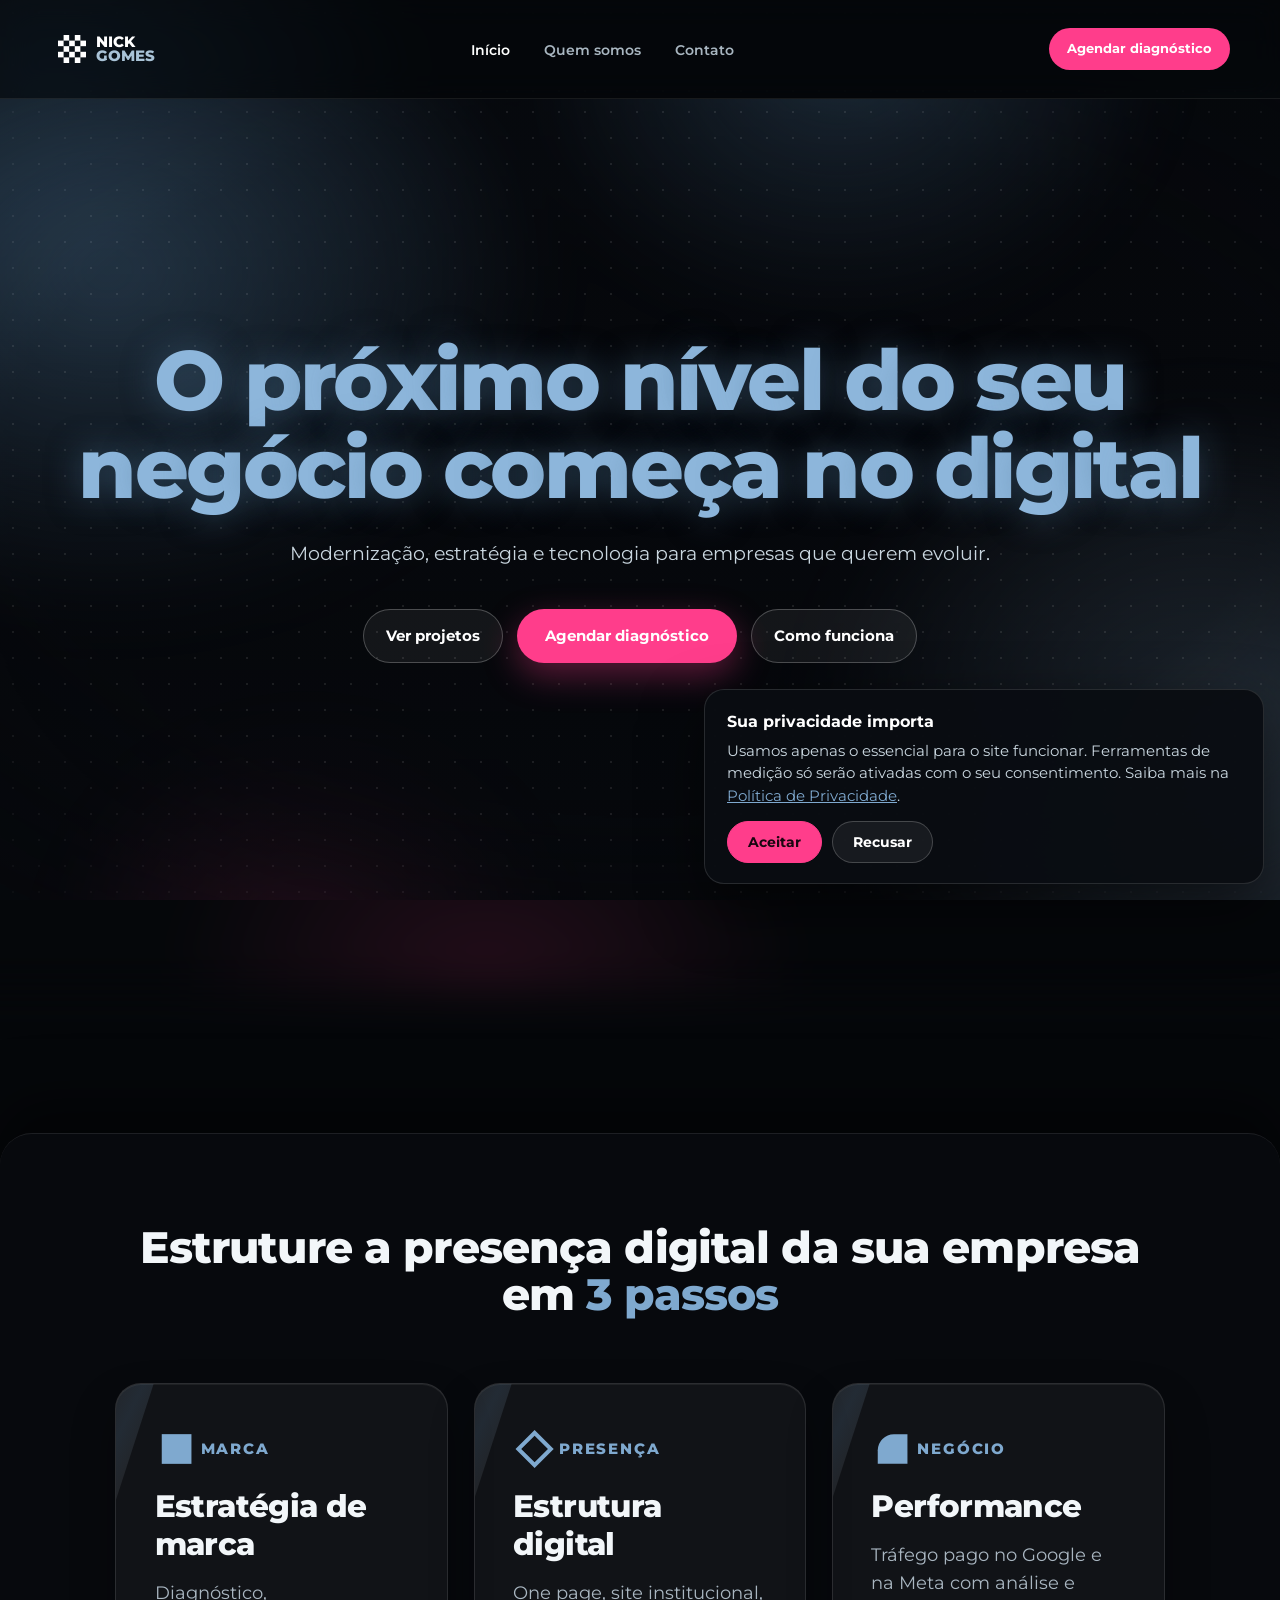
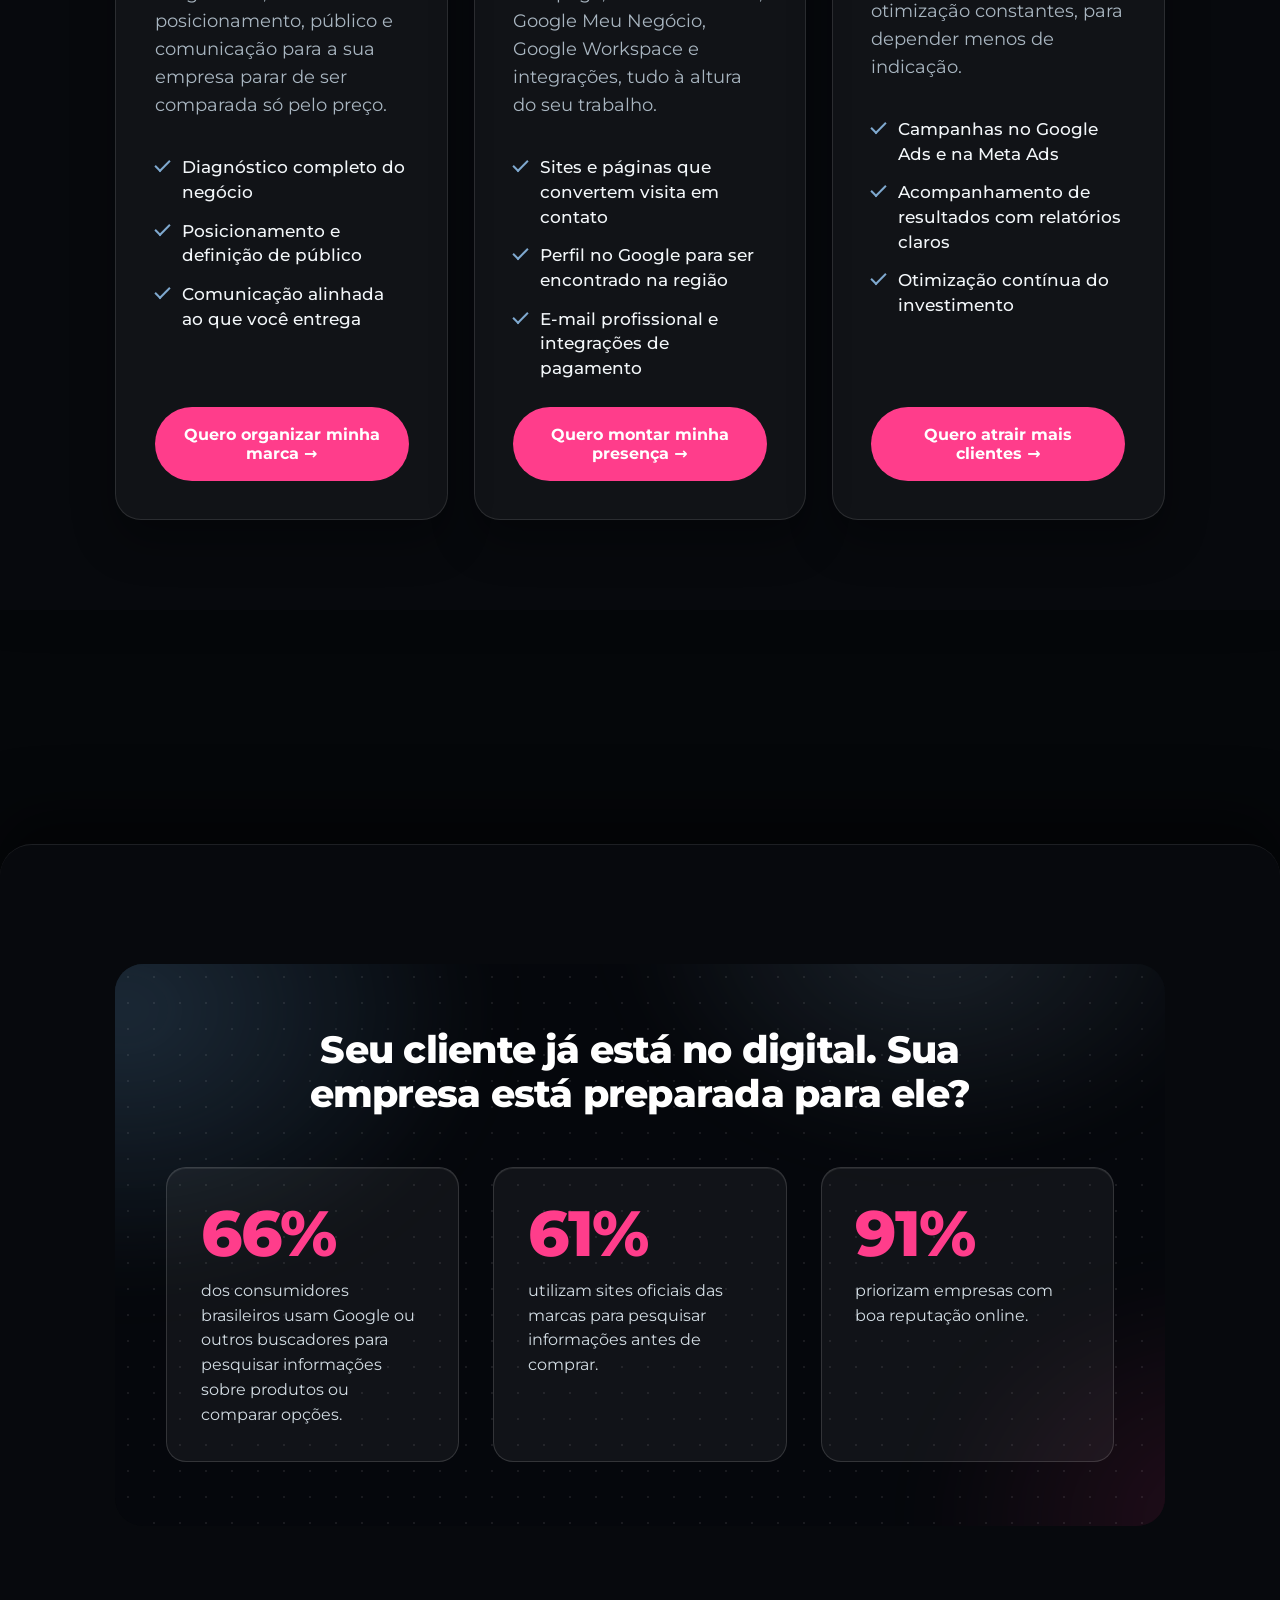
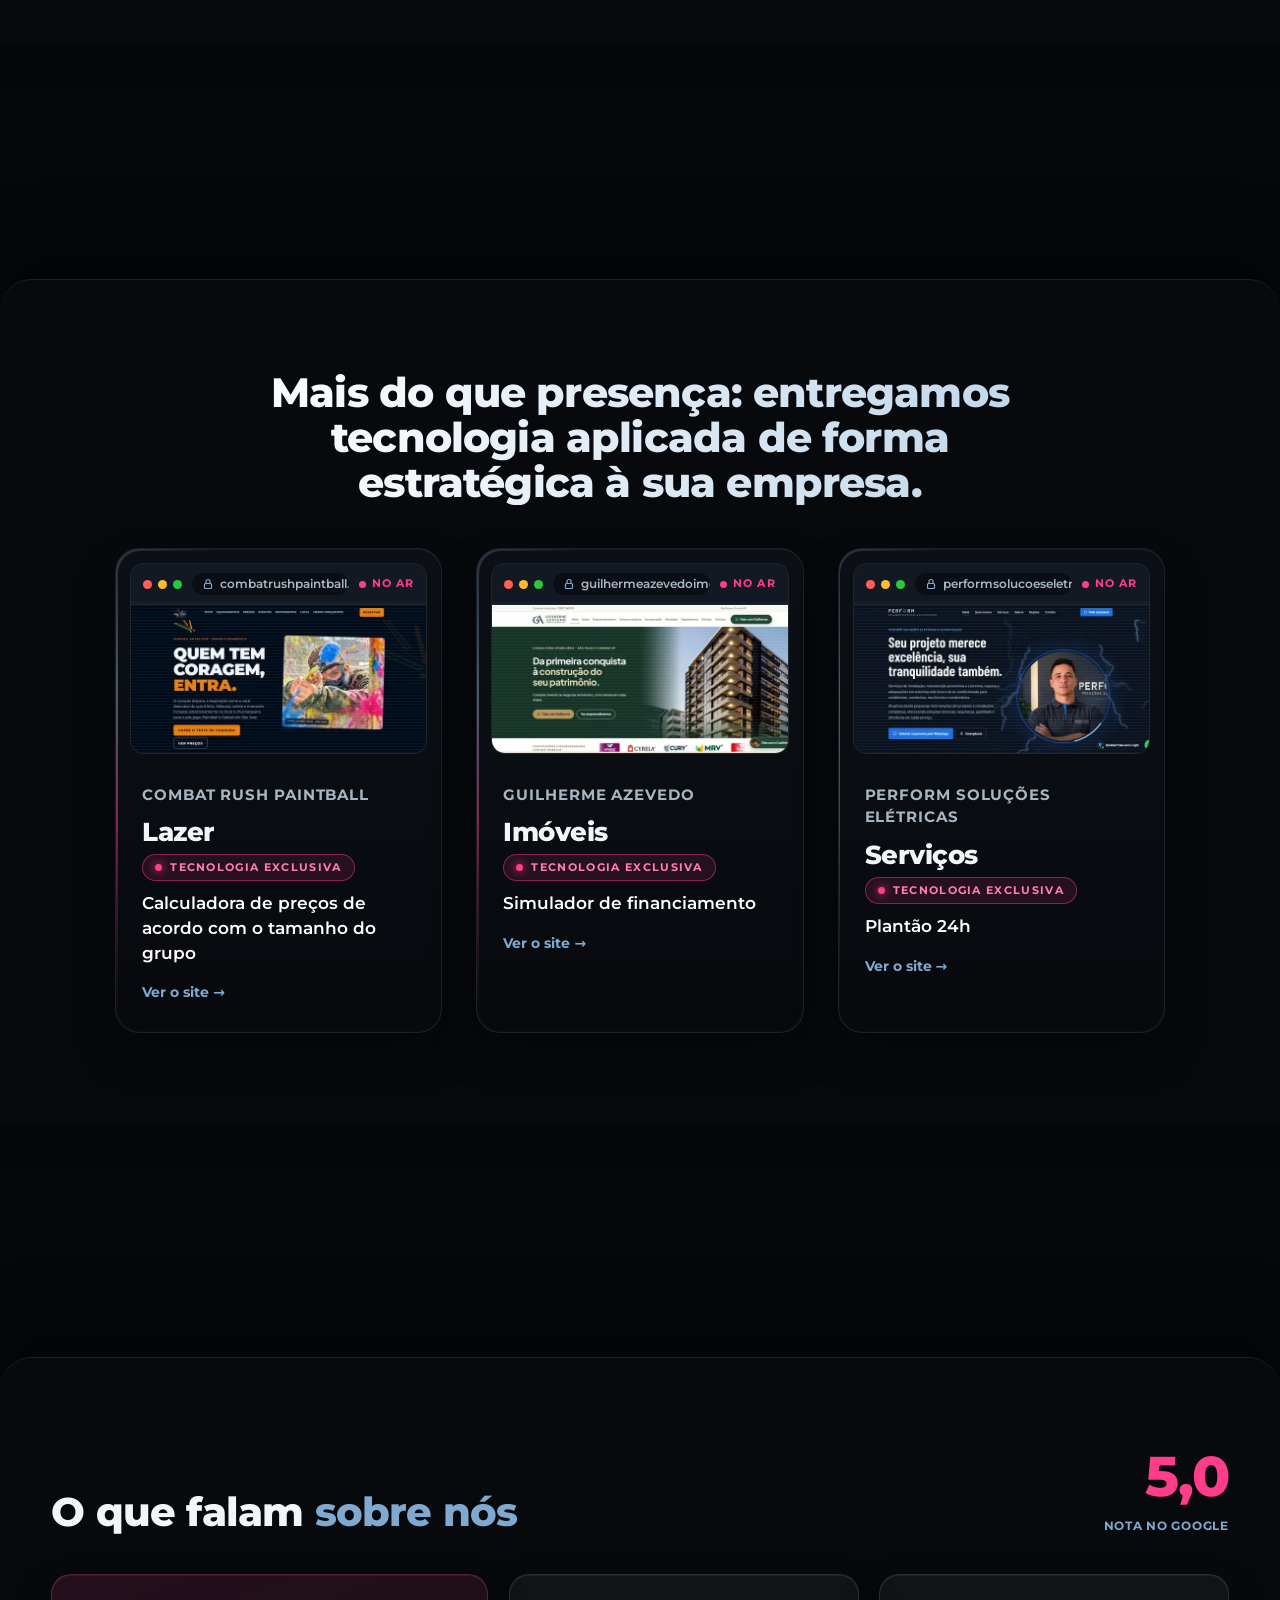
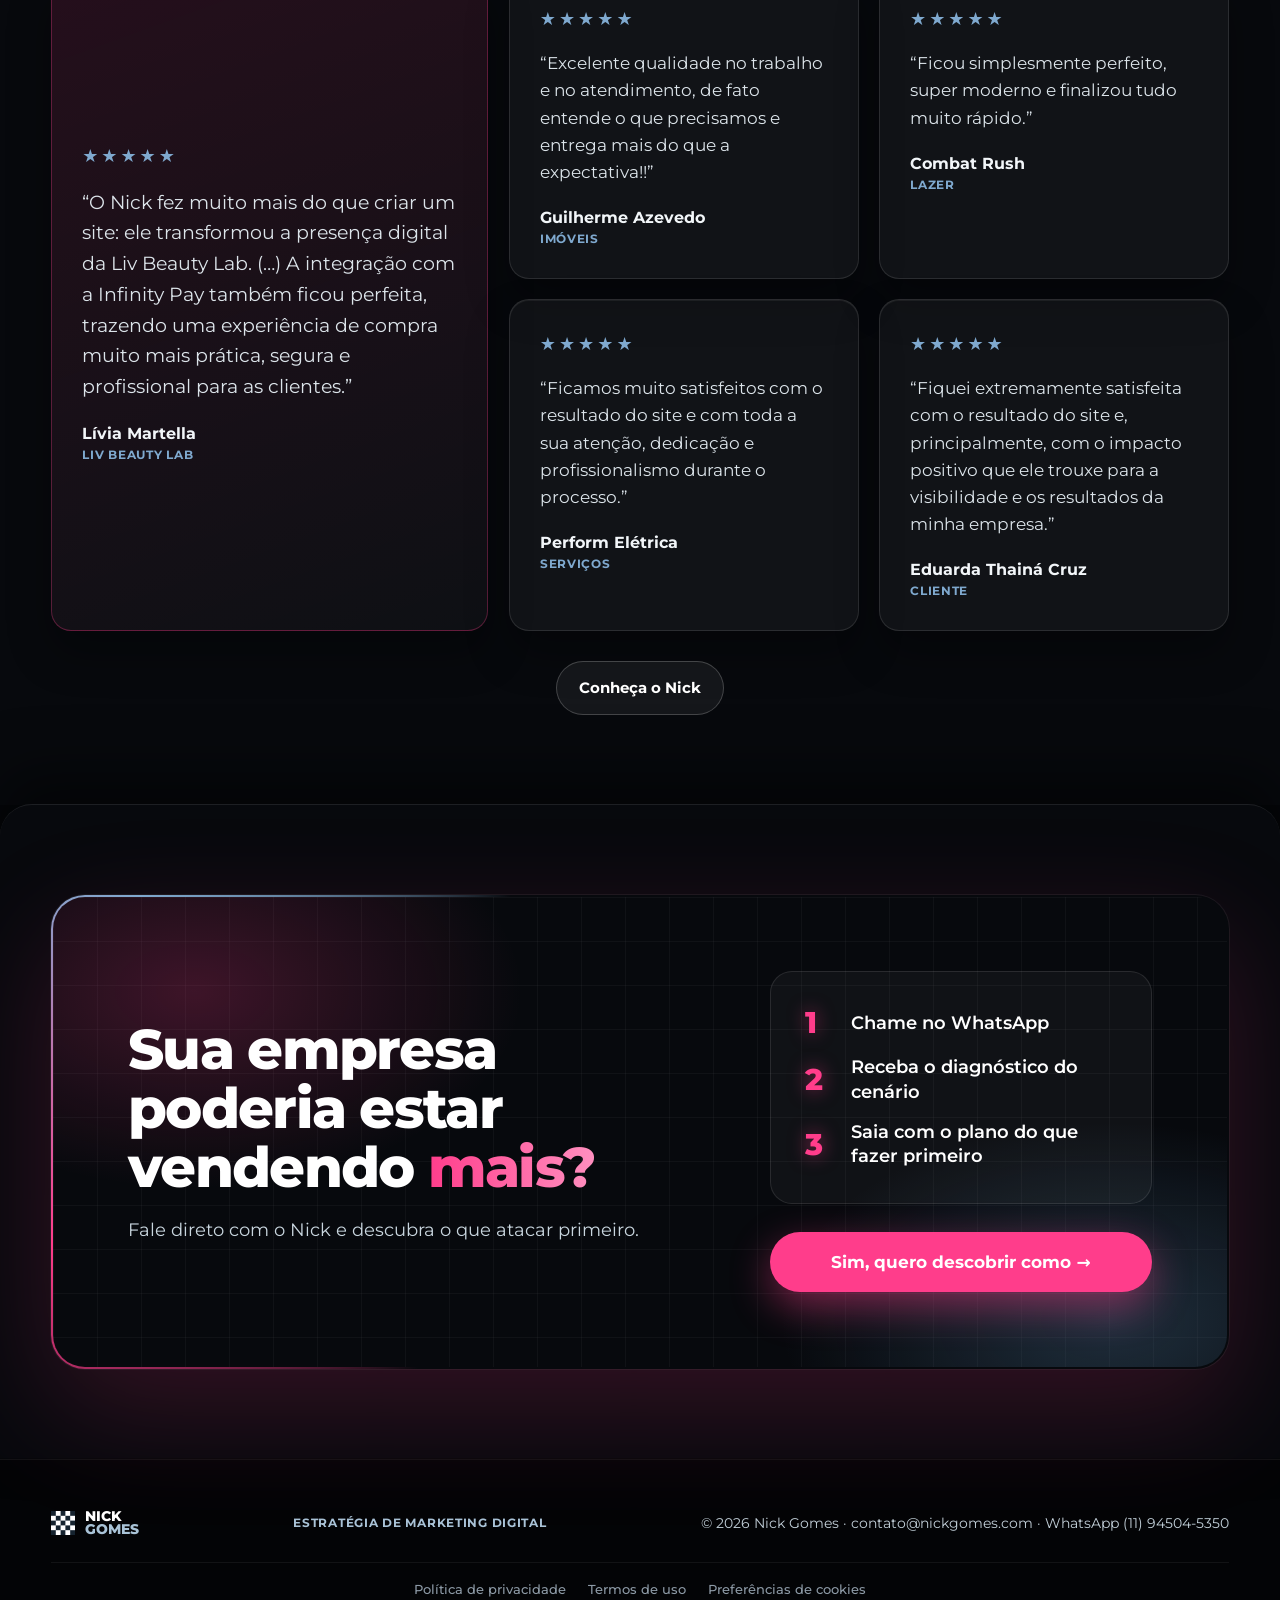
==== index.html @ 1715c3bd "Frase digitada só no Início; pergunta final sobe mais rápido - Quem somos e Contato: primeira dobra " ====
<!DOCTYPE html>
<html lang="pt-BR">
<head>
<meta charset="utf-8">
<meta name="viewport" content="width=device-width, initial-scale=1">
<title>Nick Gomes | Marketing digital, sites e tráfego pago</title>
<meta name="description" content="O próximo nível do seu negócio começa no digital: estratégia de marca, sites com tecnologia exclusiva e tráfego pago. Agende um diagnóstico.">
<meta name="robots" content="index, follow, max-image-preview:large">
<link rel="canonical" href="https://www.nickgomes.com/">
<meta name="theme-color" content="#05070A">
<link rel="icon" href="favicon.svg?v=2" type="image/svg+xml">
<link rel="icon" href="favicon-32.png?v=2" sizes="32x32" type="image/png">
<link rel="apple-touch-icon" href="apple-touch-icon.png?v=2">
<link rel="manifest" href="site.webmanifest">
<meta property="og:type" content="website">
<meta property="og:locale" content="pt_BR">
<meta property="og:site_name" content="Nick Gomes">
<meta property="og:title" content="Nick Gomes | Marketing digital, sites e tráfego pago">
<meta property="og:description" content="O próximo nível do seu negócio começa no digital: estratégia de marca, sites com tecnologia exclusiva e tráfego pago. Agende um diagnóstico.">
<meta property="og:url" content="https://www.nickgomes.com/">
<meta property="og:image" content="https://www.nickgomes.com/og-image.jpg">
<meta property="og:image:width" content="1200">
<meta property="og:image:height" content="630">
<meta property="og:image:alt" content="Nick Gomes: o próximo nível do seu negócio começa no digital">
<meta name="twitter:card" content="summary_large_image">
<meta name="twitter:title" content="Nick Gomes | Marketing digital, sites e tráfego pago">
<meta name="twitter:description" content="O próximo nível do seu negócio começa no digital: estratégia de marca, sites com tecnologia exclusiva e tráfego pago. Agende um diagnóstico.">
<meta name="twitter:image" content="https://www.nickgomes.com/og-image.jpg">
<link rel="preload" href="assets/fonts/montserrat.woff2" as="font" type="font/woff2" crossorigin>
<link rel="stylesheet" href="assets/css/site.css?v=32">
<script type="application/ld+json">{"@context": "https://schema.org", "@graph": [{"@type": "WebSite", "@id": "https://www.nickgomes.com/#site", "url": "https://www.nickgomes.com/", "name": "Nick Gomes", "inLanguage": "pt-BR", "publisher": {"@id": "https://www.nickgomes.com/#empresa"}}, {"@type": "ProfessionalService", "@id": "https://www.nickgomes.com/#empresa", "name": "Nick Gomes", "alternateName": "Nick Gomes Estratégia de Marketing Digital", "description": "Estratégia de marketing digital: marca, presença digital e performance (tráfego pago) em um método só.", "url": "https://www.nickgomes.com/", "logo": "https://www.nickgomes.com/apple-touch-icon.png?v=2", "image": "https://www.nickgomes.com/og-image.jpg", "telephone": "+5511945045350", "areaServed": {"@type": "Country", "name": "Brasil"}, "slogan": "O próximo nível do seu negócio começa no digital", "founder": {"@id": "https://www.nickgomes.com/quem-somos/#nick"}, "contactPoint": {"@type": "ContactPoint", "telephone": "+5511945045350", "contactType": "sales", "availableLanguage": "Portuguese"}, "knowsAbout": ["Marketing digital", "Posicionamento de marca", "Criação de sites", "Google Meu Negócio", "Google Workspace", "Tráfego pago", "Google Ads", "Meta Ads"], "hasOfferCatalog": {"@type": "OfferCatalog", "name": "Pilares", "itemListElement": [{"@type": "Offer", "itemOffered": {"@type": "Service", "name": "Marca", "description": "Diagnóstico, posicionamento, público e comunicação."}}, {"@type": "Offer", "itemOffered": {"@type": "Service", "name": "Presença", "description": "One page, site institucional, Google Meu Negócio, Google Workspace e integrações."}}, {"@type": "Offer", "itemOffered": {"@type": "Service", "name": "Performance", "description": "Tráfego pago, Google Ads, Meta Ads, análise e otimização."}}]}}, {"@type": "WebPage", "@id": "https://www.nickgomes.com/#pagina", "url": "https://www.nickgomes.com/", "name": "Nick Gomes | Marketing digital, sites e tráfego pago", "description": "O próximo nível do seu negócio começa no digital: estratégia de marca, sites com tecnologia exclusiva e tráfego pago. Agende um diagnóstico.", "inLanguage": "pt-BR", "isPartOf": {"@id": "https://www.nickgomes.com/#site"}, "about": {"@id": "https://www.nickgomes.com/#empresa"}, "dateModified": "2026-11-19"}]}</script>
</head>
<body>
<a class="skip" href="#conteudo">Pular para o conteúdo</a>
<header class="top">
<div class="bar">
<a class="brand" href="./" aria-label="Nick Gomes, página inicial"><span class="sym " aria-hidden="true"><i></i></span><span class="w">Nick<br>Gomes</span></a>
<nav aria-label="Principal"><ul class="menu" id="menu"><li><a href="./" aria-current=page>Início</a></li><li><a href="quem-somos/">Quem somos</a></li><li><a href="contato/">Contato</a></li><li class="mcta"><a href="https://wa.me/5511945045350?text=Ol%C3%A1%2C%20Nick%21%20Quero%20agendar%20um%20diagn%C3%B3stico." target="_blank" rel="noopener">Agendar diagnóstico</a></li></ul></nav>
<a class="btn" href="https://wa.me/5511945045350?text=Ol%C3%A1%2C%20Nick%21%20Quero%20agendar%20um%20diagn%C3%B3stico." target="_blank" rel="noopener">Agendar diagnóstico</a>
<button class="burger" type="button" aria-label="Abrir menu" aria-controls="menu" aria-expanded="false"><span></span></button>
</div>
</header>
<main id="conteudo"><div class="fold fold-hero"><section class="hero">
<h1 class="h" data-type>O próximo nível do seu negócio começa no digital</h1>
<p class="lead">Modernização, estratégia e tecnologia para empresas que querem evoluir.</p><div class="actions"><a class="ghost" href="#projetos">Ver projetos</a><a class="btn" href="https://wa.me/5511945045350?text=Ol%C3%A1%2C%20Nick%21%20Quero%20agendar%20um%20diagn%C3%B3stico." rel="noopener" target="_blank">Agendar diagnóstico</a><a class="ghost" href="#pilares">Como funciona</a></div>
</section></div><div class="fold"><div class="wrap"><div class="panel"><h2 class="h h2c" id="pilares">Estruture a presença digital da sua empresa em <span class="red">3 passos</span></h2><div class="g3 pilares"><article class="card pilar"><p class="pl"><span aria-hidden="true" class="ti"><span style="width:22px;height:22px;background:currentColor"></span></span>Marca</p><h3>Estratégia de marca</h3><p>Diagnóstico, posicionamento, público e comunicação para a sua empresa parar de ser comparada só pelo preço.</p><ul><li>Diagnóstico completo do negócio</li><li>Posicionamento e definição de público</li><li>Comunicação alinhada ao que você entrega</li></ul><a class="btn" href="https://wa.me/5511945045350?text=Ol%C3%A1%2C%20Nick%21%20Quero%20organizar%20minha%20marca." rel="noopener" target="_blank">Quero organizar minha marca →</a></article><article class="card pilar"><p class="pl"><span aria-hidden="true" class="ti"><span style="width:20px;height:20px;border:3px solid currentColor;transform:rotate(45deg)"></span></span>Presença</p><h3>Estrutura digital</h3><p>One page, site institucional, Google Meu Negócio, Google Workspace e integrações, tudo à altura do seu trabalho.</p><ul><li>Sites e páginas que convertem visita em contato</li><li>Perfil no Google para ser encontrado na região</li><li>E-mail profissional e integrações de pagamento</li></ul><a class="btn" href="https://wa.me/5511945045350?text=Ol%C3%A1%2C%20Nick%21%20Quero%20montar%20minha%20presen%C3%A7a." rel="noopener" target="_blank">Quero montar minha presença →</a></article><article class="card pilar"><p class="pl"><span aria-hidden="true" class="ti"><span style="width:22px;height:22px;background:currentColor;border-top-left-radius:12px"></span></span>Negócio</p><h3>Performance</h3><p>Tráfego pago no Google e na Meta com análise e otimização constantes, para depender menos de indicação.</p><ul><li>Campanhas no Google Ads e na Meta Ads</li><li>Acompanhamento de resultados com relatórios claros</li><li>Otimização contínua do investimento</li></ul><a class="btn" href="https://wa.me/5511945045350?text=Ol%C3%A1%2C%20Nick%21%20Quero%20atrair%20mais%20clientes." rel="noopener" target="_blank">Quero atrair mais clientes →</a></article></div></div></div></div><div class="fold"><div class="wrap"><div class="panel"><section aria-labelledby="dados-t" class="dados"><h2 class="h" id="dados-t">Seu cliente já está no digital. Sua empresa está preparada para ele?</h2><div class="g3"><div class="stat"><p class="n">66%</p><p>dos consumidores brasileiros usam Google ou outros buscadores para pesquisar informações sobre produtos ou comparar opções.</p></div><div class="stat"><p class="n">61%</p><p>utilizam sites oficiais das marcas para pesquisar informações antes de comprar.</p></div><div class="stat"><p class="n">91%</p><p>priorizam empresas com boa reputação online.</p></div></div></section></div></div></div><div class="fold" id="projetos"><div class="wrap"><div class="panel"><div class="noar"><h2 class="h">Mais do que presença: entregamos tecnologia aplicada de forma estratégica à sua empresa.</h2><div class="g3"><article class="site tech"><div class="frame"><div class="bbar" aria-hidden="true"><span class="dots"><i></i><i></i><i></i></span><span class="url"><svg viewBox="0 0 24 24" width="12" height="12" fill="none" stroke="currentColor" stroke-width="2.4"><rect x="5" y="11" width="14" height="10" rx="2"/><path d="M8 11V7a4 4 0 0 1 8 0v4"/></svg>combatrushpaintball.com.br</span><span class="live-dot">no ar</span></div><img alt="Página inicial do site da Combat Rush Paintball, em São José (SC), com o título “Quem tem coragem, entra.”" decoding="async" height="600" loading="lazy" sizes="(max-width:760px) 92vw, (max-width:1100px) 45vw, 400px" src="assets/img/projeto-lazer-combat-rush.webp" srcset="assets/img/projeto-lazer-combat-rush-600.webp 600w, assets/img/projeto-lazer-combat-rush.webp 1200w" width="1200"/><span class="scan" aria-hidden="true"></span></div><div class="in"><p class="m">Combat Rush Paintball</p><h3 class="h">Lazer</h3><p class="tx"><span class="chip"><i aria-hidden="true"></i>Tecnologia exclusiva</span><span class="ft">Calculadora de preços de acordo com o tamanho do grupo</span></p><a class="go" href="https://combatrushpaintball.com.br/" rel="noopener" target="_blank">Ver o site →</a></div></article><article class="site tech"><div class="frame"><div class="bbar" aria-hidden="true"><span class="dots"><i></i><i></i><i></i></span><span class="url"><svg viewBox="0 0 24 24" width="12" height="12" fill="none" stroke="currentColor" stroke-width="2.4"><rect x="5" y="11" width="14" height="10" rx="2"/><path d="M8 11V7a4 4 0 0 1 8 0v4"/></svg>guilhermeazevedoimoveis.com.br</span><span class="live-dot">no ar</span></div><img alt="Página inicial do site do consultor imobiliário Guilherme Azevedo, com o título “Da primeira conquista à construção do seu patrimônio.”" decoding="async" height="600" loading="lazy" sizes="(max-width:760px) 92vw, (max-width:1100px) 45vw, 400px" src="assets/img/projeto-imoveis-guilherme-azevedo.webp" srcset="assets/img/projeto-imoveis-guilherme-azevedo-600.webp 600w, assets/img/projeto-imoveis-guilherme-azevedo.webp 1200w" width="1200"/><span class="scan" aria-hidden="true"></span></div><div class="in"><p class="m">Guilherme Azevedo</p><h3 class="h">Imóveis</h3><p class="tx"><span class="chip"><i aria-hidden="true"></i>Tecnologia exclusiva</span><span class="ft">Simulador de financiamento</span></p><a class="go" href="https://guilhermeazevedoimoveis.com.br/" rel="noopener" target="_blank">Ver o site →</a></div></article><article class="site tech"><div class="frame"><div class="bbar" aria-hidden="true"><span class="dots"><i></i><i></i><i></i></span><span class="url"><svg viewBox="0 0 24 24" width="12" height="12" fill="none" stroke="currentColor" stroke-width="2.4"><rect x="5" y="11" width="14" height="10" rx="2"/><path d="M8 11V7a4 4 0 0 1 8 0v4"/></svg>performsolucoeseletricas.com.br</span><span class="live-dot">no ar</span></div><img alt="Página inicial do site da Perform Soluções Elétricas, com o título “Seu projeto merece excelência, sua tranquilidade também.”" decoding="async" height="600" loading="lazy" sizes="(max-width:760px) 92vw, (max-width:1100px) 45vw, 400px" src="assets/img/projeto-servicos-perform.webp" srcset="assets/img/projeto-servicos-perform-600.webp 600w, assets/img/projeto-servicos-perform.webp 1200w" width="1200"/><span class="scan" aria-hidden="true"></span></div><div class="in"><p class="m">Perform Soluções Elétricas</p><h3 class="h">Serviços</h3><p class="tx"><span class="chip"><i aria-hidden="true"></i>Tecnologia exclusiva</span><span class="ft">Plantão 24h</span></p><a class="go" href="https://performsolucoeseletricas.com.br/" rel="noopener" target="_blank">Ver o site →</a></div></article></div></div></div></div></div><div class="fold"><section aria-labelledby="rec-t" class="sec" id="depoimentos"><div class="sec-head"><h2 class="h" id="rec-t">O que falam <span class="red">sobre nós</span></h2>
<div class="score"><p class="h">5,0</p><p class="m">Nota no Google</p></div></div>
<div class="revs"><figure class="rv rv-feat" style="margin:0"><p aria-label="5 de 5 estrelas" class="stars">★★★★★</p><blockquote>“O Nick fez muito mais do que criar um site: ele transformou a presença digital da Liv Beauty Lab. (…) A integração com a Infinity Pay também ficou perfeita, trazendo uma experiência de compra muito mais prática, segura e profissional para as clientes.”</blockquote><figcaption><cite>Lívia Martella</cite><span class="m">Liv Beauty Lab</span></figcaption></figure><figure class="rv" style="margin:0"><p aria-label="5 de 5 estrelas" class="stars">★★★★★</p><blockquote>“Excelente qualidade no trabalho e no atendimento, de fato entende o que precisamos e entrega mais do que a expectativa!!”</blockquote><figcaption><cite>Guilherme Azevedo</cite><span class="m">Imóveis</span></figcaption></figure><figure class="rv" style="margin:0"><p aria-label="5 de 5 estrelas" class="stars">★★★★★</p><blockquote>“Ficou simplesmente perfeito, super moderno e finalizou tudo muito rápido.”</blockquote><figcaption><cite>Combat Rush</cite><span class="m">Lazer</span></figcaption></figure><figure class="rv" style="margin:0"><p aria-label="5 de 5 estrelas" class="stars">★★★★★</p><blockquote>“Ficamos muito satisfeitos com o resultado do site e com toda a sua atenção, dedicação e profissionalismo durante o processo.”</blockquote><figcaption><cite>Perform Elétrica</cite><span class="m">Serviços</span></figcaption></figure><figure class="rv" style="margin:0"><p aria-label="5 de 5 estrelas" class="stars">★★★★★</p><blockquote>“Fiquei extremamente satisfeita com o resultado do site e, principalmente, com o impacto positivo que ele trouxe para a visibilidade e os resultados da minha empresa.”</blockquote><figcaption><cite>Eduarda Thainá Cruz</cite><span class="m">Cliente</span></figcaption></figure></div>
<p class="pair" style="margin-top:30px;text-align:center"><a class="ghost" href="quem-somos/">Conheça o Nick</a></p></section></div><div class="fold"><section aria-labelledby="cta-t" class="cta">
<div><h2 class="h" id="cta-t">Sua empresa poderia estar vendendo <span class="red">mais?</span></h2><p class="sub">Fale direto com o Nick e descubra o que atacar primeiro.</p></div>
<div><ol><li><span>1</span>Chame no WhatsApp</li><li><span>2</span>Receba o diagnóstico do cenário</li><li><span>3</span>Saia com o plano do que fazer primeiro</li></ol>
<a class="btn" href="https://wa.me/5511945045350?text=Ol%C3%A1%2C%20Nick%21%20Quero%20descobrir%20como%20vender%20mais." id="gend" rel="noopener" target="_blank">Sim, quero descobrir como →</a></div>
</section></div></main><footer class="foot">
<a class="brand" href="./" aria-label="Nick Gomes, página inicial"><span class="sym " aria-hidden="true"><i></i></span><span class="w">Nick<br>Gomes</span></a>
<span class="m">Estratégia de marketing digital</span>
<span>© 2026 Nick Gomes · <a href="#" data-m="Y29udGF0b0BuaWNrZ29tZXMuY29t" rel="nofollow">contato<span class="at" aria-hidden="true"></span>nickgomes.com</a> · <a href="https://wa.me/5511945045350?text=Ol%C3%A1%2C%20Nick%21" target="_blank" rel="noopener">WhatsApp (11) 94504-5350</a></span>
<nav class="legal-links" aria-label="Informações legais"><a href="politica-de-privacidade/">Política de privacidade</a><a href="termos-de-uso/">Termos de uso</a><a href="#cookies" data-cookies>Preferências de cookies</a></nav>
</footer>
<script src="assets/js/site.js?v=32" defer></script>
</body>
</html>
---- assets/css/site.css ----
/* Nick Gomes — site.css */







:root{
  --g:#EEF1F3;--g2:#F7F9FA;--k:#0E1013;--t:#3A424A;--t2:#22272C;--cz:#646E77;--line:#D5DCE1;
  --az:#5A7186;--azg:linear-gradient(155deg,#7D93A6,#5A7186 45%,#3E5163);
  --bor:#7A1F33;--bol:#C2465F;--gr:#121519;
  --up:20px 20px 44px rgba(40,55,70,.22),-16px -16px 38px #fff;
  --card:12px 12px 26px rgba(40,55,70,.18),-12px -12px 26px #fff;
  --press:inset 6px 6px 13px rgba(40,55,70,.2),inset -6px -6px 13px #fff;
  --btn:10px 12px 26px rgba(122,31,51,.32),-8px -8px 20px #fff;
  --ck:repeating-conic-gradient(var(--k) 0 25%,var(--g2) 0 50%);
  --pad:clamp(18px,4vw,56px);
}
*,*::before,*::after{box-sizing:border-box}
html{scroll-behavior:smooth;scroll-padding-top:110px;-webkit-text-size-adjust:100%}
@media (prefers-reduced-motion:reduce){html{scroll-behavior:auto}*{animation:none!important;transition:none!important}}
body{margin:0;background:var(--g);color:var(--k);font:400 18px/1.6 Poppins,system-ui,-apple-system,"Segoe UI",sans-serif;overflow-x:hidden}
img{max-width:100%;height:auto;display:block}
a{color:inherit}
p{margin:0}
h1,h2,h3{margin:0}
.wrap{max-width:1440px;margin:0 auto;padding:0 var(--pad)}
.skip{position:absolute;left:-999px;top:8px;background:var(--k);color:#fff;padding:10px 14px;border-radius:10px;z-index:100}
.skip:focus{left:8px}
:focus-visible{outline:3px solid var(--bor);outline-offset:3px}

/* type */
.h{font-family:Archivo,"Arial Narrow",sans-serif;font-weight:800;font-stretch:62%;text-transform:uppercase;line-height:.95;letter-spacing:.005em}
.w{font-family:Archivo,sans-serif;font-weight:800;font-stretch:125%;letter-spacing:-.035em;line-height:.95;text-transform:uppercase}
.red{color:var(--bor)}
.m{font:400 12px/1.4 JB,ui-monospace,monospace;letter-spacing:.16em;color:var(--cz);text-transform:uppercase}
.lead{font-size:clamp(17px,1.6vw,22px);color:var(--t2)}

/* symbol */
.sym{display:block;position:relative;overflow:hidden;flex-shrink:0;background:var(--ck);background-size:calc(100%/3) calc(100%/3)}
.sym::before{content:"";position:absolute;left:50%;top:22%;width:50%;height:78%;background:var(--azg);border-top-left-radius:60% 38.5%}
.sym i{position:absolute;left:65%;top:53%;width:20%;height:20%;background:var(--bor)}
.sym.nosq i{display:none}

/* buttons */
.btn{display:inline-block;background:var(--bor);color:#fff;font:700 15px/1.2 Poppins,sans-serif;letter-spacing:.04em;text-transform:uppercase;padding:18px 28px;border-radius:12px;text-decoration:none;box-shadow:var(--btn);transition:transform .15s,filter .15s}
.btn:hover{transform:translateY(-2px);filter:brightness(1.08)}
.ghost{display:inline-block;background:var(--g);color:var(--k);font:700 13px/1.2 Poppins,sans-serif;letter-spacing:.06em;text-transform:uppercase;padding:17px 22px;border-radius:12px;text-decoration:none;box-shadow:var(--press)}
.btn.arrive{animation:pulse 1.4s ease-in-out infinite}
@keyframes pulse{0%,100%{box-shadow:var(--btn),0 0 0 0 rgba(122,31,51,.45)}60%{box-shadow:var(--btn),0 0 0 16px rgba(122,31,51,0)}}

/* header */
.top{position:sticky;top:0;z-index:50;margin:0;padding:14px clamp(10px,2.8vw,40px);background:var(--g)}
.bar{display:flex;align-items:center;justify-content:space-between;gap:16px;height:70px;padding:0 14px 0 22px;border-radius:20px;background:var(--g);box-shadow:var(--up)}
.brand{display:flex;align-items:center;gap:12px;text-decoration:none}
.brand .sym{width:34px;height:34px}
.brand .w{font-size:20px}
.menu{display:flex;gap:34px;list-style:none;margin:0;padding:0}
.menu a{font:600 14px Poppins,sans-serif;letter-spacing:.06em;text-transform:uppercase;color:var(--t);text-decoration:none;padding:6px 0;border-bottom:2px solid transparent}
.menu a:hover,.menu a[aria-current=page]{color:var(--k);border-bottom-color:var(--k)}
.bar .btn{font-size:13px;padding:13px 18px;box-shadow:none}
.burger{display:none;width:46px;height:46px;border:0;border-radius:12px;background:var(--g);box-shadow:var(--press);cursor:pointer;align-items:center;justify-content:center}
.burger span{display:block;width:20px;height:2px;background:var(--k);position:relative}
.burger span::before,.burger span::after{content:"";position:absolute;left:0;width:20px;height:2px;background:var(--k)}
.burger span::before{top:-6px}.burger span::after{top:6px}

/* hero */
.hero{position:relative;text-align:center;padding:clamp(70px,9vw,120px) var(--pad) clamp(60px,8vw,110px);overflow:hidden}
.hero::before{content:"";position:absolute;inset:0;background:var(--ck);background-size:96px 96px;opacity:.018;-webkit-mask-image:radial-gradient(ellipse at 50% 40%,transparent 30%,#000 75%);mask-image:radial-gradient(ellipse at 50% 40%,transparent 30%,#000 75%)}
.hero::after{content:"";position:absolute;left:50%;top:60%;width:900px;height:500px;max-width:120%;transform:translate(-50%,-50%);background:radial-gradient(ellipse,rgba(90,113,134,.22),transparent 65%);pointer-events:none}
.hero>*{position:relative;z-index:1}
.hero .sym{width:110px;height:110px;margin:0 auto 44px}
.hero h1{font-size:clamp(52px,10.4vw,150px)}
.hero.inner h1{font-size:clamp(46px,8vw,118px)}
.hero .lead{margin-top:26px}
.actions{display:flex;justify-content:center;align-items:center;flex-wrap:wrap;gap:14px;margin-top:40px}
.badge{display:inline-flex;align-items:center;gap:18px;margin-top:30px;padding:16px 24px;border-radius:18px;background:var(--g);box-shadow:var(--card);text-align:left}
.badge .h{font-size:56px;color:var(--bor)}
.stars{color:var(--bor);letter-spacing:3px}

/* big panel with timeline */
.panel{border-radius:34px;background:var(--g);box-shadow:var(--up);padding:clamp(34px,5vw,70px) clamp(20px,5vw,70px) clamp(40px,5.5vw,80px)}
.panel>.h2c{font-size:clamp(34px,3.8vw,54px);text-align:center;margin-bottom:clamp(40px,5vw,70px)}
.steps{position:relative;padding-left:clamp(36px,5vw,70px)}
.line{position:absolute;left:clamp(10px,1.3vw,18px);top:6px;bottom:0;width:2px;background:rgba(122,31,51,.14)}
.line b{position:absolute;left:0;top:0;width:2px;height:100%;background:linear-gradient(var(--bor),rgba(122,31,51,.15))}
.js .line b{height:0;background:var(--bor)}
.step+.step{margin-top:clamp(70px,8vw,110px)}
.num{font:800 54px/1 Archivo,sans-serif;font-stretch:62%;color:var(--bor);transition:transform .25s;transform-origin:left center}
.num.hit{transform:scale(1.08)}
.step h2{font-size:clamp(32px,3.3vw,46px);margin-top:10px}
.step>p{font-size:clamp(17px,1.4vw,20px);color:var(--t);max-width:760px;margin-top:14px}
.step>p b,.step p b{color:var(--k)}
.body{margin-top:30px}

/* tabs */
.tabs{display:flex}
.tab{flex:1;background:var(--g);border:0;border-bottom:2px solid var(--line);border-radius:14px 14px 0 0;color:var(--cz);font:600 15px Poppins,sans-serif;letter-spacing:.06em;text-transform:uppercase;padding:18px 10px;display:flex;flex-direction:column;align-items:center;gap:12px;cursor:pointer}
.tab .ti{height:24px;display:flex;align-items:center}
.tab[aria-selected=true]{color:var(--bor);border-bottom-color:var(--bor);background:#E8ECEF;box-shadow:var(--press)}
.tp{display:grid;grid-template-columns:1.1fr .9fr;gap:60px;align-items:center;margin-top:50px}
.tp[hidden]{display:none}
.tp h3{font:700 30px/1.25 Poppins,sans-serif}
.tp p{font-size:19px;color:var(--t);margin:16px 0 26px;max-width:620px}
.tp ul{list-style:none;margin:0 0 34px;padding:0}
.tp li{display:flex;gap:14px;align-items:center;margin-top:14px;font:500 18px Poppins,sans-serif;color:var(--t2)}
.tp li::before{content:"";width:16px;height:9px;border-left:2.4px solid var(--bor);border-bottom:2.4px solid var(--bor);transform:rotate(-45deg) translateY(-3px);flex-shrink:0}
.plate{position:relative;height:340px;border-radius:20px;overflow:hidden;background:var(--g);box-shadow:var(--press)}
.plate::before{content:"";position:absolute;inset:0;background:var(--ck);background-size:68px 68px;opacity:.06}
.plate::after{content:"";position:absolute;right:-30px;bottom:-30px;width:260px;height:300px;background:var(--azg);border-top-left-radius:140px;opacity:.9}
.plate .n{position:absolute;left:40px;top:40px;font:800 120px/.8 Archivo,sans-serif;font-stretch:62%;color:var(--bor);z-index:1}
.plate .l{position:absolute;left:44px;bottom:40px;font-size:34px;z-index:1}

/* grids & cards */
.g3{display:grid;grid-template-columns:repeat(3,1fr);gap:34px}
.g2{display:grid;grid-template-columns:1fr 1fr;gap:34px}
.card{background:var(--g);border-radius:18px;padding:30px;box-shadow:var(--card)}
.card .big{font:800 70px/.95 Archivo,sans-serif;font-stretch:62%}
.card h3{font-size:30px;margin-top:14px}
.card h3.p{font:700 19px/1.3 Poppins,sans-serif;text-transform:none;letter-spacing:0;margin-top:14px}
.card p{font-size:16px;color:var(--t);margin-top:10px}
.c1{color:#C9D0D6}.c2{color:var(--az)}.c3{color:var(--bor)}
.card.hl{outline:1.5px solid var(--bor)}
.site{background:var(--g);border-radius:20px;padding:14px;box-shadow:16px 16px 34px rgba(40,55,70,.22),-14px -14px 30px #fff;transition:transform .2s}
.site:hover{transform:translateY(-4px)}
.site img{border-radius:12px;width:100%;aspect-ratio:2/1;object-fit:cover;object-position:top}
.site.ref img{aspect-ratio:594/371}
.site .in{padding:18px 6px 6px}
.site h3{font-size:30px;margin-top:8px}
.site p{font-size:15px;color:var(--t);margin-top:8px;line-height:1.5}
.site .go{display:inline-block;font:700 14px Poppins,sans-serif;color:var(--bor);text-decoration:none;margin-top:16px}
.live{display:inline-flex;align-items:center;gap:8px;margin-top:16px;font:400 11px JB,monospace;letter-spacing:.16em;color:#4E6377}
.live::before{content:"";width:8px;height:8px;border-radius:50%;background:var(--az);box-shadow:0 0 0 4px rgba(90,113,134,.18)}
.rv{background:var(--g);border-radius:18px;padding:30px;box-shadow:var(--card)}
.rv blockquote{margin:16px 0 22px;font-size:17px;line-height:1.6;color:var(--t2)}
.rv cite{font:700 16px Poppins,sans-serif;font-style:normal;display:block}
.rv .m{margin-top:4px;display:block}

/* sections */
.sec{padding:clamp(70px,8vw,120px) var(--pad) clamp(40px,4vw,60px)}
.sec-head{display:flex;justify-content:space-between;align-items:flex-end;gap:20px;flex-wrap:wrap}
.sec-head h2{font-size:clamp(40px,4.5vw,64px)}
.score{text-align:right}
.score .h{font-size:80px;line-height:1;color:var(--bor);margin:0}.score .m{margin-top:14px}

/* feature (Lívia) */
.feat{background:var(--g);border-radius:24px;padding:clamp(28px,4vw,50px);box-shadow:var(--up)}
.feat .q{font-size:clamp(28px,3vw,40px);margin-top:20px;line-height:1.02}
.feat .cols{display:grid;grid-template-columns:repeat(3,1fr);gap:36px;margin-top:30px;font-size:17px;line-height:1.7;color:var(--t2)}
.feat footer{border-top:1px solid var(--line);margin-top:30px;padding-top:22px;font:700 17px Poppins,sans-serif}

/* about */
.bio{display:grid;grid-template-columns:420px 1fr;gap:60px;align-items:center}
.photo{border-radius:30px;background:var(--g);box-shadow:var(--up);padding:18px;height:540px}
.photo .in{position:relative;height:100%;border-radius:20px;overflow:hidden;background:var(--g);box-shadow:var(--press)}
.photo .ck{position:absolute;left:0;top:0;bottom:0;width:40px;background:var(--ck);background-size:40px 40px}
.photo .ph{position:absolute;left:70px;right:30px;top:30px;bottom:110px;width:calc(100% - 100px);height:calc(100% - 140px);border-radius:16px;object-fit:cover;object-position:50% 20%;background:#C9D2DA}
.photo .who{position:absolute;left:70px;bottom:34px}
.bio p{font-size:20px;line-height:1.7;color:var(--t2)}
.bio p+p{margin-top:18px}

/* contact */
.cc{display:block;border-radius:30px;padding:clamp(28px,3.5vw,44px);text-decoration:none;transition:transform .15s}
.cc:hover{transform:translateY(-3px)}
.cc.wa{background:var(--bor);color:#fff;box-shadow:14px 16px 34px rgba(122,31,51,.32),-10px -10px 26px #fff}
.cc.em{background:var(--g);color:var(--k);box-shadow:var(--up)}
.cc .ic{width:64px;height:64px;border-radius:18px;display:flex;align-items:center;justify-content:center}
.cc.wa .ic{background:rgba(255,255,255,.12)}
.cc.em .ic{background:var(--g);box-shadow:var(--press)}
.cc .k{font:400 12px JB,monospace;letter-spacing:.16em;margin-top:30px}
.cc.wa .k{color:#E3B9C3}.cc.em .k{color:var(--cz)}
.cc .v{font-size:clamp(34px,3.6vw,52px);margin-top:8px;overflow-wrap:anywhere}
.cc.em{container-type:inline-size}.cc.em .v{text-transform:none;white-space:nowrap;overflow-wrap:normal;font-size:min(52px,10.9cqi)}
.cc .f{display:flex;justify-content:space-between;margin-top:26px;padding-top:22px;font:700 17px Poppins,sans-serif;text-transform:uppercase}
.cc.wa .f{border-top:1px solid rgba(255,255,255,.22)}.cc.em .f{border-top:1px solid var(--line)}

/* CTA dark */
.cta{margin:60px var(--pad) 0;border-radius:34px;background:var(--gr);color:#F2F5F7;padding:64px;display:grid;grid-template-columns:1.55fr 1fr;gap:50px;align-items:center;position:relative;overflow:hidden}
.cta::before{content:"";position:absolute;right:-60px;top:-60px;width:360px;height:360px;background:repeating-conic-gradient(rgba(242,245,247,.10) 0 25%,transparent 0 50%);background-size:60px 60px}
.cta>*{position:relative}
.cta h2{font-size:clamp(38px,4.2vw,60px);white-space:nowrap}
.cta h2 .red{color:var(--bol)}
.cta .sub{font-size:20px;margin-top:20px;color:#AEB6BD}
.cta ol{list-style:none;margin:0;padding:34px;background:var(--g);color:var(--k);border-radius:24px;box-shadow:20px 20px 44px rgba(0,0,0,.35)}
.cta li{display:flex;gap:16px;align-items:center;font:600 18px/1.35 Poppins,sans-serif}
.cta li+li{margin-top:16px}
.cta li span{font:800 44px/1 Archivo,sans-serif;font-stretch:62%;color:var(--bor);width:30px;flex-shrink:0}
.cta .btn{display:block;text-align:center;margin-top:28px}

/* footer */
.foot{display:flex;justify-content:space-between;align-items:center;gap:20px;flex-wrap:wrap;padding:50px var(--pad);color:var(--cz);font-size:14px}
.foot .brand .sym{width:24px;height:24px}
.foot .brand .w{font-size:14px;color:var(--k)}

.foot a{text-decoration:none}
.foot a:hover{color:var(--k)}

/* guide square */
#guide{position:fixed;left:0;top:0;width:22px;height:22px;background:var(--bor);z-index:45;pointer-events:none;box-shadow:6px 8px 18px rgba(122,31,51,.35);will-change:transform;display:none}
#guide.on{display:block}

/* ---------- responsive ---------- */
@media (max-width:1100px){
  .menu{gap:20px}
  .menu a{font-size:13px}
  .g3{grid-template-columns:1fr 1fr}
  .tp{grid-template-columns:1fr;gap:34px}
  .plate{height:260px}
  .cta{grid-template-columns:1fr;padding:48px}
  .cta h2{white-space:normal}
  .bio{grid-template-columns:340px 1fr;gap:40px}
  .feat .cols{grid-template-columns:1fr 1fr}
}
.menu .mcta{display:none}
.menu .mcta a{background:var(--bor);color:#fff;border-radius:12px;text-align:center;margin-top:8px;border:0}
@media (max-width:900px){
  html{scroll-padding-top:96px}
  .top{padding:10px clamp(10px,2.8vw,40px)}
  .bar{height:62px;padding:0 8px 0 16px;border-radius:18px}
  .burger{display:flex}
  .bar>.btn{display:none}
  /* menu suspenso: mesma largura da barra, abre com fade, fundo escurecido atrás */
  .menu{display:flex;visibility:hidden;opacity:0;transform:translateY(-6px);transition:opacity .18s,transform .18s,visibility 0s .18s;position:absolute;left:clamp(10px,2.8vw,40px);right:clamp(10px,2.8vw,40px);top:calc(100% + 2px);flex-direction:column;gap:0;padding:8px 10px 12px;border-radius:18px;background:var(--g);box-shadow:0 18px 40px rgba(14,16,19,.22);max-height:calc(100vh - 100px);overflow:auto}
  .menu.open{visibility:visible;opacity:1;transform:none;transition:opacity .18s,transform .18s}
  .menu a{display:flex;align-items:center;justify-content:space-between;padding:17px 12px;font-size:15px;border-bottom:1px solid var(--line)}
  .menu a:hover{border-bottom-color:var(--line)}
  .menu a[aria-current=page]{color:var(--bor);border-bottom-color:var(--line)}
  .menu a[aria-current=page]::after{content:"";width:9px;height:9px;background:var(--bor)}
  .menu li:nth-last-child(2) a{border-bottom:0}
  .menu .mcta{display:block}
  .menu .mcta a{justify-content:center;padding:17px 12px;margin-top:6px}
  .top::after{content:"";position:fixed;inset:0;background:rgba(14,16,19,.4);opacity:0;visibility:hidden;transition:opacity .18s,visibility 0s .18s;z-index:-1}
  .menu-open .top::after{opacity:1;visibility:visible;transition:opacity .18s}
  /* hambúrguer vira X */
  .burger span,.burger span::before,.burger span::after{transition:transform .2s,top .2s,background .2s}
  .burger[aria-expanded=true] span{background:transparent}
  .burger[aria-expanded=true] span::before{top:0;transform:rotate(45deg)}
  .burger[aria-expanded=true] span::after{top:0;transform:rotate(-45deg)}
}
@media (max-width:760px){
  :root{--up:10px 10px 24px rgba(40,55,70,.18),-8px -8px 20px #fff;--card:8px 8px 18px rgba(40,55,70,.16),-8px -8px 18px #fff}
  body{font-size:16px}
  .hero .sym{width:84px;height:84px;margin-bottom:30px}
  .actions .btn,.actions .ghost{width:100%;text-align:center}
  .g3,.g2{grid-template-columns:1fr;gap:24px}
  .tabs{overflow-x:auto}
  .tab{font-size:12px;padding:14px 6px;gap:8px}
  .tp h3{font-size:24px}
  .tp p{font-size:17px}
  .tp li{font-size:16px}
  .plate{height:200px}
  .plate .n{font-size:84px;left:24px;top:24px}
  .plate .l{left:26px;bottom:24px;font-size:26px}
  .num{font-size:44px}
  .bio{grid-template-columns:1fr}
  .photo{height:480px}
  .bio p{font-size:17px}
  .feat .cols{grid-template-columns:1fr;gap:16px}
  .cta{margin:40px 12px 0;padding:34px 22px;border-radius:26px}
  .cta ol{padding:24px}
  .cta li{font-size:16px}
  .cta li span{font-size:36px}
  .score{text-align:left}
  .score .h{font-size:60px}
  .foot{flex-direction:column;align-items:flex-start}
  .badge .h{font-size:44px}

  /* cabeçalho mais baixo = mais espaço para o conteúdo */
  .brand .sym{width:30px;height:30px}
  .brand .w{font-size:18px}

  /* hero: botão principal primeiro */
  .hero{padding:56px var(--pad) 56px}
  .actions{margin-top:32px;gap:12px}
  .actions .btn{order:-1}

  /* painel dos passos: sem "caixa dentro de caixa" no celular, o conteúdo ganha largura */
  .wrap{padding:0 16px}
  .panel{background:none;box-shadow:none;border-radius:0;padding:20px 0 10px}
  .panel>.h2c{font-size:32px;margin-bottom:40px}
  .steps{padding-left:30px}
  .line{left:8px}
  .step+.step{margin-top:64px}
  .step h2{font-size:32px}
  .body{margin-top:24px}
  .card,.rv{padding:22px}

  /* cards numerados (Entender / Direcionar / Mover): número ao lado do texto */
  .card:has(>.big){display:grid;grid-template-columns:auto 1fr;column-gap:18px;align-items:start}
  .card:has(>.big) .big{grid-row:span 2;font-size:50px;min-width:44px}
  .card:has(>.big) h3{margin-top:2px;font-size:26px}
  .card:has(>.big) h3.p{font-size:17px}
  .card:has(>.big) p:not(.big){margin-top:6px;font-size:15px}

  /* abas dos pilares */
  .tp{margin-top:28px}
  .plate{display:none}
  .tp .btn{display:block;text-align:center}
  .tp ul{margin-bottom:26px}

  /* projetos e links tocáveis */
  .site{padding:10px}
  .site .in{padding:14px 8px 4px}
  .site h3{font-size:26px}
  .site .go{padding:10px 0;margin-top:6px}

  /* foto do Quem somos */
  .photo{height:440px;padding:12px;border-radius:24px}
  .photo .ck{width:26px;background-size:26px 26px}
  .photo .ph{left:44px;top:18px;width:calc(100% - 62px);height:calc(100% - 110px)}
  .photo .who{left:44px;bottom:22px}

  /* depoimento em destaque */
  .feat{padding:24px 20px}
  .feat .q{font-size:26px}
  .feat .cols{font-size:16px}
  .feat footer .m{display:block;margin:6px 0 0!important}

  /* seções e pares de botões */
  .sec{padding:64px var(--pad) 30px}
  .sec-head h2{font-size:38px}
  .pair{display:flex;flex-direction:column;gap:14px}
  .pair .ghost{text-align:center}

  /* chamada final */
  .cta h2{font-size:36px}
  .cta h2 br{display:none}
  .cta::before{width:200px;height:200px;right:-40px;top:-40px;background-size:40px 40px;opacity:.7}
  .cta .sub{font-size:17px}
  .cta .btn{margin-top:52px;padding:18px 16px}

  /* rodapé com links fáceis de tocar */
  .foot{padding:40px var(--pad) 46px;gap:14px}
  .foot>span:last-child{line-height:2.2}
  .foot>span:last-child a{padding:8px 0}
}
.step p a.red,.step p a.red b{color:var(--bor)}

/* =========================================================
   IDENTIDADE "NICK GOMES SITES" (igual a sites.nickgomes.com)
   Montserrat · azul #4B7293 · navy #15232F · branco/névoa
   Logo: xadrez 5×5 grafite + NICK / GOMES (Gomes em azul)
   Mesma estrutura, textos e animações.
   ========================================================= */
@font-face{font-family:Montserrat;src:url(../fonts/montserrat.woff2) format("woff2");font-weight:100 900;font-display:swap}
:root{
  --blue:#4B7293;--blue-dark:#385C7B;--blue-mid:#7593AC;--blue-soft:#A9C3D7;
  --navy:#15232F;--navy2:#1D2F3E;--ink:#17212A;--charcoal:#3B3B3B;--on-navy:#C1CFD8;
  --g:#EEF3F6;--g2:#FFFFFF;--k:#17212A;--t:#5B6770;--t2:#17212A;--cz:#5B6770;--line:#DBE4EA;
  --bor:#4B7293;--bol:#A9C3D7;--gr:#15232F;--az:#4B7293;--brand:#4B7293;
  --azg:linear-gradient(155deg,#A9C3D7,#7593AC 45%,#4B7293);
  --ck:conic-gradient(var(--charcoal) 25%,#fff 0 50%,var(--charcoal) 0 75%,#fff 0);
  --up:0 1px 2px rgba(23,33,42,.04),0 14px 34px rgba(21,35,47,.06);
  --card:0 1px 2px rgba(23,33,42,.04),0 8px 24px rgba(21,35,47,.05);
  --press:none;--btn:none;
  --mont:Montserrat,system-ui,-apple-system,"Segoe UI",sans-serif;
}
html{background:#fff}
body{background:#fff;color:var(--ink);font-family:var(--mont)}
body,body *{font-family:var(--mont)!important}
.hero::before{display:none}
.hero::after{left:76%;top:0;width:48%;height:100%;max-width:none;transform:none;background-image:radial-gradient(var(--line) 1.4px,transparent 1.6px);background-size:22px 22px;background-color:transparent}

/* títulos: Montserrat 800, caixa normal */
.h,.num,.plate .n,.card .big,.cta li span{font-family:var(--mont);font-stretch:normal;font-weight:800;text-transform:none;letter-spacing:-.02em;line-height:1.1}
.hero h1{font-size:clamp(36px,5.6vw,64px);line-height:1.07}
.hero.inner h1{font-size:clamp(32px,4.8vw,56px)}
.panel>.h2c{font-size:clamp(26px,2.9vw,38px)}
.step h2{font-size:clamp(22px,2.3vw,30px)}
.sec-head h2{font-size:clamp(28px,3.4vw,40px)}
.cta h2{font-size:clamp(28px,3.2vw,42px);white-space:normal}
.num{font-size:34px}
.plate .n{font-size:84px}
.card .big{font-size:46px}
.cta li span{font-size:30px}
.score .h{font-size:56px}.badge .h{font-size:40px}
.cc .v{font-size:clamp(24px,2.6vw,34px)}
.cc.em .v{font-size:min(34px,7.4cqi)}
.m{font:700 12px/1.4 var(--mont);letter-spacing:.06em;color:var(--blue);text-transform:uppercase}
.red{color:var(--blue)}
.lead{color:var(--t)}

/* logo: xadrez 5×5 grafite + NICK / GOMES */
.sym{background:var(--ck);background-size:40% 40%;background-position:0 0}
.sym::before{display:none}
.sym i{opacity:0}
.brand{gap:10px}
.brand .sym{width:28px;height:28px}
.w{font-family:var(--mont);font-weight:800;font-stretch:normal;letter-spacing:0;line-height:.95;text-transform:uppercase;color:var(--blue)}
.w::first-line{color:var(--ink)}
.brand .w{font-size:.95rem}
.hero .sym{width:100px;height:100px}

/* cabeçalho branco com linha */
.top{background:rgba(255,255,255,.92);-webkit-backdrop-filter:blur(8px);backdrop-filter:blur(8px);border-bottom:1px solid var(--line)}
.bar{background:transparent;border:0;box-shadow:none;border-radius:0}
.menu a{font:600 14px var(--mont);letter-spacing:0;text-transform:none;color:var(--t);border-bottom:0}
.menu a:hover{color:var(--ink)}
.menu a[aria-current=page]{color:var(--blue);border-bottom:0}

/* botões em pílula */
.btn,.menu .mcta a{background:var(--blue);color:#fff;font:700 15px/1.2 var(--mont);letter-spacing:0;text-transform:none;border-radius:999px;border:0;box-shadow:none;-webkit-backdrop-filter:none;backdrop-filter:none}
.btn:hover,.menu .mcta a:hover{background:var(--blue-dark)}
.ghost{background:#fff;color:var(--ink);font:700 15px/1.2 var(--mont);letter-spacing:0;text-transform:none;border:1px solid var(--line);border-radius:999px;box-shadow:none;-webkit-backdrop-filter:none;backdrop-filter:none}
.ghost:hover{border-color:var(--blue-soft)}
.burger{background:#fff;border:1px solid var(--line);box-shadow:none;border-radius:12px}
@keyframes pulse{0%,100%{box-shadow:0 0 0 0 rgba(75,114,147,.45)}60%{box-shadow:0 0 0 14px rgba(75,114,147,0)}}

/* superfícies: cartões brancos com borda fina; painel em névoa */
.card,.site,.rv,.feat,.photo,.cc.em,.badge,.tp{background:#fff;border:1px solid var(--line);box-shadow:var(--card);-webkit-backdrop-filter:none;backdrop-filter:none;border-radius:20px}
.panel{background:var(--g);border:0;box-shadow:none;-webkit-backdrop-filter:none;backdrop-filter:none}
.photo .in,.plate,.cc.em .ic{background:var(--g);box-shadow:none;border:1px solid var(--line)}
.card.hl{outline:2px solid var(--blue);border-color:transparent}
.c1{color:var(--blue-soft)}.c2{color:var(--blue-mid)}.c3{color:var(--blue)}
.live{color:var(--blue-dark)}
.live::before{background:var(--blue);box-shadow:0 0 0 4px rgba(75,114,147,.18)}

/* abas dos pilares */
.tabs{gap:clamp(8px,1.2vw,14px)}
.tab{background:#fff;border:1px solid var(--line);border-radius:16px;box-shadow:none;color:var(--t);font:700 14px var(--mont);letter-spacing:.02em;text-transform:none;padding:18px 10px;-webkit-backdrop-filter:none;backdrop-filter:none}
.tab:hover{transform:none;border-color:var(--blue-soft)}
.tab[aria-selected=true]{background:#fff;color:var(--blue);border:2px solid var(--blue);box-shadow:var(--card)}
.tp{margin-top:clamp(18px,2.2vw,26px);padding:clamp(24px,3.2vw,40px)}
.tp li{color:var(--ink)}

/* linha do tempo e quadrado-guia em azul */
.line{background:var(--line)}
.line b,.js .line b{background:var(--blue)}
#guide{background:var(--blue);border:0;box-shadow:none}

/* contato */
.cc.wa{background:var(--blue-dark);color:#fff;border:0;box-shadow:0 14px 34px rgba(75,114,147,.28);-webkit-backdrop-filter:none;backdrop-filter:none}
.cc.wa .k{color:#fff}

/* chamada final e rodapé em navy */
.cta{background:var(--navy);border:0;box-shadow:none;-webkit-backdrop-filter:none;backdrop-filter:none}
.cta h2 .red{color:var(--blue-soft)}
.cta ol{background:#fff;color:var(--ink);border:0;box-shadow:none}
.cta li span{color:var(--blue)}
.foot{background:var(--navy);color:var(--on-navy);margin-top:40px}
.foot .brand .w{color:var(--blue-soft)}
.foot .brand .w::first-line{color:#fff}
.foot .brand .sym{width:24px;height:24px;background:conic-gradient(#fff 25%,var(--navy) 0 50%,#fff 0 75%,var(--navy) 0);background-size:40% 40%}
.foot .m{color:var(--blue-soft)}
.foot a:hover{color:#fff}

@media (max-width:900px){
  .menu{background:#fff;border:1px solid var(--line);box-shadow:0 20px 40px rgba(21,35,47,.12);-webkit-backdrop-filter:none;backdrop-filter:none}
  .menu a{border-bottom:1px solid var(--line)}
}
@media (max-width:760px){
  .panel{background:var(--g);border-radius:24px}
  .tab{font-size:12px;padding:16px 4px;border-radius:14px}
  .tp{padding:24px 20px}
  .hero .sym{width:80px;height:80px}
  .num{font-size:30px}
}

/* WhatsApp em verde (como no sites.nickgomes.com) */
:root{--wa:#FF3D8B;--wa-dark:#E62F78}
a.btn[href*="wa.me"],.menu .mcta a[href*="wa.me"],a.cc.wa{background:var(--wa);color:#fff}
a.btn[href*="wa.me"]:hover,.menu .mcta a[href*="wa.me"]:hover{background:var(--wa-dark)}
a.cc.wa{box-shadow:0 14px 34px rgba(255,61,139,.28)}
a.cc.wa .k{color:#fff}
@keyframes pulse{0%,100%{box-shadow:0 0 0 0 rgba(255,61,139,.45)}60%{box-shadow:0 0 0 14px rgba(255,61,139,0)}}
/* nota 5,0 do Google no mesmo verde */
.score .h,.badge .h{color:var(--wa)}
.hero h1{text-wrap:balance}

/* Início: 3 pilares lado a lado + projetos no ar */
.panel>.h2c{scroll-margin-top:110px}
.pilares{align-items:stretch}
.pilar{display:flex;flex-direction:column;padding:clamp(24px,2.4vw,32px)}
.pilar .pl{display:flex;align-items:center;gap:12px;font:800 13px/1 var(--mont);letter-spacing:.12em;text-transform:uppercase;color:var(--blue)}
.pilar .ti{width:24px;height:24px;display:flex;align-items:center;justify-content:center}
.pilar h3{font:800 22px/1.25 var(--mont);margin-top:18px;color:var(--ink)}
.pilar>p:not(.pl){font-size:15.5px;color:var(--t);margin:12px 0 18px;line-height:1.6}
.pilar ul{list-style:none;margin:0 0 26px;padding:0}
.pilar li{display:flex;gap:12px;align-items:flex-start;margin-top:10px;font:500 15px/1.45 var(--mont);color:var(--ink)}
.pilar li::before{content:"";width:13px;height:7px;margin-top:5px;border-left:2.2px solid var(--blue);border-bottom:2.2px solid var(--blue);transform:rotate(-45deg);flex-shrink:0}
.pilar .btn{margin-top:auto;text-align:center;font-size:14px;padding:15px 18px}
.noar{margin-top:clamp(56px,7vw,96px)}
.noar .m{margin-bottom:12px}
.noar>.h{font-size:clamp(24px,2.6vw,34px);max-width:820px;text-wrap:balance}
.noar .sub{margin:14px 0 clamp(26px,3vw,38px)}
.noar .sub a{text-decoration:none}
.site p b{color:var(--ink)}
@media (max-width:1100px){.pilares{grid-template-columns:1fr}.pilar .btn{align-self:flex-start}}
@media (max-width:760px){.pilar .btn{align-self:stretch}}

/* sem numeração 01/02/03 nas páginas */
.steps{padding-left:0}

/* "Tecnologia exclusiva" em verde (tom do botão, um pouco mais escuro para ler bem) */
.site p b{color:#FF3D8B}

/* Primeira dobra do Início: fundo preto translúcido com luzes azuis em movimento */
.hero:not(.inner){background:#06080C;color:#fff;min-height:min(84vh,780px);display:flex;flex-direction:column;justify-content:center;align-items:center;isolation:isolate;padding-top:clamp(80px,10vw,140px);padding-bottom:clamp(80px,10vw,140px)}
.hero:not(.inner)::before{display:block;content:"";position:absolute;inset:-15%;z-index:0;opacity:1;-webkit-mask-image:none;mask-image:none;
  background:
    radial-gradient(38% 48% at 18% 28%,rgba(75,114,147,.75),transparent 70%),
    radial-gradient(34% 46% at 84% 72%,rgba(117,147,172,.55),transparent 70%),
    radial-gradient(28% 36% at 62% 8%,rgba(75,114,147,.45),transparent 70%),
    radial-gradient(22% 30% at 30% 92%,rgba(255,61,139,.18),transparent 70%);
  filter:blur(30px);animation:hero-drift 16s ease-in-out infinite alternate}
.hero:not(.inner)::after{content:"";position:absolute;inset:0;left:0;top:0;width:100%;height:100%;max-width:none;transform:none;z-index:0;
  background:
    radial-gradient(rgba(255,255,255,.09) 1.2px,transparent 1.5px) 0 0/26px 26px,
    linear-gradient(180deg,rgba(6,8,12,.35),rgba(6,8,12,.62) 70%,rgba(6,8,12,.85));
  -webkit-mask-image:radial-gradient(ellipse 90% 80% at 50% 45%,#000 55%,transparent 100%);mask-image:radial-gradient(ellipse 90% 80% at 50% 45%,#000 55%,transparent 100%)}
.hero:not(.inner)>*{z-index:1}
.hero:not(.inner) h1{font-size:clamp(40px,6.6vw,86px);line-height:1.04;letter-spacing:-.03em;max-width:15em;margin-inline:auto;
  background:linear-gradient(100deg,#B9D2E6 0%,#7FA9CF 40%,#5C8BB6 70%,#A9C3D7 100%);background-size:200% 100%;-webkit-background-clip:text;background-clip:text;color:transparent;
  filter:drop-shadow(0 0 28px rgba(75,114,147,.45));animation:hero-in .9s cubic-bezier(.2,.7,.2,1) both,hero-shine 7s ease-in-out 1s infinite alternate}
.hero:not(.inner) .lead{color:#C9D6DF;font-size:clamp(17px,1.5vw,21px);animation:hero-in .9s .15s cubic-bezier(.2,.7,.2,1) both}
.hero:not(.inner) .actions{animation:hero-in .9s .3s cubic-bezier(.2,.7,.2,1) both}
.hero:not(.inner) .ghost{background:rgba(255,255,255,.06);color:#fff;border:1px solid rgba(255,255,255,.24);-webkit-backdrop-filter:blur(10px);backdrop-filter:blur(10px)}
.hero:not(.inner) .ghost:hover{background:rgba(255,255,255,.12);border-color:rgba(255,255,255,.4)}
.hero:not(.inner) .btn{box-shadow:0 12px 34px rgba(255,61,139,.35)}
.hero:not(.inner)+.wrap{margin-top:clamp(40px,5vw,70px)}
@keyframes hero-drift{0%{transform:translate3d(0,0,0) scale(1)}50%{transform:translate3d(4%,-3%,0) scale(1.06)}100%{transform:translate3d(-3%,3%,0) scale(1.02)}}
@keyframes hero-shine{0%{background-position:0% 50%}100%{background-position:100% 50%}}
@keyframes hero-in{from{opacity:0;transform:translateY(18px)}to{opacity:1;transform:none}}
@media (max-width:760px){.hero:not(.inner){min-height:0;padding:72px var(--pad) 72px}}
@media (prefers-reduced-motion:reduce){.hero:not(.inner)::before,.hero:not(.inner) h1,.hero:not(.inner) .lead,.hero:not(.inner) .actions{animation:none}}

/* Início: bloco de dados (fundo preto translúcido, frase e números em verde) */
.dados{position:relative;overflow:hidden;isolation:isolate;margin-top:clamp(56px,7vw,96px);padding:clamp(40px,5vw,72px) clamp(22px,4vw,60px);border-radius:28px;background:#06080C;color:#fff;text-align:center}
.dados::before{content:"";position:absolute;inset:-20%;z-index:-1;background:radial-gradient(35% 50% at 15% 20%,rgba(75,114,147,.6),transparent 70%),radial-gradient(30% 45% at 90% 85%,rgba(255,61,139,.22),transparent 70%),radial-gradient(30% 40% at 70% 10%,rgba(117,147,172,.35),transparent 70%);filter:blur(30px);animation:hero-drift 18s ease-in-out infinite alternate}
.dados::after{content:"";position:absolute;inset:0;z-index:-1;background:radial-gradient(rgba(255,255,255,.08) 1.2px,transparent 1.5px) 0 0/26px 26px,rgba(6,8,12,.45)}
.dados>.h{color:var(--wa);font-size:clamp(26px,3vw,40px);line-height:1.15;max-width:22em;margin:0 auto;text-wrap:balance}
.dados .g3{margin-top:clamp(30px,4vw,50px);text-align:left}
.stat{background:rgba(255,255,255,.05);border:1px solid rgba(255,255,255,.14);border-radius:20px;padding:clamp(24px,2.6vw,34px);-webkit-backdrop-filter:blur(12px);backdrop-filter:blur(12px);box-shadow:inset 0 1px 0 rgba(255,255,255,.08)}
.stat .n{font:800 clamp(48px,5vw,68px)/1 var(--mont);letter-spacing:-.03em;color:var(--wa)}
.stat p:not(.n){margin-top:14px;font-size:16px;line-height:1.55;color:#D3DDE4}
@media (max-width:1100px){.dados .g3{grid-template-columns:1fr}}
@media (prefers-reduced-motion:reduce){.dados::before{animation:none}}
/* projetos: título centralizado em verde; frase do bloco de dados em branco */
.noar>.h{color:var(--ink);text-align:center;margin:0 auto clamp(28px,3.4vw,44px)}
.dados>.h{color:#fff}
#projetos,#depoimentos{scroll-margin-top:100px}

/* alinhamento: títulos e textos de abertura das seções centralizados (como no Início) */
.step>h2.h{text-align:center;margin-left:auto;margin-right:auto;text-wrap:balance}
.step>p{text-align:center;margin-left:auto;margin-right:auto;text-wrap:balance}
.step>.body{margin-top:clamp(26px,3vw,40px)}
/* celular: o painel ganha respiro interno, nada encosta na borda */
@media (max-width:760px){
  .wrap{padding:0 14px}
  .panel{padding:30px 18px 34px;border-radius:24px}
  .panel>.h2c{font-size:26px;margin-bottom:28px}
  .step h2{font-size:26px}
  .step+.step{margin-top:56px}
  .hero.inner{padding:48px 18px 44px}
}

/* =========================================================
   SITE TECNOLÓGICO — fundo preto translúcido em todo o site,
   dobras que sobem por cima da anterior, frase digitada.
   ========================================================= */
:root{
  --ink:#F2F6F9;--k:#F2F6F9;--t:#A9B6C1;--t2:#DCE4EA;--cz:#A9B6C1;--line:rgba(255,255,255,.12);
  --g:rgba(255,255,255,.04);--blue:#7FA9CF;--blue-dark:#4B7293;--bor:#7FA9CF;
  --glassd:rgba(255,255,255,.045);--rimd:1px solid rgba(255,255,255,.11);
  --card:inset 0 1px 0 rgba(255,255,255,.06),0 22px 44px rgba(0,0,0,.32);
  --up:inset 0 1px 0 rgba(255,255,255,.07),0 30px 60px rgba(0,0,0,.38);
}
html{background:#05070A;color-scheme:dark}
body{background:transparent;color:var(--ink)}
body::before{content:"";position:fixed;inset:-10%;z-index:-2;pointer-events:none;
  background:
    radial-gradient(34% 40% at 12% 18%,rgba(75,114,147,.42),transparent 70%),
    radial-gradient(30% 38% at 90% 40%,rgba(117,147,172,.26),transparent 70%),
    radial-gradient(30% 36% at 40% 100%,rgba(255,61,139,.12),transparent 70%),
    #05070A;filter:blur(20px)}
body::after{content:"";position:fixed;inset:0;z-index:-1;pointer-events:none;background:radial-gradient(rgba(255,255,255,.06) 1.1px,transparent 1.4px) 0 0/26px 26px}

/* cabeçalho escuro */
.top{background:rgba(5,7,10,.72);border-bottom:1px solid rgba(255,255,255,.08);-webkit-backdrop-filter:blur(16px) saturate(140%);backdrop-filter:blur(16px) saturate(140%)}
.brand .sym{background:conic-gradient(#fff 25%,transparent 0 50%,#fff 0 75%,transparent 0);background-size:40% 40%}
.brand .w{color:#A9C3D7}.brand .w::first-line{color:#fff}
.menu a{color:var(--t)}.menu a:hover,.menu a[aria-current=page]{color:#fff}
.burger{background:rgba(255,255,255,.06);border:1px solid rgba(255,255,255,.14)}

/* superfícies em vidro escuro */
.card,.site,.rv,.feat,.photo,.cc.em,.badge,.tp,.tab,.pilar{background:var(--glassd);border:var(--rimd);box-shadow:var(--card);-webkit-backdrop-filter:blur(14px);backdrop-filter:blur(14px)}
.photo .in,.plate,.cc.em .ic{background:rgba(255,255,255,.05);border:1px solid rgba(255,255,255,.08)}
.panel{background:transparent;box-shadow:none}
.card.hl{outline:1.5px solid var(--blue);border-color:transparent}
.ghost{background:rgba(255,255,255,.06);color:#fff;border:1px solid rgba(255,255,255,.2)}
.ghost:hover{background:rgba(255,255,255,.12);border-color:rgba(255,255,255,.35)}
.site p b{color:#FF3D8B}
.live{color:#A9C3D7}
.lead{color:var(--t)}
.cc.em .v,.cc .v{color:#fff}
.cta{background:linear-gradient(140deg,rgba(75,114,147,.22),rgba(255,255,255,.03));border:var(--rimd);box-shadow:var(--up);-webkit-backdrop-filter:blur(16px);backdrop-filter:blur(16px)}
.cta ol{background:rgba(255,255,255,.06);color:#fff;border:var(--rimd)}
.cta li span{color:#7FA9CF}
.foot{background:#030406;border-top:1px solid rgba(255,255,255,.06);margin-top:0}
.hero.inner{background:transparent}
.hero.inner h1 .red,.h .red{color:var(--blue)}
@media (max-width:900px){.menu{background:rgba(8,10,14,.96);border:1px solid rgba(255,255,255,.1)}}

/* dobras: cada bloco sobe por cima do anterior */
.fold{position:relative;background:rgba(7,9,13,.86);-webkit-backdrop-filter:blur(22px) saturate(130%);backdrop-filter:blur(22px) saturate(130%);border-top:1px solid rgba(255,255,255,.09);border-radius:32px 32px 0 0;box-shadow:0 -28px 60px rgba(0,0,0,.5);padding:clamp(56px,7vw,100px) 0;margin-top:-1px;transform-origin:50% 0}
.fold-hero{background:transparent;border:0;border-radius:0;box-shadow:none;padding:0;-webkit-backdrop-filter:none;backdrop-filter:none}
.fold>.sec,.fold>section.cta{margin-top:0;margin-bottom:0}
.fold>.fold-in{transition:none}
.js .fold{position:sticky}
.fold .panel{padding-top:0;padding-bottom:0}
@media (max-width:760px){.fold{border-radius:24px 24px 0 0;padding:44px 0}.fold .panel{padding:0 4px}}

/* frase digitada */
.tw .ch{opacity:0}
.tw .ch.on{opacity:1}
.tw .caret{display:inline-block;width:.07em;height:.9em;margin-right:-.07em;vertical-align:-.08em;background:#7FA9CF;border-radius:2px;animation:caret 1s steps(1) infinite}
.tw.done .caret{animation:caret 1s steps(1) 3,fadeout .4s 3s forwards}
@keyframes caret{50%{opacity:0}}
@keyframes fadeout{to{opacity:0}}
.hero:not(.inner) h1.tw{animation:hero-shine 7s ease-in-out 1s infinite alternate}

/* conteúdo aparecendo ao rolar */
.reveal{opacity:0;transform:translateY(26px);transition:opacity .7s cubic-bezier(.2,.7,.2,1),transform .7s cubic-bezier(.2,.7,.2,1)}
.reveal.shown{opacity:1;transform:none}
@media (prefers-reduced-motion:reduce){.js .fold{position:relative}.reveal{opacity:1;transform:none;transition:none}.tw .ch{opacity:1}}
.hero:not(.inner) h1.tw{background:none;-webkit-background-clip:border-box;background-clip:border-box;color:#8DB6DB;filter:none;text-shadow:0 0 34px rgba(75,114,147,.55);animation:none}
.fold .dados,.fold .noar{margin-top:0}
.fold>.sec{padding-top:0;padding-bottom:0}
.fold>.cta{margin-top:0}

/* ---------- desempenho das dobras: só transform/opacity (sem blur pesado) ---------- */
.fold{-webkit-backdrop-filter:none;backdrop-filter:none;background:#07090D;will-change:transform;transform:translate3d(0,calc(var(--p,0) * -3%),0) scale(calc(1 - var(--p,0) * .045))}
.fold::after{content:"";position:absolute;inset:0;border-radius:inherit;background:#020305;opacity:calc(var(--p,0) * .6);pointer-events:none;z-index:5}
.fold-hero{background:transparent}
.card,.site,.rv,.feat,.photo,.cc.em,.badge,.tp,.tab,.pilar,.stat,.cta,.ghost{-webkit-backdrop-filter:none;backdrop-filter:none}

/* ---------- serviços maiores, com luz passando ---------- */
.pilares{gap:clamp(18px,2vw,30px)}
.pilar{position:relative;overflow:hidden;padding:clamp(30px,3vw,46px);border-radius:26px;min-height:100%}
.pilar .pl{font-size:15px;gap:14px}
.pilar .ti{width:32px;height:32px;transform:scale(1.35);transform-origin:left center}
.pilar h3{font-size:clamp(26px,2.4vw,34px);margin-top:22px;letter-spacing:-.02em}
.pilar>p:not(.pl){font-size:17.5px;line-height:1.6;margin:16px 0 22px}
.pilar li{font-size:17px;margin-top:14px}
.pilar li::before{width:15px;height:8px}
.pilar .btn{font-size:16px;padding:18px 22px}
.pilar::after{content:"";position:absolute;top:-30%;bottom:-30%;left:-70%;width:45%;background:linear-gradient(100deg,transparent,rgba(255,255,255,.07) 40%,rgba(127,169,207,.16) 50%,rgba(255,255,255,.07) 60%,transparent);transform:skewX(-18deg);animation:sweep 6s ease-in-out infinite;pointer-events:none}
.pilar:nth-child(2)::after{animation-delay:1.2s}.pilar:nth-child(3)::after{animation-delay:2.4s}
.pilar:hover{border-color:rgba(127,169,207,.45);box-shadow:0 0 0 1px rgba(127,169,207,.25),0 30px 70px rgba(75,114,147,.25)}
@keyframes sweep{0%{left:-70%}55%,100%{left:130%}}
.panel>.h2c{font-size:clamp(30px,3.4vw,48px)}

/* ---------- depoimentos: todos, com o da Lívia em destaque ---------- */
.revs{display:grid;grid-template-columns:1.25fr 1fr 1fr;gap:clamp(14px,1.6vw,22px);margin-top:40px}
.rv-feat{grid-row:span 2;display:flex;flex-direction:column;justify-content:center;background:linear-gradient(160deg,rgba(255,61,139,.12),rgba(255,255,255,.03))!important;border-color:rgba(255,61,139,.3)!important}
.rv-feat blockquote{font-size:clamp(18px,1.5vw,21px);line-height:1.6}
@media (max-width:1000px){.revs{grid-template-columns:1fr 1fr}.rv-feat{grid-column:1/-1;grid-row:auto}}
@media (max-width:640px){.revs{grid-template-columns:1fr}}

/* ---------- última lâmina: mais atrativa e tecnológica ---------- */
.cta{position:relative;overflow:hidden;isolation:isolate;border:0;border-radius:34px;background:#07090D;padding:clamp(44px,6vw,96px);box-shadow:0 40px 120px rgba(255,61,139,.18),0 0 0 1px rgba(255,255,255,.06)}
.cta::before{content:"";position:absolute;inset:-60%;right:auto;top:auto;width:auto;height:auto;opacity:1;z-index:-2;background:conic-gradient(from 0deg,transparent 0 62%,#FF3D8B 72%,#7FA9CF 82%,transparent 92%);animation:spin 7s linear infinite}
.cta::after{content:"";position:absolute;inset:2px;border-radius:32px;z-index:-1;
  background:
    radial-gradient(40% 60% at 12% 20%,rgba(255,61,139,.22),transparent 70%),
    radial-gradient(40% 60% at 90% 90%,rgba(75,114,147,.35),transparent 70%),
    linear-gradient(rgba(255,255,255,.035) 1px,transparent 1px) 0 0/44px 44px,
    linear-gradient(90deg,rgba(255,255,255,.035) 1px,transparent 1px) 0 0/44px 44px,
    #07090D}
.cta h2{font-size:clamp(34px,4.4vw,64px);line-height:1.05;letter-spacing:-.03em;color:#fff}
.cta h2 .red{background:linear-gradient(90deg,#FF3D8B,#FF8FBF,#FF3D8B);background-size:200% 100%;-webkit-background-clip:text;background-clip:text;color:transparent;animation:hero-shine 4s ease-in-out infinite alternate}
.cta .sub{color:#C9D6DF;font-size:clamp(17px,1.4vw,21px)}
.cta ol{background:rgba(255,255,255,.04);border:1px solid rgba(255,255,255,.1);border-radius:22px}
.cta li span{color:#FF3D8B;text-shadow:0 0 18px rgba(255,61,139,.55)}
.cta .btn{position:relative;overflow:hidden;font-size:17px;padding:20px 24px;box-shadow:0 14px 40px rgba(255,61,139,.45)}
.cta .btn::after{content:"";position:absolute;top:0;bottom:0;left:-60%;width:40%;background:linear-gradient(100deg,transparent,rgba(255,255,255,.45),transparent);transform:skewX(-18deg);animation:sweep 3.2s ease-in-out infinite}
@keyframes spin{to{transform:rotate(360deg)}}
@media (max-width:760px){.cta{padding:40px 22px;border-radius:26px}.cta::after{border-radius:24px}}
@media (prefers-reduced-motion:reduce){.pilar::after,.cta::before,.cta .btn::after,.cta h2 .red{animation:none}.fold{transform:none}}
.cta::before{top:-60%;left:-60%;right:-60%;bottom:-60%;width:auto;height:auto;background-size:auto;opacity:1}

/* ---------- lâminas: cada uma ocupa a tela e segura um pouco antes da próxima subir ---------- */
:root{--hh:80px;--hold:26vh}
.js .fold{min-height:calc(100vh - var(--hh));min-height:calc(100svh - var(--hh));display:flex;flex-direction:column;justify-content:center}
.js .fold+.fold{margin-top:var(--hold)}
.fold>*{width:100%}
.fold-hero>.hero{flex:1;min-height:0}
.hero:not(.inner){min-height:calc(100svh - var(--hh))}
@media (prefers-reduced-motion:reduce){.js .fold{min-height:0}.js .fold+.fold{margin-top:0}}

/* ---------- projetos com cara de tecnologia ---------- */
.noar{position:relative}
.noar>.h{background:linear-gradient(90deg,#fff 0%,#BFD6EA 50%,#fff 100%);background-size:200% 100%;-webkit-background-clip:text;background-clip:text;color:transparent;animation:hero-shine 6s ease-in-out infinite alternate;font-size:clamp(28px,3.2vw,46px)}
.site.tech{position:relative;isolation:isolate;padding:0;overflow:hidden;border-radius:24px;background:#0A0D12;border:1px solid rgba(255,255,255,.08);transition:transform .35s cubic-bezier(.2,.7,.2,1),box-shadow .35s}
.site.tech::before{content:"";position:absolute;inset:-60%;z-index:-2;background:conic-gradient(from 0deg,transparent 0 60%,rgba(255,61,139,.9) 72%,rgba(127,169,207,.9) 84%,transparent 96%);animation:spin 8s linear infinite;opacity:.55;transition:opacity .35s}
.site.tech::after{content:"";position:absolute;inset:1.5px;border-radius:22.5px;z-index:-1;background:linear-gradient(180deg,#0C1016,#07090D)}
.site.tech:nth-child(2)::before{animation-delay:-2.6s}.site.tech:nth-child(3)::before{animation-delay:-5.2s}
.site.tech:hover{transform:translateY(-6px);box-shadow:0 30px 80px rgba(255,61,139,.18),0 20px 60px rgba(75,114,147,.25)}
.site.tech:hover::before{opacity:1}
.frame{margin:14px 14px 0;border-radius:14px;overflow:hidden;background:#0E131A;border:1px solid rgba(255,255,255,.08);position:relative}
.bbar{display:flex;align-items:center;gap:10px;padding:9px 12px;background:#131922;border-bottom:1px solid rgba(255,255,255,.06)}
.bbar .dots{display:flex;gap:6px}.bbar .dots i{width:9px;height:9px;border-radius:50%;background:#2A3240}
.bbar .dots i:nth-child(1){background:#FF5F57}.bbar .dots i:nth-child(2){background:#FEBC2E}.bbar .dots i:nth-child(3){background:#28C840}
.bbar .url{flex:1;display:flex;align-items:center;gap:6px;min-width:0;padding:5px 10px;border-radius:999px;background:#0A0E14;color:#A9B6C1;font:600 11.5px/1 var(--mont);white-space:nowrap;overflow:hidden;text-overflow:ellipsis}
.bbar .url svg{color:#7FA9CF;flex-shrink:0}
.live-dot{display:flex;align-items:center;gap:6px;font:700 10.5px/1 var(--mont);letter-spacing:.1em;text-transform:uppercase;color:#FF3D8B}
.live-dot::before{content:"";width:7px;height:7px;border-radius:50%;background:#FF3D8B;box-shadow:0 0 0 0 rgba(255,61,139,.6);animation:ping 1.8s ease-out infinite}
.frame img{display:block;width:100%;height:auto;aspect-ratio:2/1;object-fit:cover;object-position:top;border-radius:0;transition:transform .8s cubic-bezier(.2,.7,.2,1)}
.site.tech:hover .frame img{transform:scale(1.04)}
.scan{position:absolute;left:0;right:0;top:38px;bottom:0;pointer-events:none;background:linear-gradient(180deg,transparent,rgba(127,169,207,.22) 50%,transparent) 0 -100%/100% 40% no-repeat,repeating-linear-gradient(180deg,rgba(255,255,255,.035) 0 1px,transparent 1px 3px);animation:scan 4.5s linear infinite;mix-blend-mode:screen}
.site.tech:nth-child(2) .scan{animation-delay:-1.5s}.site.tech:nth-child(3) .scan{animation-delay:-3s}
.site.tech .in{padding:22px 26px 26px}
.site.tech h3{font-size:clamp(24px,2vw,30px)}
.tx{margin-top:14px;display:flex;flex-direction:column;gap:10px}
.chip{align-self:flex-start;display:inline-flex;align-items:center;gap:8px;padding:7px 12px;border-radius:999px;background:rgba(255,61,139,.12);border:1px solid rgba(255,61,139,.45);color:#FF7FB0;font:700 11px/1 var(--mont);letter-spacing:.12em;text-transform:uppercase}
.chip i{width:7px;height:7px;border-radius:50%;background:#FF3D8B;box-shadow:0 0 10px #FF3D8B}
.tx .ft{font:600 17px/1.45 var(--mont);color:#fff}
.site.tech .go{margin-top:18px;display:inline-flex}
@keyframes scan{0%{background-position:0 -100%,0 0}100%{background-position:0 250%,0 0}}
@keyframes ping{0%{box-shadow:0 0 0 0 rgba(255,61,139,.6)}80%,100%{box-shadow:0 0 0 9px rgba(255,61,139,0)}}
@media (prefers-reduced-motion:reduce){.site.tech::before,.scan,.live-dot::before,.noar>.h{animation:none}}
html.lenis,html.lenis body{height:auto}
.lenis.lenis-smooth{scroll-behavior:auto!important}
.lenis.lenis-stopped{overflow:hidden}
.cta h2{text-wrap:balance}
.hero:not(.inner) .lead{animation:none}

/* e-mail sem aparecer no código (proteção contra robôs de spam) */
.at::before{content:"@"}

/* páginas legais */
.legal-hero{padding-top:clamp(70px,9vw,120px);padding-bottom:clamp(30px,4vw,50px)}
.legal-hero h1{font-size:clamp(34px,4.6vw,60px)}
.legal{max-width:780px;margin:0 auto clamp(70px,9vw,120px);padding:clamp(28px,4vw,56px);border-radius:26px;background:rgba(255,255,255,.035);border:1px solid rgba(255,255,255,.09);color:#C9D6DF;font-size:16.5px;line-height:1.75}
.legal h2{font:800 clamp(19px,1.7vw,23px)/1.3 var(--mont);color:#fff;margin:38px 0 12px;letter-spacing:-.01em}
.legal h2:first-of-type{margin-top:28px}
.legal p+p{margin-top:12px}
.legal ul{margin:12px 0 0;padding-left:20px}
.legal li{margin-top:8px}
.legal strong{color:#fff}
.legal a{color:#7FA9CF;text-decoration:underline;text-underline-offset:3px}

/* rodapé: links legais */
.legal-links{display:flex;flex-wrap:wrap;gap:8px 22px;width:100%;justify-content:center;padding-top:18px;margin-top:6px;border-top:1px solid rgba(255,255,255,.06)}
.legal-links a{font:500 13px var(--mont);color:#8C99A5;text-decoration:none}
.legal-links a:hover{color:#fff}
.foot{flex-wrap:wrap}

/* aviso de cookies */
.ck{position:fixed;left:16px;right:16px;bottom:16px;z-index:9999;max-width:560px;margin-left:auto;padding:20px 22px;border-radius:20px;background:rgba(10,13,18,.96);border:1px solid rgba(255,255,255,.12);box-shadow:0 24px 60px rgba(0,0,0,.55);color:#C9D6DF;font:400 14.5px/1.55 var(--mont);transform:translateY(20px);opacity:0;transition:transform .35s cubic-bezier(.2,.7,.2,1),opacity .35s}
.ck.on{transform:none;opacity:1}
.ck b{display:block;color:#fff;font-weight:700;margin-bottom:6px;font-size:15.5px}
.ck a{color:#7FA9CF}
.ck .ck-a{display:flex;gap:10px;margin-top:14px;flex-wrap:wrap}
.ck button{font:700 14px var(--mont);border-radius:999px;padding:11px 20px;cursor:pointer;border:1px solid rgba(255,255,255,.2);background:rgba(255,255,255,.06);color:#fff}
.ck button.ok{background:#FF3D8B;border-color:#FF3D8B}
.ck button:focus-visible{outline:2px solid #fff;outline-offset:2px}
@media (max-width:520px){.ck{left:10px;right:10px;bottom:10px;padding:18px}.ck button{flex:1}}
.fold>.cta{width:auto;align-self:stretch;margin-left:var(--pad);margin-right:var(--pad)}@media (max-width:760px){.fold>.cta{margin-left:12px;margin-right:12px}}
.ck button.ok{color:#1A0610}
/* cursor da digitação sem largura: não muda as quebras de linha (sem "pulos" no texto) */
.tw .caret{display:inline;position:relative;width:0;height:auto;margin:0;padding:0;background:none;vertical-align:baseline;animation:none}
.tw .caret::after{content:"";position:absolute;left:0;bottom:-.06em;width:.07em;height:.92em;background:#7FA9CF;border-radius:2px;animation:caret 1s steps(1) infinite}
.tw.done .caret::after{animation:caret 1s steps(1) 3,fadeout .4s 3s forwards}
/* última lâmina (a pergunta) sobe logo: sem pausa antes e sem espaço vazio em cima */
.js .fold:last-child{margin-top:0;min-height:0;justify-content:flex-start}
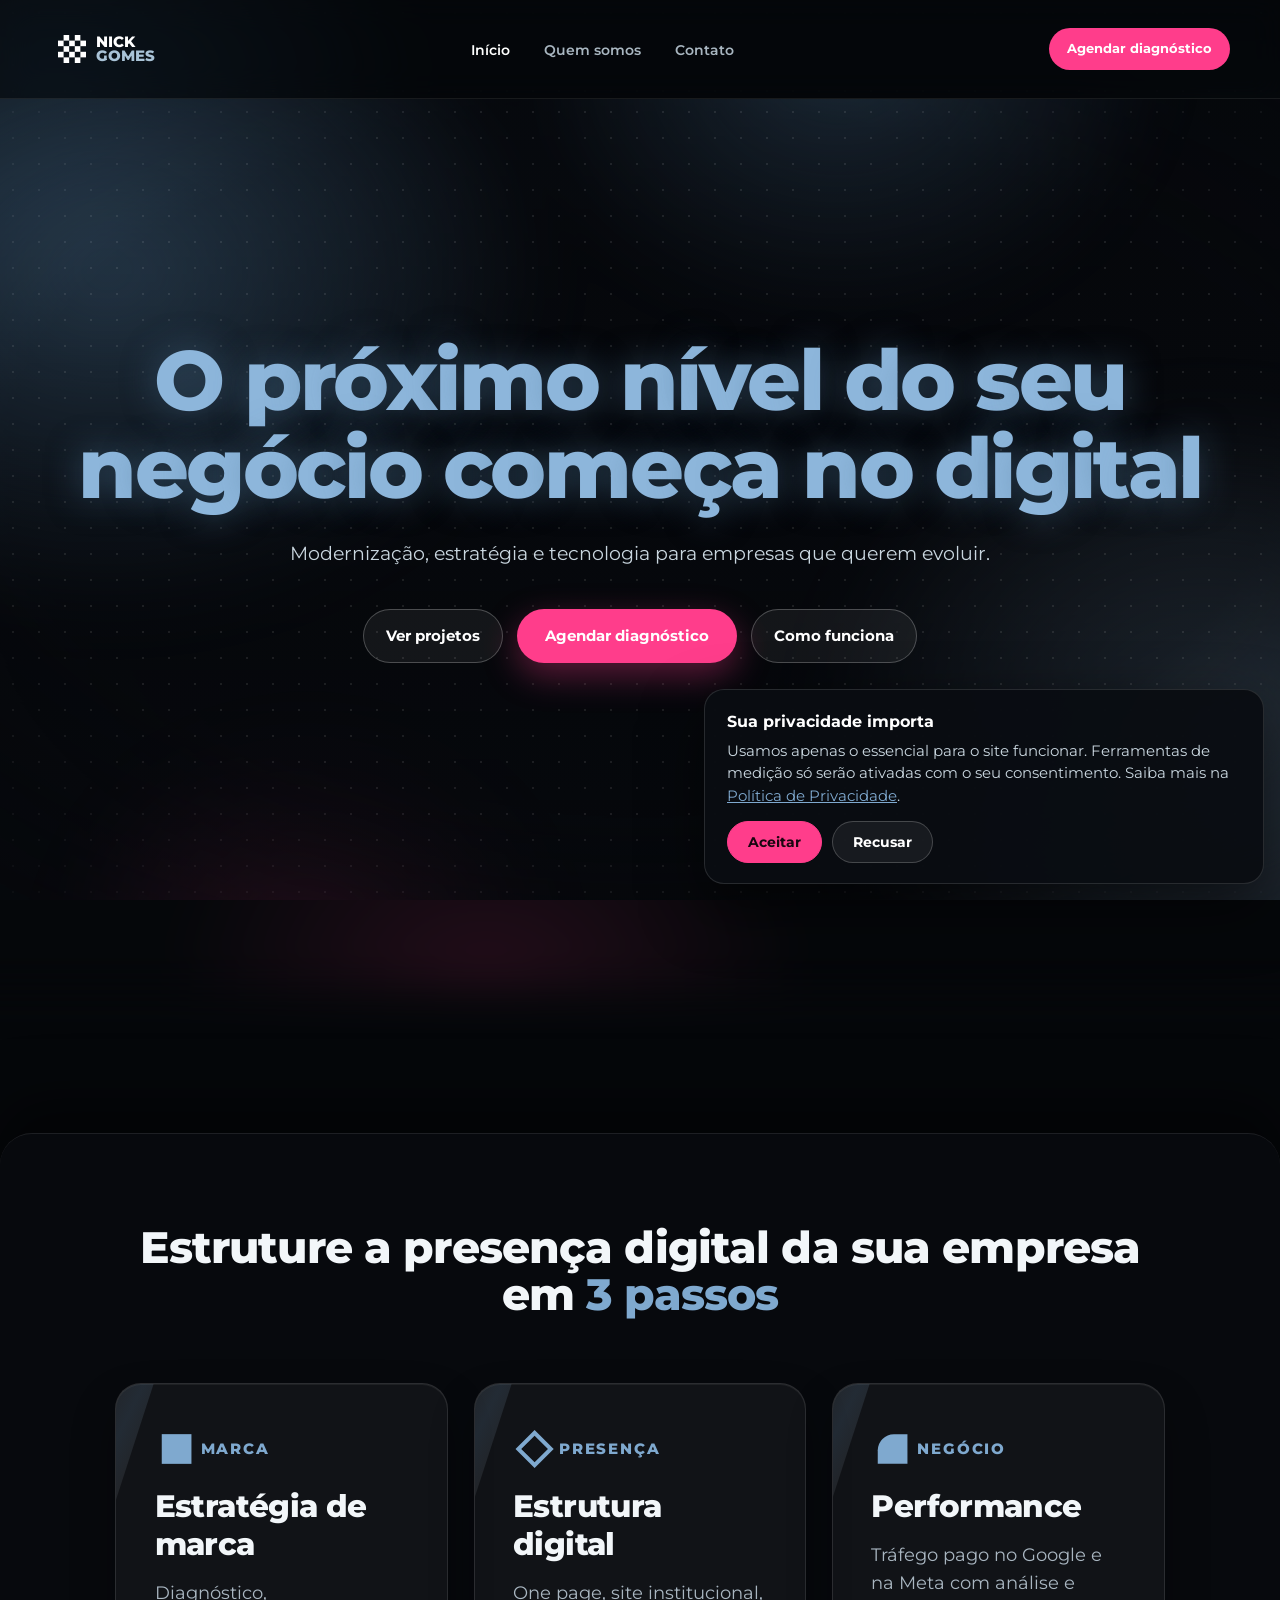
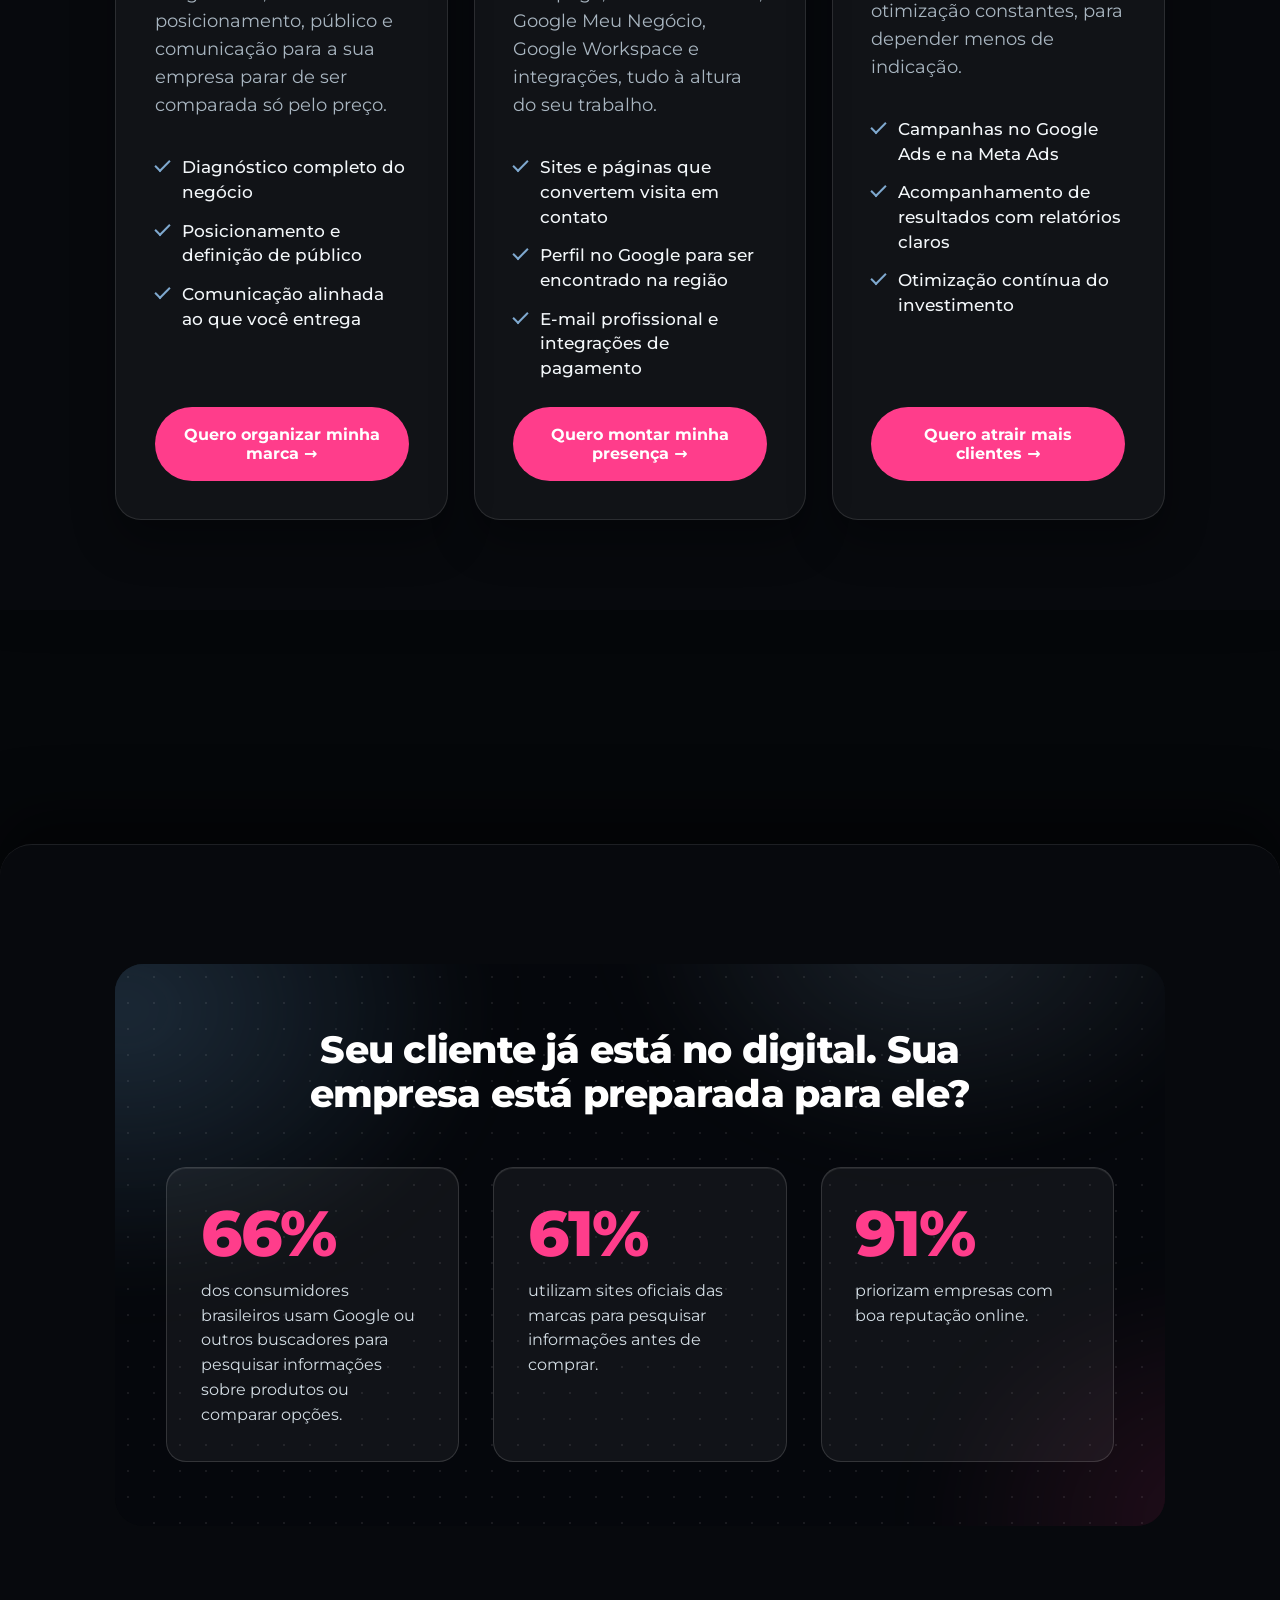
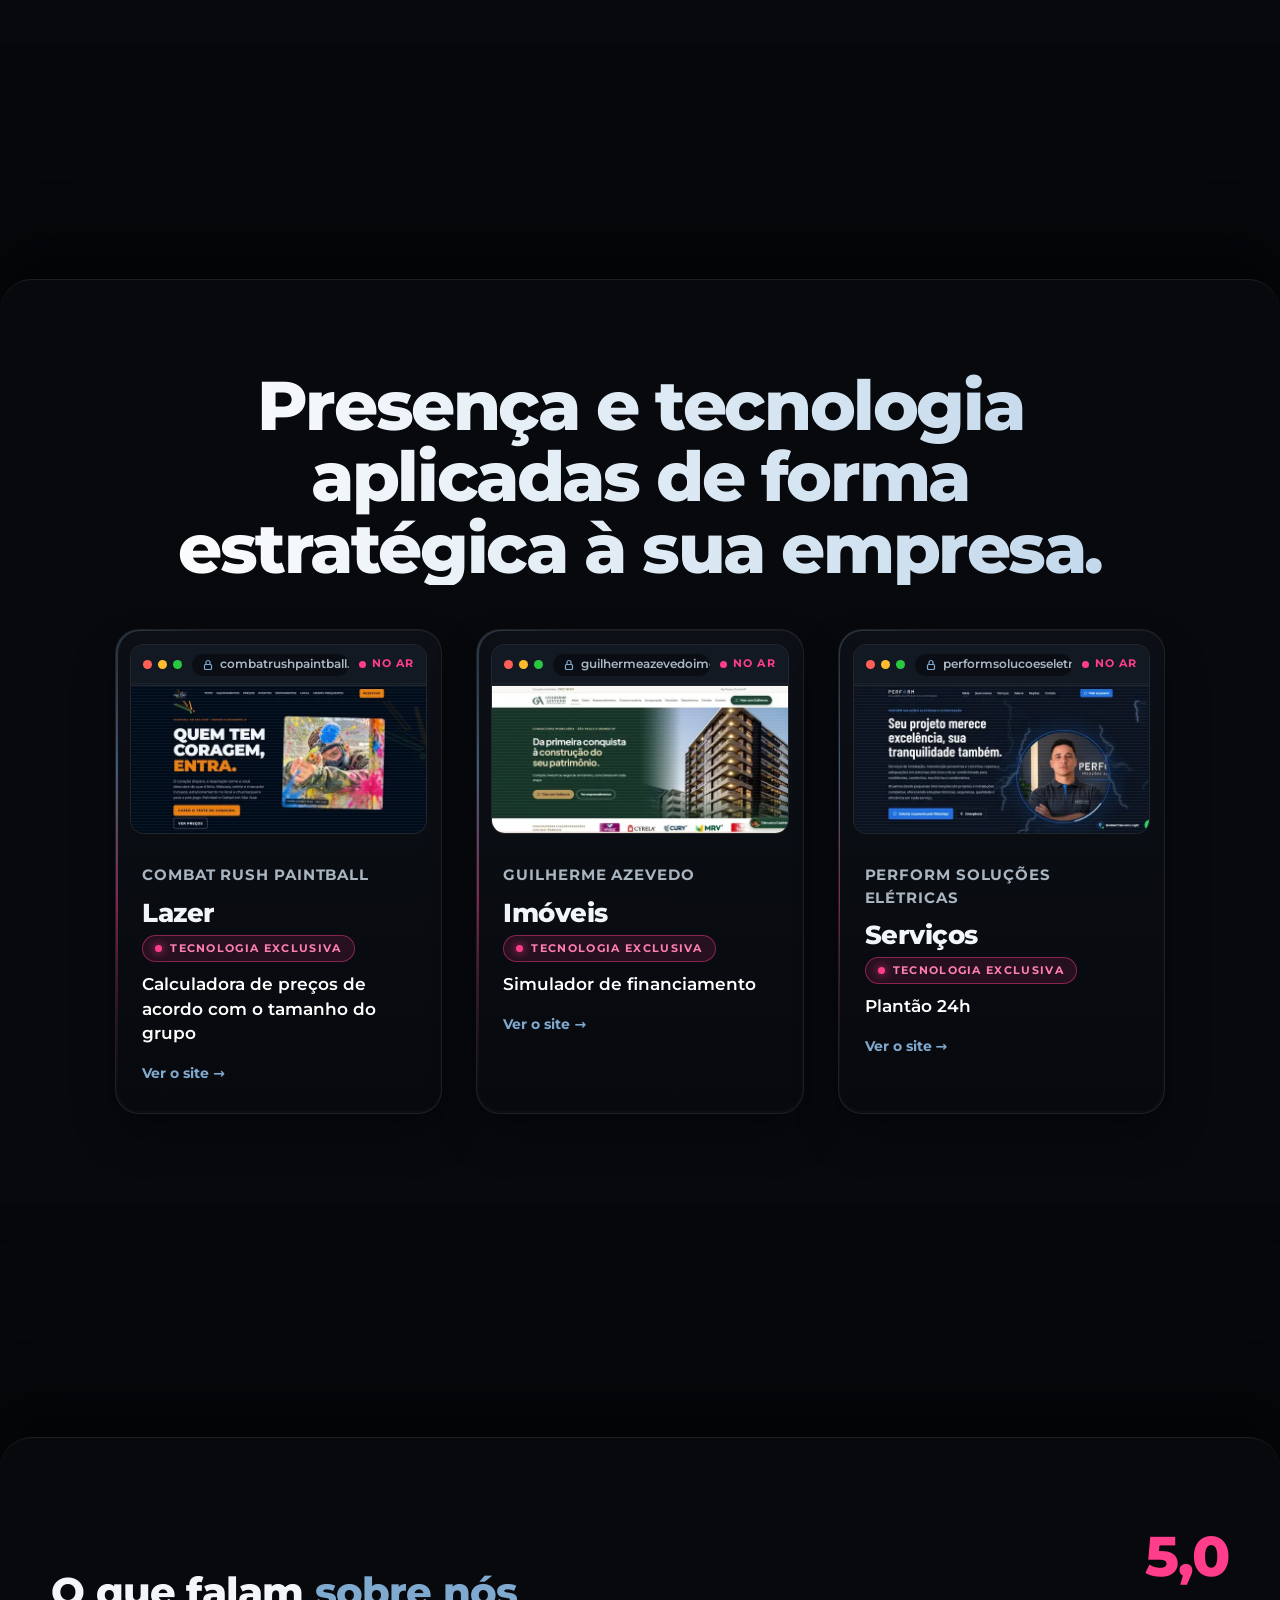
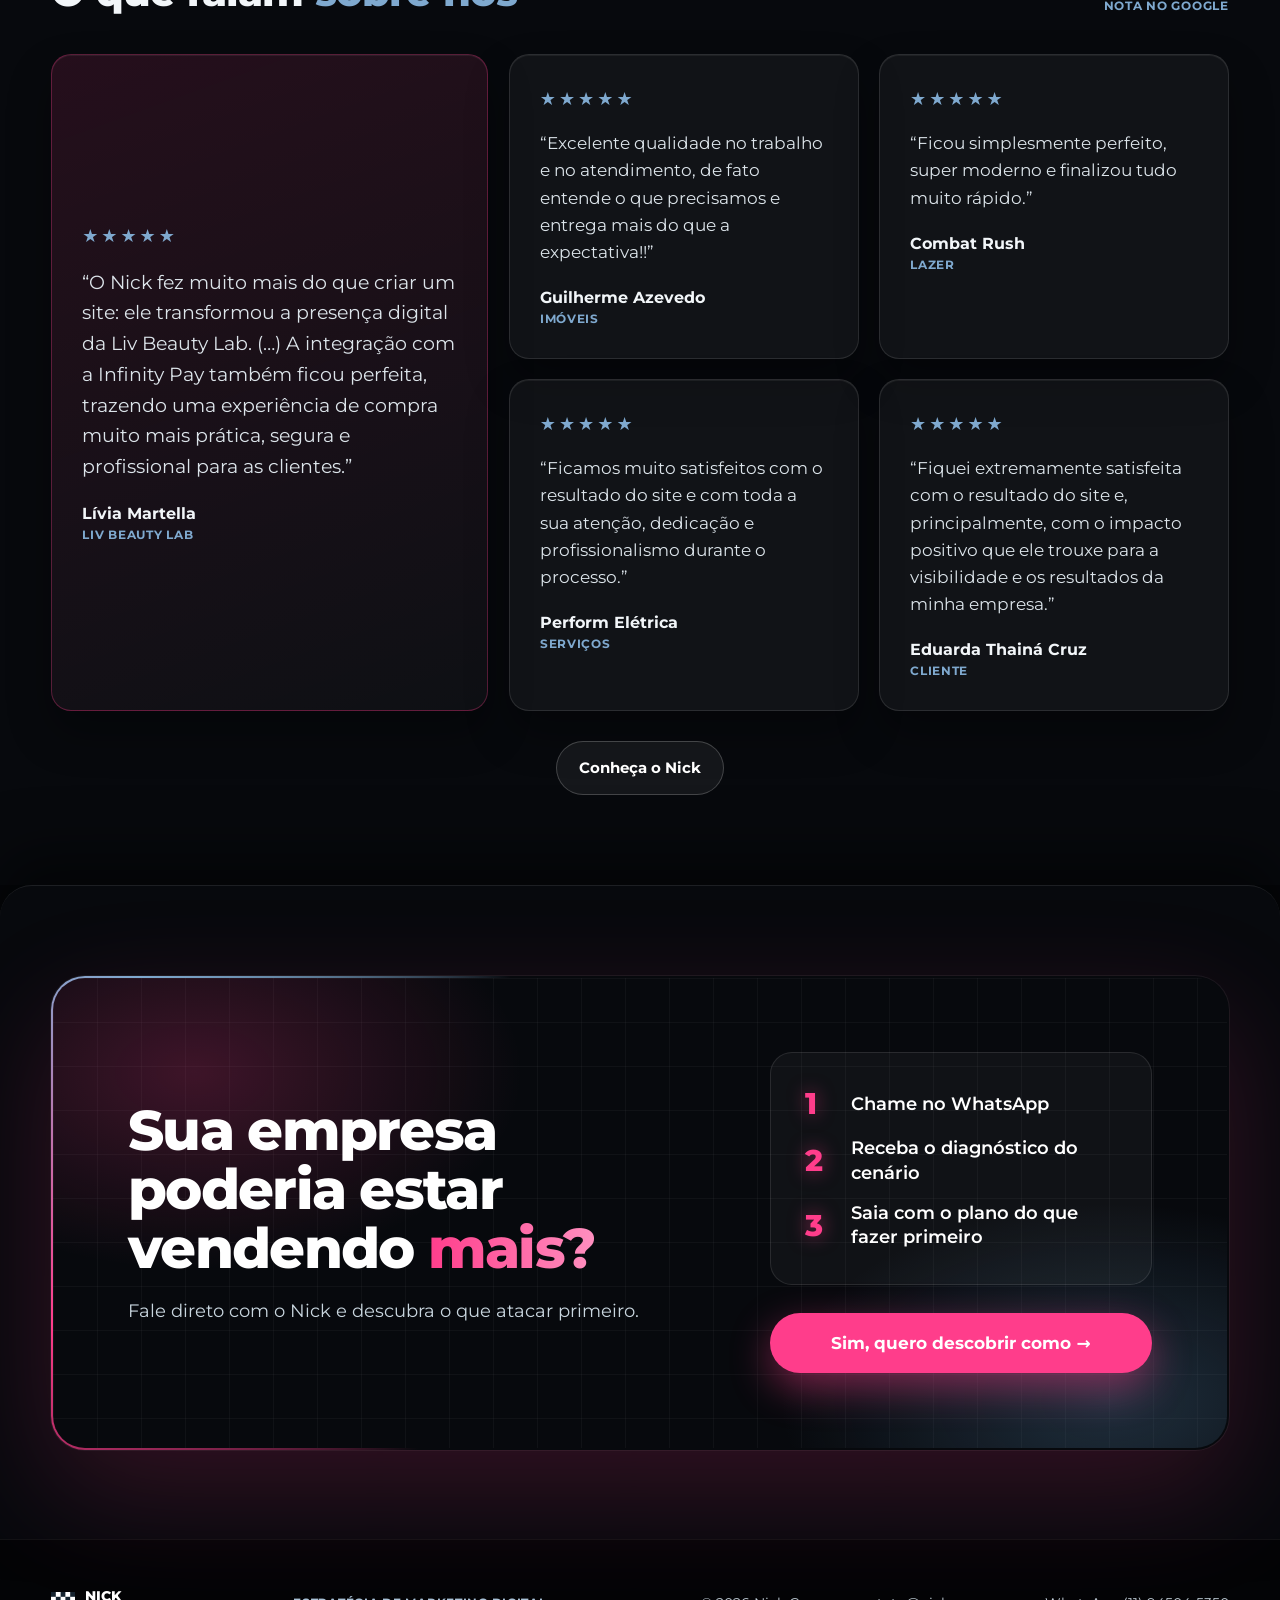
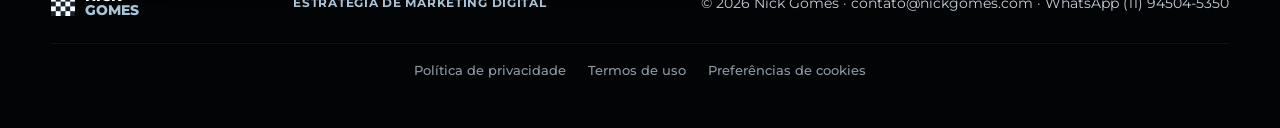
==== commit 97e673db: "Início: "Presença e tecnologia aplicadas de forma estratégica à sua empresa." Título dos projetos ma" ====
--- a/index.html
+++ b/index.html
@@ -27,7 +27,7 @@
 <meta name="twitter:description" content="O próximo nível do seu negócio começa no digital: estratégia de marca, sites com tecnologia exclusiva e tráfego pago. Agende um diagnóstico.">
 <meta name="twitter:image" content="https://www.nickgomes.com/og-image.jpg">
 <link rel="preload" href="assets/fonts/montserrat.woff2" as="font" type="font/woff2" crossorigin>
-<link rel="stylesheet" href="assets/css/site.css?v=32">
+<link rel="stylesheet" href="assets/css/site.css?v=33">
 <script type="application/ld+json">{"@context": "https://schema.org", "@graph": [{"@type": "WebSite", "@id": "https://www.nickgomes.com/#site", "url": "https://www.nickgomes.com/", "name": "Nick Gomes", "inLanguage": "pt-BR", "publisher": {"@id": "https://www.nickgomes.com/#empresa"}}, {"@type": "ProfessionalService", "@id": "https://www.nickgomes.com/#empresa", "name": "Nick Gomes", "alternateName": "Nick Gomes Estratégia de Marketing Digital", "description": "Estratégia de marketing digital: marca, presença digital e performance (tráfego pago) em um método só.", "url": "https://www.nickgomes.com/", "logo": "https://www.nickgomes.com/apple-touch-icon.png?v=2", "image": "https://www.nickgomes.com/og-image.jpg", "telephone": "+5511945045350", "areaServed": {"@type": "Country", "name": "Brasil"}, "slogan": "O próximo nível do seu negócio começa no digital", "founder": {"@id": "https://www.nickgomes.com/quem-somos/#nick"}, "contactPoint": {"@type": "ContactPoint", "telephone": "+5511945045350", "contactType": "sales", "availableLanguage": "Portuguese"}, "knowsAbout": ["Marketing digital", "Posicionamento de marca", "Criação de sites", "Google Meu Negócio", "Google Workspace", "Tráfego pago", "Google Ads", "Meta Ads"], "hasOfferCatalog": {"@type": "OfferCatalog", "name": "Pilares", "itemListElement": [{"@type": "Offer", "itemOffered": {"@type": "Service", "name": "Marca", "description": "Diagnóstico, posicionamento, público e comunicação."}}, {"@type": "Offer", "itemOffered": {"@type": "Service", "name": "Presença", "description": "One page, site institucional, Google Meu Negócio, Google Workspace e integrações."}}, {"@type": "Offer", "itemOffered": {"@type": "Service", "name": "Performance", "description": "Tráfego pago, Google Ads, Meta Ads, análise e otimização."}}]}}, {"@type": "WebPage", "@id": "https://www.nickgomes.com/#pagina", "url": "https://www.nickgomes.com/", "name": "Nick Gomes | Marketing digital, sites e tráfego pago", "description": "O próximo nível do seu negócio começa no digital: estratégia de marca, sites com tecnologia exclusiva e tráfego pago. Agende um diagnóstico.", "inLanguage": "pt-BR", "isPartOf": {"@id": "https://www.nickgomes.com/#site"}, "about": {"@id": "https://www.nickgomes.com/#empresa"}, "dateModified": "2026-11-19"}]}</script>
 </head>
 <body>
@@ -43,7 +43,7 @@
 <main id="conteudo"><div class="fold fold-hero"><section class="hero">
 <h1 class="h" data-type>O próximo nível do seu negócio começa no digital</h1>
 <p class="lead">Modernização, estratégia e tecnologia para empresas que querem evoluir.</p><div class="actions"><a class="ghost" href="#projetos">Ver projetos</a><a class="btn" href="https://wa.me/5511945045350?text=Ol%C3%A1%2C%20Nick%21%20Quero%20agendar%20um%20diagn%C3%B3stico." rel="noopener" target="_blank">Agendar diagnóstico</a><a class="ghost" href="#pilares">Como funciona</a></div>
-</section></div><div class="fold"><div class="wrap"><div class="panel"><h2 class="h h2c" id="pilares">Estruture a presença digital da sua empresa em <span class="red">3 passos</span></h2><div class="g3 pilares"><article class="card pilar"><p class="pl"><span aria-hidden="true" class="ti"><span style="width:22px;height:22px;background:currentColor"></span></span>Marca</p><h3>Estratégia de marca</h3><p>Diagnóstico, posicionamento, público e comunicação para a sua empresa parar de ser comparada só pelo preço.</p><ul><li>Diagnóstico completo do negócio</li><li>Posicionamento e definição de público</li><li>Comunicação alinhada ao que você entrega</li></ul><a class="btn" href="https://wa.me/5511945045350?text=Ol%C3%A1%2C%20Nick%21%20Quero%20organizar%20minha%20marca." rel="noopener" target="_blank">Quero organizar minha marca →</a></article><article class="card pilar"><p class="pl"><span aria-hidden="true" class="ti"><span style="width:20px;height:20px;border:3px solid currentColor;transform:rotate(45deg)"></span></span>Presença</p><h3>Estrutura digital</h3><p>One page, site institucional, Google Meu Negócio, Google Workspace e integrações, tudo à altura do seu trabalho.</p><ul><li>Sites e páginas que convertem visita em contato</li><li>Perfil no Google para ser encontrado na região</li><li>E-mail profissional e integrações de pagamento</li></ul><a class="btn" href="https://wa.me/5511945045350?text=Ol%C3%A1%2C%20Nick%21%20Quero%20montar%20minha%20presen%C3%A7a." rel="noopener" target="_blank">Quero montar minha presença →</a></article><article class="card pilar"><p class="pl"><span aria-hidden="true" class="ti"><span style="width:22px;height:22px;background:currentColor;border-top-left-radius:12px"></span></span>Negócio</p><h3>Performance</h3><p>Tráfego pago no Google e na Meta com análise e otimização constantes, para depender menos de indicação.</p><ul><li>Campanhas no Google Ads e na Meta Ads</li><li>Acompanhamento de resultados com relatórios claros</li><li>Otimização contínua do investimento</li></ul><a class="btn" href="https://wa.me/5511945045350?text=Ol%C3%A1%2C%20Nick%21%20Quero%20atrair%20mais%20clientes." rel="noopener" target="_blank">Quero atrair mais clientes →</a></article></div></div></div></div><div class="fold"><div class="wrap"><div class="panel"><section aria-labelledby="dados-t" class="dados"><h2 class="h" id="dados-t">Seu cliente já está no digital. Sua empresa está preparada para ele?</h2><div class="g3"><div class="stat"><p class="n">66%</p><p>dos consumidores brasileiros usam Google ou outros buscadores para pesquisar informações sobre produtos ou comparar opções.</p></div><div class="stat"><p class="n">61%</p><p>utilizam sites oficiais das marcas para pesquisar informações antes de comprar.</p></div><div class="stat"><p class="n">91%</p><p>priorizam empresas com boa reputação online.</p></div></div></section></div></div></div><div class="fold" id="projetos"><div class="wrap"><div class="panel"><div class="noar"><h2 class="h">Mais do que presença: entregamos tecnologia aplicada de forma estratégica à sua empresa.</h2><div class="g3"><article class="site tech"><div class="frame"><div class="bbar" aria-hidden="true"><span class="dots"><i></i><i></i><i></i></span><span class="url"><svg viewBox="0 0 24 24" width="12" height="12" fill="none" stroke="currentColor" stroke-width="2.4"><rect x="5" y="11" width="14" height="10" rx="2"/><path d="M8 11V7a4 4 0 0 1 8 0v4"/></svg>combatrushpaintball.com.br</span><span class="live-dot">no ar</span></div><img alt="Página inicial do site da Combat Rush Paintball, em São José (SC), com o título “Quem tem coragem, entra.”" decoding="async" height="600" loading="lazy" sizes="(max-width:760px) 92vw, (max-width:1100px) 45vw, 400px" src="assets/img/projeto-lazer-combat-rush.webp" srcset="assets/img/projeto-lazer-combat-rush-600.webp 600w, assets/img/projeto-lazer-combat-rush.webp 1200w" width="1200"/><span class="scan" aria-hidden="true"></span></div><div class="in"><p class="m">Combat Rush Paintball</p><h3 class="h">Lazer</h3><p class="tx"><span class="chip"><i aria-hidden="true"></i>Tecnologia exclusiva</span><span class="ft">Calculadora de preços de acordo com o tamanho do grupo</span></p><a class="go" href="https://combatrushpaintball.com.br/" rel="noopener" target="_blank">Ver o site →</a></div></article><article class="site tech"><div class="frame"><div class="bbar" aria-hidden="true"><span class="dots"><i></i><i></i><i></i></span><span class="url"><svg viewBox="0 0 24 24" width="12" height="12" fill="none" stroke="currentColor" stroke-width="2.4"><rect x="5" y="11" width="14" height="10" rx="2"/><path d="M8 11V7a4 4 0 0 1 8 0v4"/></svg>guilhermeazevedoimoveis.com.br</span><span class="live-dot">no ar</span></div><img alt="Página inicial do site do consultor imobiliário Guilherme Azevedo, com o título “Da primeira conquista à construção do seu patrimônio.”" decoding="async" height="600" loading="lazy" sizes="(max-width:760px) 92vw, (max-width:1100px) 45vw, 400px" src="assets/img/projeto-imoveis-guilherme-azevedo.webp" srcset="assets/img/projeto-imoveis-guilherme-azevedo-600.webp 600w, assets/img/projeto-imoveis-guilherme-azevedo.webp 1200w" width="1200"/><span class="scan" aria-hidden="true"></span></div><div class="in"><p class="m">Guilherme Azevedo</p><h3 class="h">Imóveis</h3><p class="tx"><span class="chip"><i aria-hidden="true"></i>Tecnologia exclusiva</span><span class="ft">Simulador de financiamento</span></p><a class="go" href="https://guilhermeazevedoimoveis.com.br/" rel="noopener" target="_blank">Ver o site →</a></div></article><article class="site tech"><div class="frame"><div class="bbar" aria-hidden="true"><span class="dots"><i></i><i></i><i></i></span><span class="url"><svg viewBox="0 0 24 24" width="12" height="12" fill="none" stroke="currentColor" stroke-width="2.4"><rect x="5" y="11" width="14" height="10" rx="2"/><path d="M8 11V7a4 4 0 0 1 8 0v4"/></svg>performsolucoeseletricas.com.br</span><span class="live-dot">no ar</span></div><img alt="Página inicial do site da Perform Soluções Elétricas, com o título “Seu projeto merece excelência, sua tranquilidade também.”" decoding="async" height="600" loading="lazy" sizes="(max-width:760px) 92vw, (max-width:1100px) 45vw, 400px" src="assets/img/projeto-servicos-perform.webp" srcset="assets/img/projeto-servicos-perform-600.webp 600w, assets/img/projeto-servicos-perform.webp 1200w" width="1200"/><span class="scan" aria-hidden="true"></span></div><div class="in"><p class="m">Perform Soluções Elétricas</p><h3 class="h">Serviços</h3><p class="tx"><span class="chip"><i aria-hidden="true"></i>Tecnologia exclusiva</span><span class="ft">Plantão 24h</span></p><a class="go" href="https://performsolucoeseletricas.com.br/" rel="noopener" target="_blank">Ver o site →</a></div></article></div></div></div></div></div><div class="fold"><section aria-labelledby="rec-t" class="sec" id="depoimentos"><div class="sec-head"><h2 class="h" id="rec-t">O que falam <span class="red">sobre nós</span></h2>
+</section></div><div class="fold"><div class="wrap"><div class="panel"><h2 class="h h2c" id="pilares">Estruture a presença digital da sua empresa em <span class="red">3 passos</span></h2><div class="g3 pilares"><article class="card pilar"><p class="pl"><span aria-hidden="true" class="ti"><span style="width:22px;height:22px;background:currentColor"></span></span>Marca</p><h3>Estratégia de marca</h3><p>Diagnóstico, posicionamento, público e comunicação para a sua empresa parar de ser comparada só pelo preço.</p><ul><li>Diagnóstico completo do negócio</li><li>Posicionamento e definição de público</li><li>Comunicação alinhada ao que você entrega</li></ul><a class="btn" href="https://wa.me/5511945045350?text=Ol%C3%A1%2C%20Nick%21%20Quero%20organizar%20minha%20marca." rel="noopener" target="_blank">Quero organizar minha marca →</a></article><article class="card pilar"><p class="pl"><span aria-hidden="true" class="ti"><span style="width:20px;height:20px;border:3px solid currentColor;transform:rotate(45deg)"></span></span>Presença</p><h3>Estrutura digital</h3><p>One page, site institucional, Google Meu Negócio, Google Workspace e integrações, tudo à altura do seu trabalho.</p><ul><li>Sites e páginas que convertem visita em contato</li><li>Perfil no Google para ser encontrado na região</li><li>E-mail profissional e integrações de pagamento</li></ul><a class="btn" href="https://wa.me/5511945045350?text=Ol%C3%A1%2C%20Nick%21%20Quero%20montar%20minha%20presen%C3%A7a." rel="noopener" target="_blank">Quero montar minha presença →</a></article><article class="card pilar"><p class="pl"><span aria-hidden="true" class="ti"><span style="width:22px;height:22px;background:currentColor;border-top-left-radius:12px"></span></span>Negócio</p><h3>Performance</h3><p>Tráfego pago no Google e na Meta com análise e otimização constantes, para depender menos de indicação.</p><ul><li>Campanhas no Google Ads e na Meta Ads</li><li>Acompanhamento de resultados com relatórios claros</li><li>Otimização contínua do investimento</li></ul><a class="btn" href="https://wa.me/5511945045350?text=Ol%C3%A1%2C%20Nick%21%20Quero%20atrair%20mais%20clientes." rel="noopener" target="_blank">Quero atrair mais clientes →</a></article></div></div></div></div><div class="fold"><div class="wrap"><div class="panel"><section aria-labelledby="dados-t" class="dados"><h2 class="h" id="dados-t">Seu cliente já está no digital. Sua empresa está preparada para ele?</h2><div class="g3"><div class="stat"><p class="n">66%</p><p>dos consumidores brasileiros usam Google ou outros buscadores para pesquisar informações sobre produtos ou comparar opções.</p></div><div class="stat"><p class="n">61%</p><p>utilizam sites oficiais das marcas para pesquisar informações antes de comprar.</p></div><div class="stat"><p class="n">91%</p><p>priorizam empresas com boa reputação online.</p></div></div></section></div></div></div><div class="fold" id="projetos"><div class="wrap"><div class="panel"><div class="noar"><h2 class="h">Presença e tecnologia aplicadas de forma estratégica à sua empresa.</h2><div class="g3"><article class="site tech"><div class="frame"><div class="bbar" aria-hidden="true"><span class="dots"><i></i><i></i><i></i></span><span class="url"><svg viewBox="0 0 24 24" width="12" height="12" fill="none" stroke="currentColor" stroke-width="2.4"><rect x="5" y="11" width="14" height="10" rx="2"/><path d="M8 11V7a4 4 0 0 1 8 0v4"/></svg>combatrushpaintball.com.br</span><span class="live-dot">no ar</span></div><img alt="Página inicial do site da Combat Rush Paintball, em São José (SC), com o título “Quem tem coragem, entra.”" decoding="async" height="600" loading="lazy" sizes="(max-width:760px) 92vw, (max-width:1100px) 45vw, 400px" src="assets/img/projeto-lazer-combat-rush.webp" srcset="assets/img/projeto-lazer-combat-rush-600.webp 600w, assets/img/projeto-lazer-combat-rush.webp 1200w" width="1200"/><span class="scan" aria-hidden="true"></span></div><div class="in"><p class="m">Combat Rush Paintball</p><h3 class="h">Lazer</h3><p class="tx"><span class="chip"><i aria-hidden="true"></i>Tecnologia exclusiva</span><span class="ft">Calculadora de preços de acordo com o tamanho do grupo</span></p><a class="go" href="https://combatrushpaintball.com.br/" rel="noopener" target="_blank">Ver o site →</a></div></article><article class="site tech"><div class="frame"><div class="bbar" aria-hidden="true"><span class="dots"><i></i><i></i><i></i></span><span class="url"><svg viewBox="0 0 24 24" width="12" height="12" fill="none" stroke="currentColor" stroke-width="2.4"><rect x="5" y="11" width="14" height="10" rx="2"/><path d="M8 11V7a4 4 0 0 1 8 0v4"/></svg>guilhermeazevedoimoveis.com.br</span><span class="live-dot">no ar</span></div><img alt="Página inicial do site do consultor imobiliário Guilherme Azevedo, com o título “Da primeira conquista à construção do seu patrimônio.”" decoding="async" height="600" loading="lazy" sizes="(max-width:760px) 92vw, (max-width:1100px) 45vw, 400px" src="assets/img/projeto-imoveis-guilherme-azevedo.webp" srcset="assets/img/projeto-imoveis-guilherme-azevedo-600.webp 600w, assets/img/projeto-imoveis-guilherme-azevedo.webp 1200w" width="1200"/><span class="scan" aria-hidden="true"></span></div><div class="in"><p class="m">Guilherme Azevedo</p><h3 class="h">Imóveis</h3><p class="tx"><span class="chip"><i aria-hidden="true"></i>Tecnologia exclusiva</span><span class="ft">Simulador de financiamento</span></p><a class="go" href="https://guilhermeazevedoimoveis.com.br/" rel="noopener" target="_blank">Ver o site →</a></div></article><article class="site tech"><div class="frame"><div class="bbar" aria-hidden="true"><span class="dots"><i></i><i></i><i></i></span><span class="url"><svg viewBox="0 0 24 24" width="12" height="12" fill="none" stroke="currentColor" stroke-width="2.4"><rect x="5" y="11" width="14" height="10" rx="2"/><path d="M8 11V7a4 4 0 0 1 8 0v4"/></svg>performsolucoeseletricas.com.br</span><span class="live-dot">no ar</span></div><img alt="Página inicial do site da Perform Soluções Elétricas, com o título “Seu projeto merece excelência, sua tranquilidade também.”" decoding="async" height="600" loading="lazy" sizes="(max-width:760px) 92vw, (max-width:1100px) 45vw, 400px" src="assets/img/projeto-servicos-perform.webp" srcset="assets/img/projeto-servicos-perform-600.webp 600w, assets/img/projeto-servicos-perform.webp 1200w" width="1200"/><span class="scan" aria-hidden="true"></span></div><div class="in"><p class="m">Perform Soluções Elétricas</p><h3 class="h">Serviços</h3><p class="tx"><span class="chip"><i aria-hidden="true"></i>Tecnologia exclusiva</span><span class="ft">Plantão 24h</span></p><a class="go" href="https://performsolucoeseletricas.com.br/" rel="noopener" target="_blank">Ver o site →</a></div></article></div></div></div></div></div><div class="fold"><section aria-labelledby="rec-t" class="sec" id="depoimentos"><div class="sec-head"><h2 class="h" id="rec-t">O que falam <span class="red">sobre nós</span></h2>
 <div class="score"><p class="h">5,0</p><p class="m">Nota no Google</p></div></div>
 <div class="revs"><figure class="rv rv-feat" style="margin:0"><p aria-label="5 de 5 estrelas" class="stars">★★★★★</p><blockquote>“O Nick fez muito mais do que criar um site: ele transformou a presença digital da Liv Beauty Lab. (…) A integração com a Infinity Pay também ficou perfeita, trazendo uma experiência de compra muito mais prática, segura e profissional para as clientes.”</blockquote><figcaption><cite>Lívia Martella</cite><span class="m">Liv Beauty Lab</span></figcaption></figure><figure class="rv" style="margin:0"><p aria-label="5 de 5 estrelas" class="stars">★★★★★</p><blockquote>“Excelente qualidade no trabalho e no atendimento, de fato entende o que precisamos e entrega mais do que a expectativa!!”</blockquote><figcaption><cite>Guilherme Azevedo</cite><span class="m">Imóveis</span></figcaption></figure><figure class="rv" style="margin:0"><p aria-label="5 de 5 estrelas" class="stars">★★★★★</p><blockquote>“Ficou simplesmente perfeito, super moderno e finalizou tudo muito rápido.”</blockquote><figcaption><cite>Combat Rush</cite><span class="m">Lazer</span></figcaption></figure><figure class="rv" style="margin:0"><p aria-label="5 de 5 estrelas" class="stars">★★★★★</p><blockquote>“Ficamos muito satisfeitos com o resultado do site e com toda a sua atenção, dedicação e profissionalismo durante o processo.”</blockquote><figcaption><cite>Perform Elétrica</cite><span class="m">Serviços</span></figcaption></figure><figure class="rv" style="margin:0"><p aria-label="5 de 5 estrelas" class="stars">★★★★★</p><blockquote>“Fiquei extremamente satisfeita com o resultado do site e, principalmente, com o impacto positivo que ele trouxe para a visibilidade e os resultados da minha empresa.”</blockquote><figcaption><cite>Eduarda Thainá Cruz</cite><span class="m">Cliente</span></figcaption></figure></div>
 <p class="pair" style="margin-top:30px;text-align:center"><a class="ghost" href="quem-somos/">Conheça o Nick</a></p></section></div><div class="fold"><section aria-labelledby="cta-t" class="cta">
@@ -56,6 +56,6 @@
 <span>© 2026 Nick Gomes · <a href="#" data-m="Y29udGF0b0BuaWNrZ29tZXMuY29t" rel="nofollow">contato<span class="at" aria-hidden="true"></span>nickgomes.com</a> · <a href="https://wa.me/5511945045350?text=Ol%C3%A1%2C%20Nick%21" target="_blank" rel="noopener">WhatsApp (11) 94504-5350</a></span>
 <nav class="legal-links" aria-label="Informações legais"><a href="politica-de-privacidade/">Política de privacidade</a><a href="termos-de-uso/">Termos de uso</a><a href="#cookies" data-cookies>Preferências de cookies</a></nav>
 </footer>
-<script src="assets/js/site.js?v=32" defer></script>
+<script src="assets/js/site.js?v=33" defer></script>
 </body>
 </html>
--- a/assets/css/site.css
+++ b/assets/css/site.css
@@ -765,3 +765,4 @@
 .tw.done .caret::after{animation:caret 1s steps(1) 3,fadeout .4s 3s forwards}
 /* última lâmina (a pergunta) sobe logo: sem pausa antes e sem espaço vazio em cima */
 .js .fold:last-child{margin-top:0;min-height:0;justify-content:flex-start}
+.noar>.h{font-size:clamp(36px,5.4vw,78px);line-height:1.04;letter-spacing:-.035em;max-width:16em}
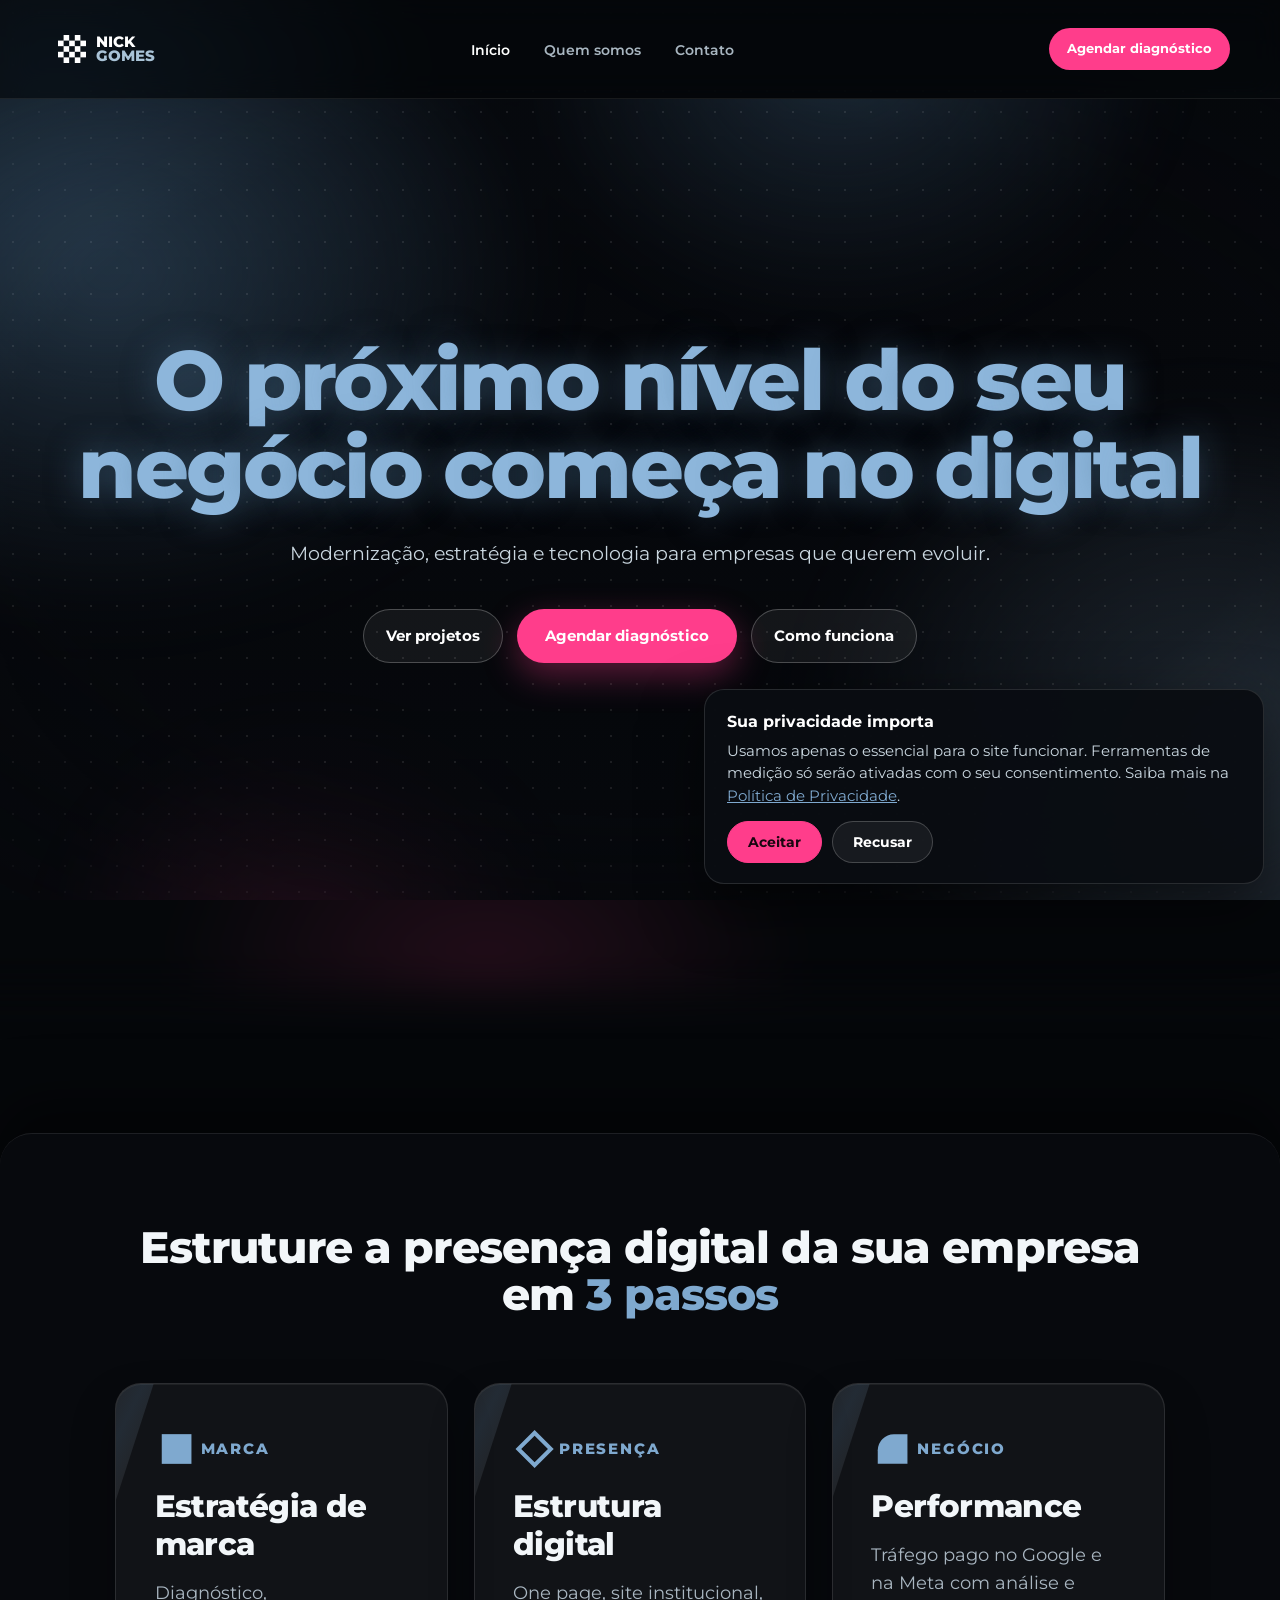
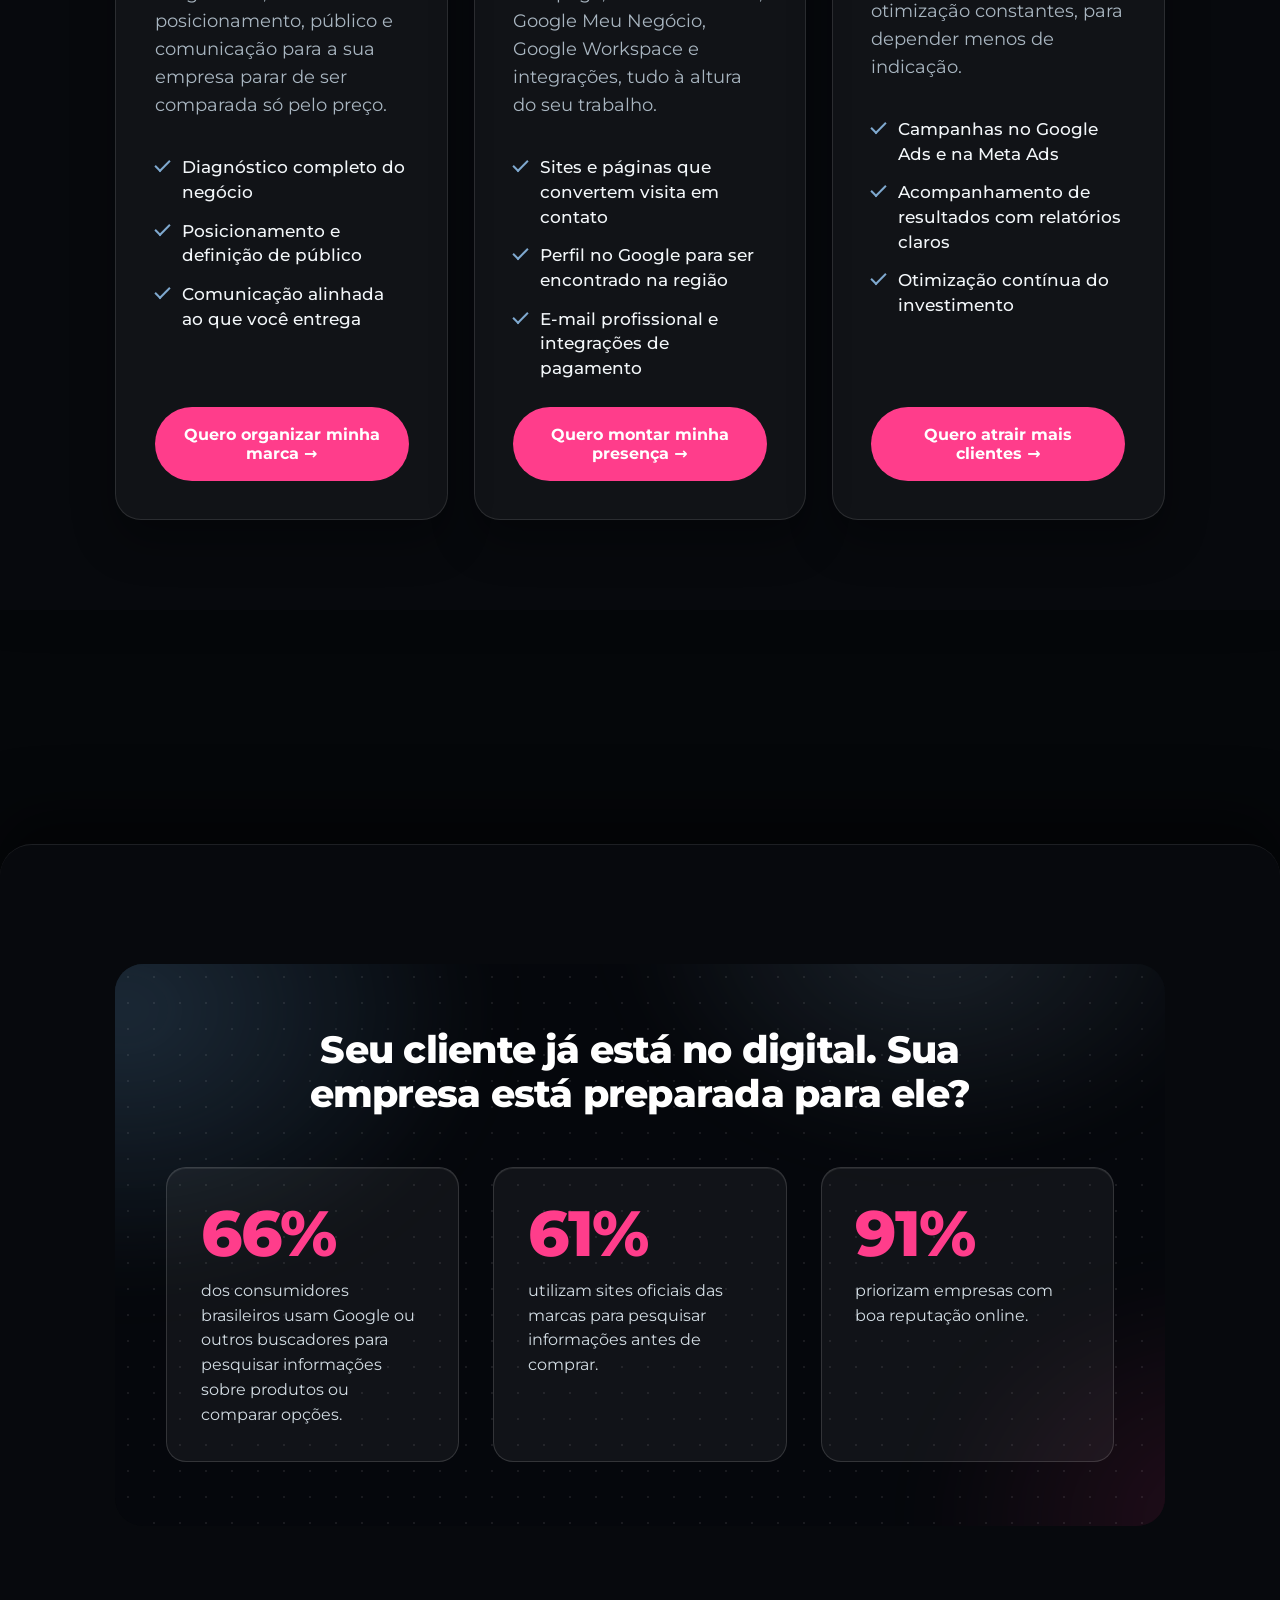
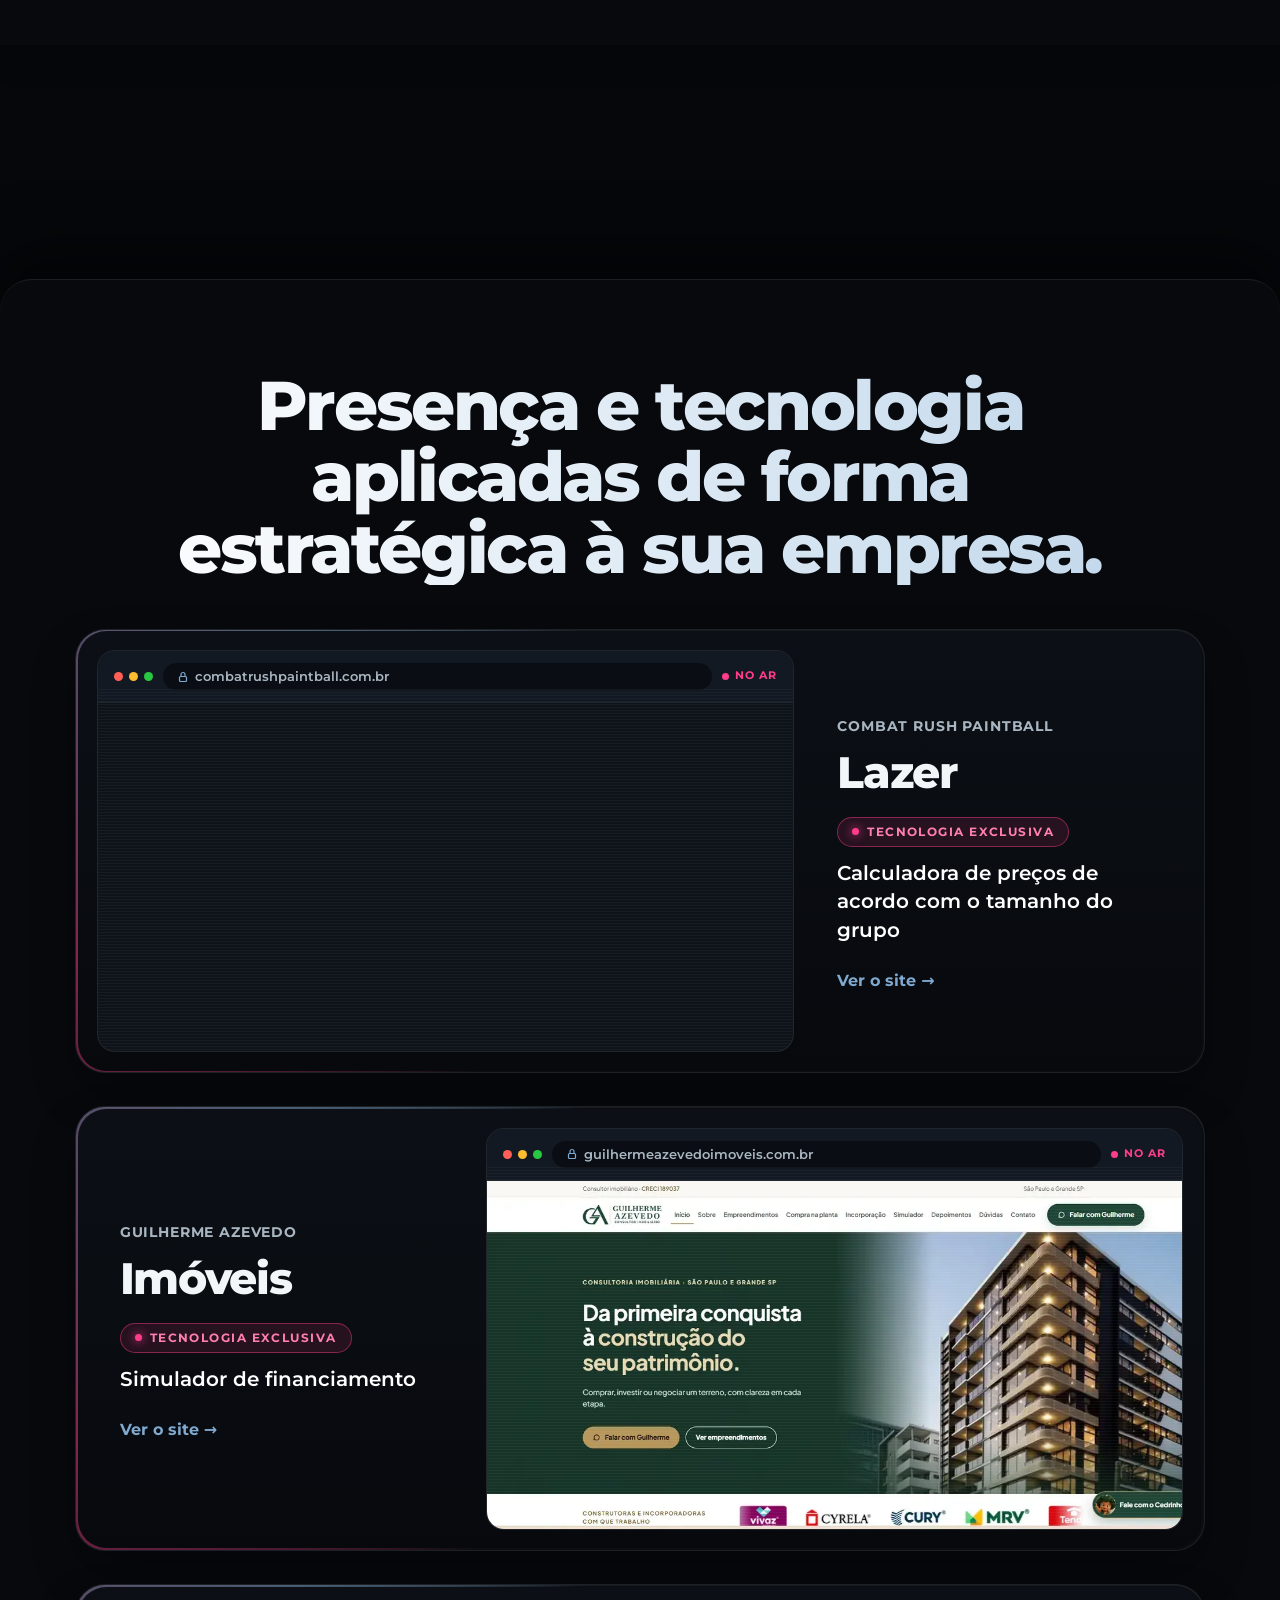
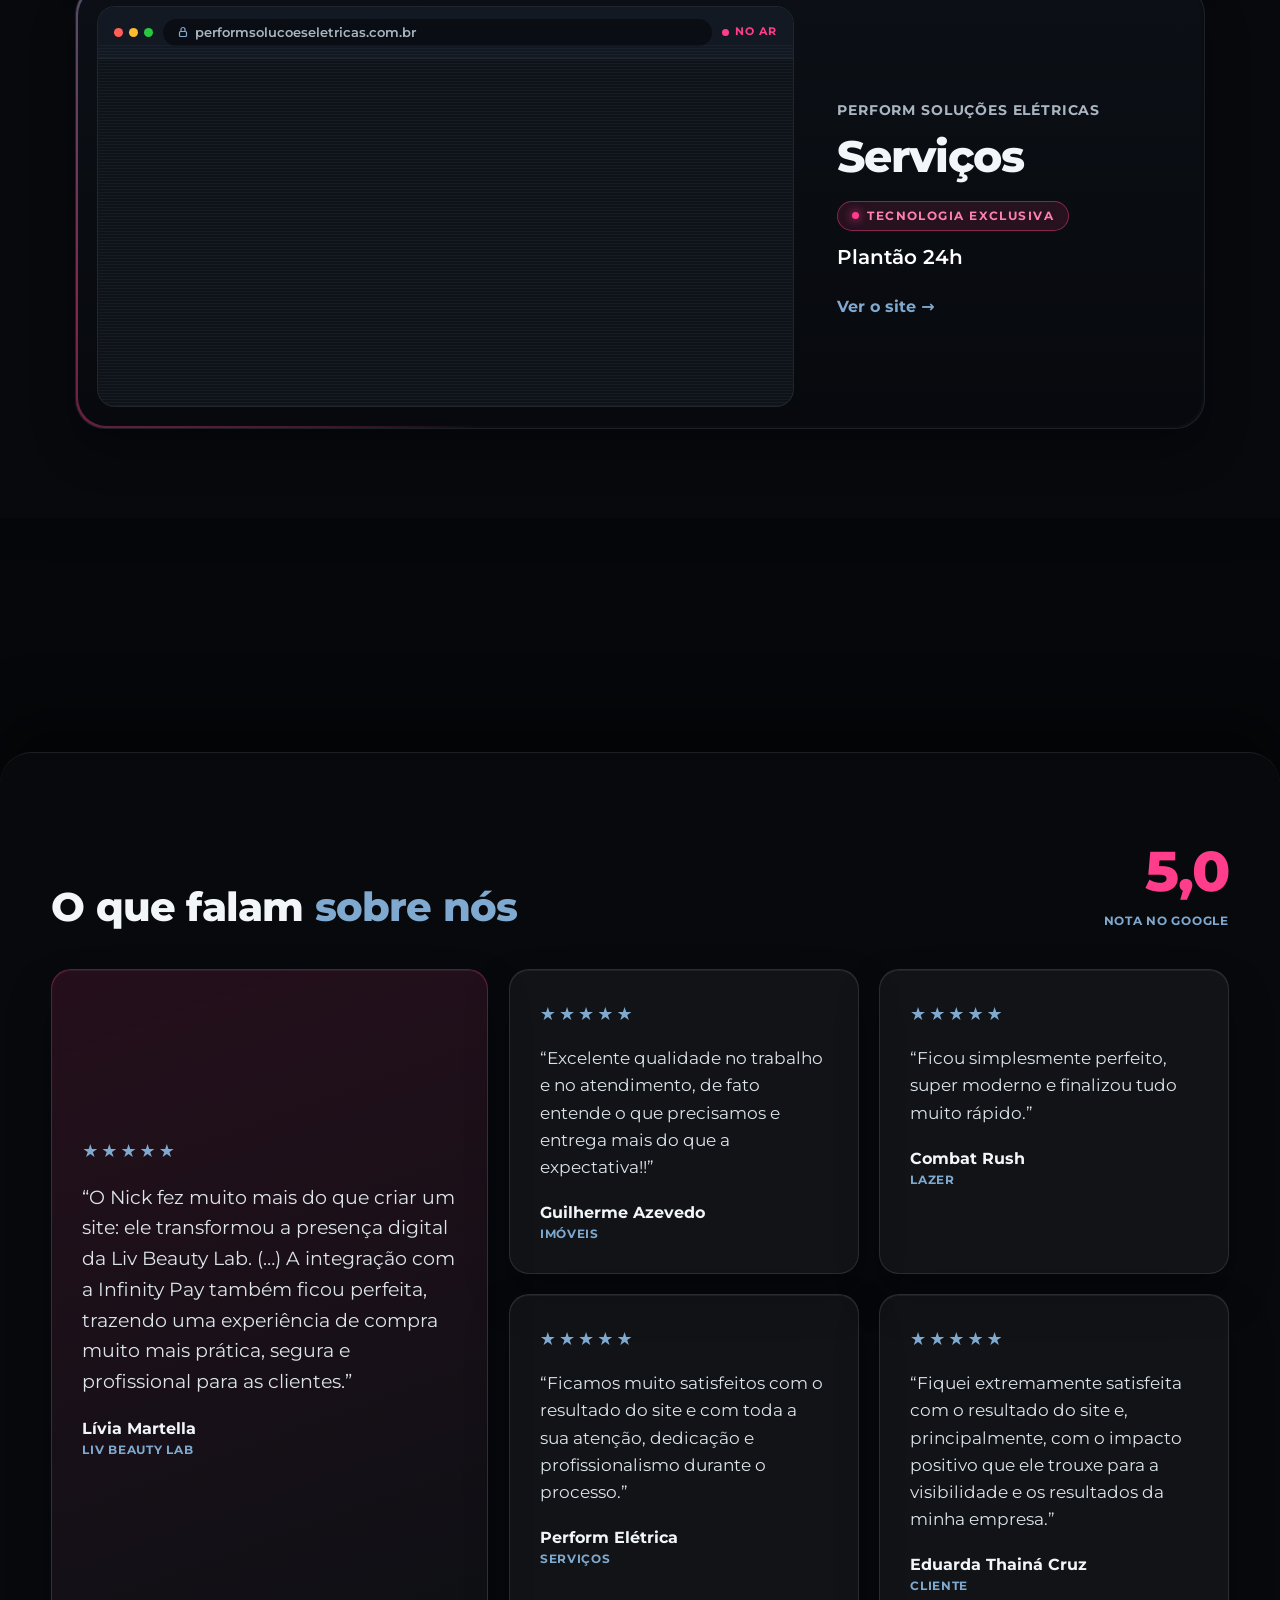
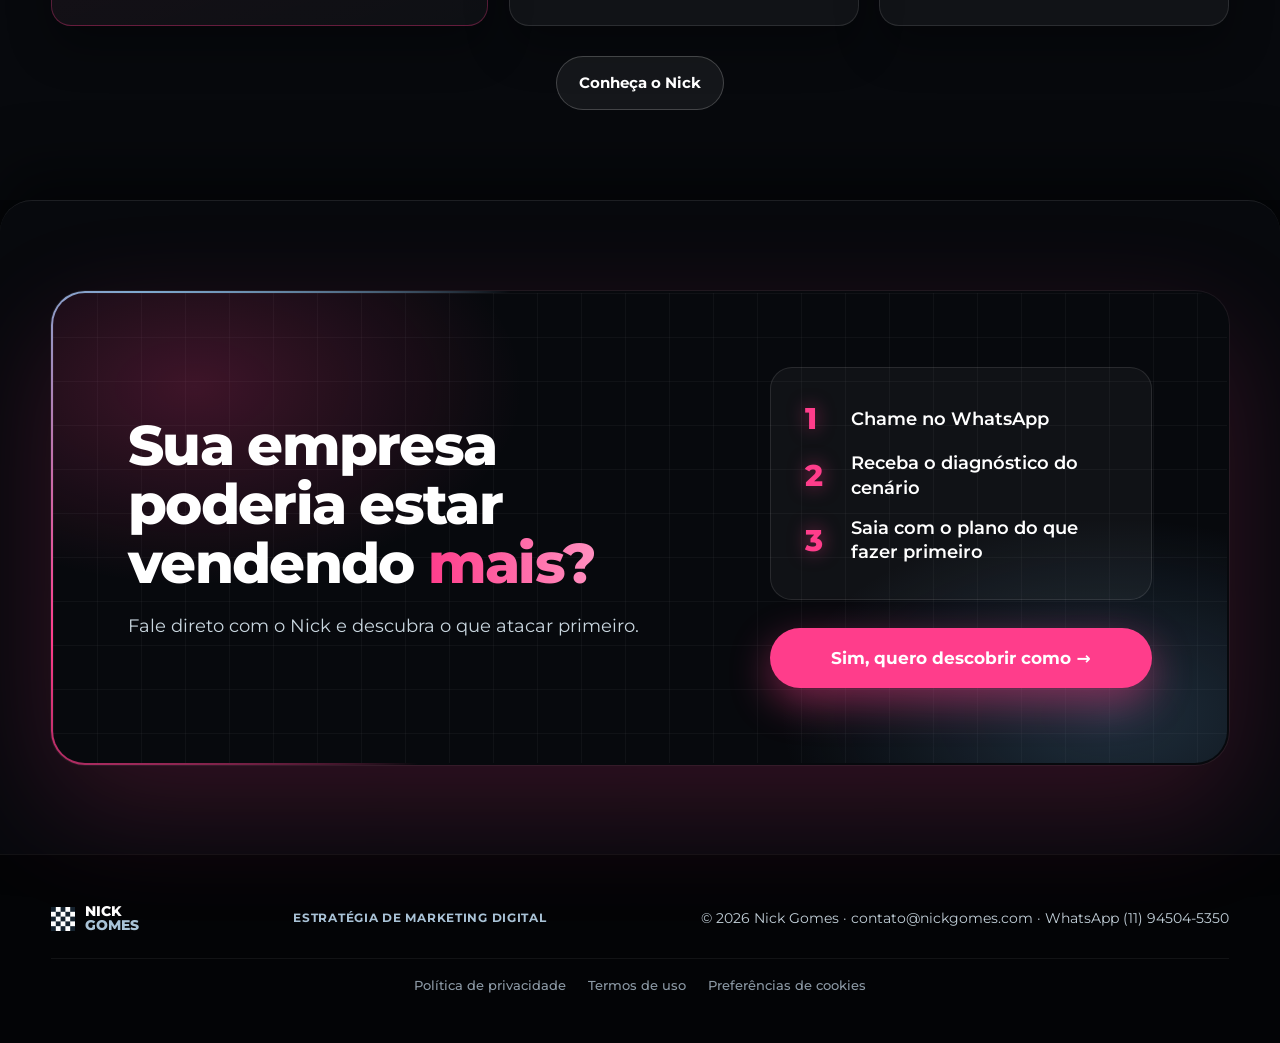
==== commit 407ee7c2: "Projetos em destaque: cada trabalho na largura toda Cada site ocupa uma faixa inteira da tela, com a" ====
--- a/index.html
+++ b/index.html
@@ -27,7 +27,7 @@
 <meta name="twitter:description" content="O próximo nível do seu negócio começa no digital: estratégia de marca, sites com tecnologia exclusiva e tráfego pago. Agende um diagnóstico.">
 <meta name="twitter:image" content="https://www.nickgomes.com/og-image.jpg">
 <link rel="preload" href="assets/fonts/montserrat.woff2" as="font" type="font/woff2" crossorigin>
-<link rel="stylesheet" href="assets/css/site.css?v=33">
+<link rel="stylesheet" href="assets/css/site.css?v=34">
 <script type="application/ld+json">{"@context": "https://schema.org", "@graph": [{"@type": "WebSite", "@id": "https://www.nickgomes.com/#site", "url": "https://www.nickgomes.com/", "name": "Nick Gomes", "inLanguage": "pt-BR", "publisher": {"@id": "https://www.nickgomes.com/#empresa"}}, {"@type": "ProfessionalService", "@id": "https://www.nickgomes.com/#empresa", "name": "Nick Gomes", "alternateName": "Nick Gomes Estratégia de Marketing Digital", "description": "Estratégia de marketing digital: marca, presença digital e performance (tráfego pago) em um método só.", "url": "https://www.nickgomes.com/", "logo": "https://www.nickgomes.com/apple-touch-icon.png?v=2", "image": "https://www.nickgomes.com/og-image.jpg", "telephone": "+5511945045350", "areaServed": {"@type": "Country", "name": "Brasil"}, "slogan": "O próximo nível do seu negócio começa no digital", "founder": {"@id": "https://www.nickgomes.com/quem-somos/#nick"}, "contactPoint": {"@type": "ContactPoint", "telephone": "+5511945045350", "contactType": "sales", "availableLanguage": "Portuguese"}, "knowsAbout": ["Marketing digital", "Posicionamento de marca", "Criação de sites", "Google Meu Negócio", "Google Workspace", "Tráfego pago", "Google Ads", "Meta Ads"], "hasOfferCatalog": {"@type": "OfferCatalog", "name": "Pilares", "itemListElement": [{"@type": "Offer", "itemOffered": {"@type": "Service", "name": "Marca", "description": "Diagnóstico, posicionamento, público e comunicação."}}, {"@type": "Offer", "itemOffered": {"@type": "Service", "name": "Presença", "description": "One page, site institucional, Google Meu Negócio, Google Workspace e integrações."}}, {"@type": "Offer", "itemOffered": {"@type": "Service", "name": "Performance", "description": "Tráfego pago, Google Ads, Meta Ads, análise e otimização."}}]}}, {"@type": "WebPage", "@id": "https://www.nickgomes.com/#pagina", "url": "https://www.nickgomes.com/", "name": "Nick Gomes | Marketing digital, sites e tráfego pago", "description": "O próximo nível do seu negócio começa no digital: estratégia de marca, sites com tecnologia exclusiva e tráfego pago. Agende um diagnóstico.", "inLanguage": "pt-BR", "isPartOf": {"@id": "https://www.nickgomes.com/#site"}, "about": {"@id": "https://www.nickgomes.com/#empresa"}, "dateModified": "2026-11-19"}]}</script>
 </head>
 <body>
@@ -43,7 +43,7 @@
 <main id="conteudo"><div class="fold fold-hero"><section class="hero">
 <h1 class="h" data-type>O próximo nível do seu negócio começa no digital</h1>
 <p class="lead">Modernização, estratégia e tecnologia para empresas que querem evoluir.</p><div class="actions"><a class="ghost" href="#projetos">Ver projetos</a><a class="btn" href="https://wa.me/5511945045350?text=Ol%C3%A1%2C%20Nick%21%20Quero%20agendar%20um%20diagn%C3%B3stico." rel="noopener" target="_blank">Agendar diagnóstico</a><a class="ghost" href="#pilares">Como funciona</a></div>
-</section></div><div class="fold"><div class="wrap"><div class="panel"><h2 class="h h2c" id="pilares">Estruture a presença digital da sua empresa em <span class="red">3 passos</span></h2><div class="g3 pilares"><article class="card pilar"><p class="pl"><span aria-hidden="true" class="ti"><span style="width:22px;height:22px;background:currentColor"></span></span>Marca</p><h3>Estratégia de marca</h3><p>Diagnóstico, posicionamento, público e comunicação para a sua empresa parar de ser comparada só pelo preço.</p><ul><li>Diagnóstico completo do negócio</li><li>Posicionamento e definição de público</li><li>Comunicação alinhada ao que você entrega</li></ul><a class="btn" href="https://wa.me/5511945045350?text=Ol%C3%A1%2C%20Nick%21%20Quero%20organizar%20minha%20marca." rel="noopener" target="_blank">Quero organizar minha marca →</a></article><article class="card pilar"><p class="pl"><span aria-hidden="true" class="ti"><span style="width:20px;height:20px;border:3px solid currentColor;transform:rotate(45deg)"></span></span>Presença</p><h3>Estrutura digital</h3><p>One page, site institucional, Google Meu Negócio, Google Workspace e integrações, tudo à altura do seu trabalho.</p><ul><li>Sites e páginas que convertem visita em contato</li><li>Perfil no Google para ser encontrado na região</li><li>E-mail profissional e integrações de pagamento</li></ul><a class="btn" href="https://wa.me/5511945045350?text=Ol%C3%A1%2C%20Nick%21%20Quero%20montar%20minha%20presen%C3%A7a." rel="noopener" target="_blank">Quero montar minha presença →</a></article><article class="card pilar"><p class="pl"><span aria-hidden="true" class="ti"><span style="width:22px;height:22px;background:currentColor;border-top-left-radius:12px"></span></span>Negócio</p><h3>Performance</h3><p>Tráfego pago no Google e na Meta com análise e otimização constantes, para depender menos de indicação.</p><ul><li>Campanhas no Google Ads e na Meta Ads</li><li>Acompanhamento de resultados com relatórios claros</li><li>Otimização contínua do investimento</li></ul><a class="btn" href="https://wa.me/5511945045350?text=Ol%C3%A1%2C%20Nick%21%20Quero%20atrair%20mais%20clientes." rel="noopener" target="_blank">Quero atrair mais clientes →</a></article></div></div></div></div><div class="fold"><div class="wrap"><div class="panel"><section aria-labelledby="dados-t" class="dados"><h2 class="h" id="dados-t">Seu cliente já está no digital. Sua empresa está preparada para ele?</h2><div class="g3"><div class="stat"><p class="n">66%</p><p>dos consumidores brasileiros usam Google ou outros buscadores para pesquisar informações sobre produtos ou comparar opções.</p></div><div class="stat"><p class="n">61%</p><p>utilizam sites oficiais das marcas para pesquisar informações antes de comprar.</p></div><div class="stat"><p class="n">91%</p><p>priorizam empresas com boa reputação online.</p></div></div></section></div></div></div><div class="fold" id="projetos"><div class="wrap"><div class="panel"><div class="noar"><h2 class="h">Presença e tecnologia aplicadas de forma estratégica à sua empresa.</h2><div class="g3"><article class="site tech"><div class="frame"><div class="bbar" aria-hidden="true"><span class="dots"><i></i><i></i><i></i></span><span class="url"><svg viewBox="0 0 24 24" width="12" height="12" fill="none" stroke="currentColor" stroke-width="2.4"><rect x="5" y="11" width="14" height="10" rx="2"/><path d="M8 11V7a4 4 0 0 1 8 0v4"/></svg>combatrushpaintball.com.br</span><span class="live-dot">no ar</span></div><img alt="Página inicial do site da Combat Rush Paintball, em São José (SC), com o título “Quem tem coragem, entra.”" decoding="async" height="600" loading="lazy" sizes="(max-width:760px) 92vw, (max-width:1100px) 45vw, 400px" src="assets/img/projeto-lazer-combat-rush.webp" srcset="assets/img/projeto-lazer-combat-rush-600.webp 600w, assets/img/projeto-lazer-combat-rush.webp 1200w" width="1200"/><span class="scan" aria-hidden="true"></span></div><div class="in"><p class="m">Combat Rush Paintball</p><h3 class="h">Lazer</h3><p class="tx"><span class="chip"><i aria-hidden="true"></i>Tecnologia exclusiva</span><span class="ft">Calculadora de preços de acordo com o tamanho do grupo</span></p><a class="go" href="https://combatrushpaintball.com.br/" rel="noopener" target="_blank">Ver o site →</a></div></article><article class="site tech"><div class="frame"><div class="bbar" aria-hidden="true"><span class="dots"><i></i><i></i><i></i></span><span class="url"><svg viewBox="0 0 24 24" width="12" height="12" fill="none" stroke="currentColor" stroke-width="2.4"><rect x="5" y="11" width="14" height="10" rx="2"/><path d="M8 11V7a4 4 0 0 1 8 0v4"/></svg>guilhermeazevedoimoveis.com.br</span><span class="live-dot">no ar</span></div><img alt="Página inicial do site do consultor imobiliário Guilherme Azevedo, com o título “Da primeira conquista à construção do seu patrimônio.”" decoding="async" height="600" loading="lazy" sizes="(max-width:760px) 92vw, (max-width:1100px) 45vw, 400px" src="assets/img/projeto-imoveis-guilherme-azevedo.webp" srcset="assets/img/projeto-imoveis-guilherme-azevedo-600.webp 600w, assets/img/projeto-imoveis-guilherme-azevedo.webp 1200w" width="1200"/><span class="scan" aria-hidden="true"></span></div><div class="in"><p class="m">Guilherme Azevedo</p><h3 class="h">Imóveis</h3><p class="tx"><span class="chip"><i aria-hidden="true"></i>Tecnologia exclusiva</span><span class="ft">Simulador de financiamento</span></p><a class="go" href="https://guilhermeazevedoimoveis.com.br/" rel="noopener" target="_blank">Ver o site →</a></div></article><article class="site tech"><div class="frame"><div class="bbar" aria-hidden="true"><span class="dots"><i></i><i></i><i></i></span><span class="url"><svg viewBox="0 0 24 24" width="12" height="12" fill="none" stroke="currentColor" stroke-width="2.4"><rect x="5" y="11" width="14" height="10" rx="2"/><path d="M8 11V7a4 4 0 0 1 8 0v4"/></svg>performsolucoeseletricas.com.br</span><span class="live-dot">no ar</span></div><img alt="Página inicial do site da Perform Soluções Elétricas, com o título “Seu projeto merece excelência, sua tranquilidade também.”" decoding="async" height="600" loading="lazy" sizes="(max-width:760px) 92vw, (max-width:1100px) 45vw, 400px" src="assets/img/projeto-servicos-perform.webp" srcset="assets/img/projeto-servicos-perform-600.webp 600w, assets/img/projeto-servicos-perform.webp 1200w" width="1200"/><span class="scan" aria-hidden="true"></span></div><div class="in"><p class="m">Perform Soluções Elétricas</p><h3 class="h">Serviços</h3><p class="tx"><span class="chip"><i aria-hidden="true"></i>Tecnologia exclusiva</span><span class="ft">Plantão 24h</span></p><a class="go" href="https://performsolucoeseletricas.com.br/" rel="noopener" target="_blank">Ver o site →</a></div></article></div></div></div></div></div><div class="fold"><section aria-labelledby="rec-t" class="sec" id="depoimentos"><div class="sec-head"><h2 class="h" id="rec-t">O que falam <span class="red">sobre nós</span></h2>
+</section></div><div class="fold"><div class="wrap"><div class="panel"><h2 class="h h2c" id="pilares">Estruture a presença digital da sua empresa em <span class="red">3 passos</span></h2><div class="g3 pilares"><article class="card pilar"><p class="pl"><span aria-hidden="true" class="ti"><span style="width:22px;height:22px;background:currentColor"></span></span>Marca</p><h3>Estratégia de marca</h3><p>Diagnóstico, posicionamento, público e comunicação para a sua empresa parar de ser comparada só pelo preço.</p><ul><li>Diagnóstico completo do negócio</li><li>Posicionamento e definição de público</li><li>Comunicação alinhada ao que você entrega</li></ul><a class="btn" href="https://wa.me/5511945045350?text=Ol%C3%A1%2C%20Nick%21%20Quero%20organizar%20minha%20marca." rel="noopener" target="_blank">Quero organizar minha marca →</a></article><article class="card pilar"><p class="pl"><span aria-hidden="true" class="ti"><span style="width:20px;height:20px;border:3px solid currentColor;transform:rotate(45deg)"></span></span>Presença</p><h3>Estrutura digital</h3><p>One page, site institucional, Google Meu Negócio, Google Workspace e integrações, tudo à altura do seu trabalho.</p><ul><li>Sites e páginas que convertem visita em contato</li><li>Perfil no Google para ser encontrado na região</li><li>E-mail profissional e integrações de pagamento</li></ul><a class="btn" href="https://wa.me/5511945045350?text=Ol%C3%A1%2C%20Nick%21%20Quero%20montar%20minha%20presen%C3%A7a." rel="noopener" target="_blank">Quero montar minha presença →</a></article><article class="card pilar"><p class="pl"><span aria-hidden="true" class="ti"><span style="width:22px;height:22px;background:currentColor;border-top-left-radius:12px"></span></span>Negócio</p><h3>Performance</h3><p>Tráfego pago no Google e na Meta com análise e otimização constantes, para depender menos de indicação.</p><ul><li>Campanhas no Google Ads e na Meta Ads</li><li>Acompanhamento de resultados com relatórios claros</li><li>Otimização contínua do investimento</li></ul><a class="btn" href="https://wa.me/5511945045350?text=Ol%C3%A1%2C%20Nick%21%20Quero%20atrair%20mais%20clientes." rel="noopener" target="_blank">Quero atrair mais clientes →</a></article></div></div></div></div><div class="fold"><div class="wrap"><div class="panel"><section aria-labelledby="dados-t" class="dados"><h2 class="h" id="dados-t">Seu cliente já está no digital. Sua empresa está preparada para ele?</h2><div class="g3"><div class="stat"><p class="n">66%</p><p>dos consumidores brasileiros usam Google ou outros buscadores para pesquisar informações sobre produtos ou comparar opções.</p></div><div class="stat"><p class="n">61%</p><p>utilizam sites oficiais das marcas para pesquisar informações antes de comprar.</p></div><div class="stat"><p class="n">91%</p><p>priorizam empresas com boa reputação online.</p></div></div></section></div></div></div><div class="fold" id="projetos"><div class="wrap"><div class="panel"><div class="noar"><h2 class="h">Presença e tecnologia aplicadas de forma estratégica à sua empresa.</h2><div class="g3"><article class="site tech"><div class="frame"><div class="bbar" aria-hidden="true"><span class="dots"><i></i><i></i><i></i></span><span class="url"><svg viewBox="0 0 24 24" width="12" height="12" fill="none" stroke="currentColor" stroke-width="2.4"><rect x="5" y="11" width="14" height="10" rx="2"/><path d="M8 11V7a4 4 0 0 1 8 0v4"/></svg>combatrushpaintball.com.br</span><span class="live-dot">no ar</span></div><img alt="Página inicial do site da Combat Rush Paintball, em São José (SC), com o título “Quem tem coragem, entra.”" decoding="async" height="600" loading="lazy" sizes="(max-width:900px) 92vw, 62vw" src="assets/img/projeto-lazer-combat-rush.webp" srcset="assets/img/projeto-lazer-combat-rush-600.webp 600w, assets/img/projeto-lazer-combat-rush.webp 1200w" width="1200"/><span class="scan" aria-hidden="true"></span></div><div class="in"><p class="m">Combat Rush Paintball</p><h3 class="h">Lazer</h3><p class="tx"><span class="chip"><i aria-hidden="true"></i>Tecnologia exclusiva</span><span class="ft">Calculadora de preços de acordo com o tamanho do grupo</span></p><a class="go" href="https://combatrushpaintball.com.br/" rel="noopener" target="_blank">Ver o site →</a></div></article><article class="site tech"><div class="frame"><div class="bbar" aria-hidden="true"><span class="dots"><i></i><i></i><i></i></span><span class="url"><svg viewBox="0 0 24 24" width="12" height="12" fill="none" stroke="currentColor" stroke-width="2.4"><rect x="5" y="11" width="14" height="10" rx="2"/><path d="M8 11V7a4 4 0 0 1 8 0v4"/></svg>guilhermeazevedoimoveis.com.br</span><span class="live-dot">no ar</span></div><img alt="Página inicial do site do consultor imobiliário Guilherme Azevedo, com o título “Da primeira conquista à construção do seu patrimônio.”" decoding="async" height="600" loading="lazy" sizes="(max-width:900px) 92vw, 62vw" src="assets/img/projeto-imoveis-guilherme-azevedo.webp" srcset="assets/img/projeto-imoveis-guilherme-azevedo-600.webp 600w, assets/img/projeto-imoveis-guilherme-azevedo.webp 1200w" width="1200"/><span class="scan" aria-hidden="true"></span></div><div class="in"><p class="m">Guilherme Azevedo</p><h3 class="h">Imóveis</h3><p class="tx"><span class="chip"><i aria-hidden="true"></i>Tecnologia exclusiva</span><span class="ft">Simulador de financiamento</span></p><a class="go" href="https://guilhermeazevedoimoveis.com.br/" rel="noopener" target="_blank">Ver o site →</a></div></article><article class="site tech"><div class="frame"><div class="bbar" aria-hidden="true"><span class="dots"><i></i><i></i><i></i></span><span class="url"><svg viewBox="0 0 24 24" width="12" height="12" fill="none" stroke="currentColor" stroke-width="2.4"><rect x="5" y="11" width="14" height="10" rx="2"/><path d="M8 11V7a4 4 0 0 1 8 0v4"/></svg>performsolucoeseletricas.com.br</span><span class="live-dot">no ar</span></div><img alt="Página inicial do site da Perform Soluções Elétricas, com o título “Seu projeto merece excelência, sua tranquilidade também.”" decoding="async" height="600" loading="lazy" sizes="(max-width:900px) 92vw, 62vw" src="assets/img/projeto-servicos-perform.webp" srcset="assets/img/projeto-servicos-perform-600.webp 600w, assets/img/projeto-servicos-perform.webp 1200w" width="1200"/><span class="scan" aria-hidden="true"></span></div><div class="in"><p class="m">Perform Soluções Elétricas</p><h3 class="h">Serviços</h3><p class="tx"><span class="chip"><i aria-hidden="true"></i>Tecnologia exclusiva</span><span class="ft">Plantão 24h</span></p><a class="go" href="https://performsolucoeseletricas.com.br/" rel="noopener" target="_blank">Ver o site →</a></div></article></div></div></div></div></div><div class="fold"><section aria-labelledby="rec-t" class="sec" id="depoimentos"><div class="sec-head"><h2 class="h" id="rec-t">O que falam <span class="red">sobre nós</span></h2>
 <div class="score"><p class="h">5,0</p><p class="m">Nota no Google</p></div></div>
 <div class="revs"><figure class="rv rv-feat" style="margin:0"><p aria-label="5 de 5 estrelas" class="stars">★★★★★</p><blockquote>“O Nick fez muito mais do que criar um site: ele transformou a presença digital da Liv Beauty Lab. (…) A integração com a Infinity Pay também ficou perfeita, trazendo uma experiência de compra muito mais prática, segura e profissional para as clientes.”</blockquote><figcaption><cite>Lívia Martella</cite><span class="m">Liv Beauty Lab</span></figcaption></figure><figure class="rv" style="margin:0"><p aria-label="5 de 5 estrelas" class="stars">★★★★★</p><blockquote>“Excelente qualidade no trabalho e no atendimento, de fato entende o que precisamos e entrega mais do que a expectativa!!”</blockquote><figcaption><cite>Guilherme Azevedo</cite><span class="m">Imóveis</span></figcaption></figure><figure class="rv" style="margin:0"><p aria-label="5 de 5 estrelas" class="stars">★★★★★</p><blockquote>“Ficou simplesmente perfeito, super moderno e finalizou tudo muito rápido.”</blockquote><figcaption><cite>Combat Rush</cite><span class="m">Lazer</span></figcaption></figure><figure class="rv" style="margin:0"><p aria-label="5 de 5 estrelas" class="stars">★★★★★</p><blockquote>“Ficamos muito satisfeitos com o resultado do site e com toda a sua atenção, dedicação e profissionalismo durante o processo.”</blockquote><figcaption><cite>Perform Elétrica</cite><span class="m">Serviços</span></figcaption></figure><figure class="rv" style="margin:0"><p aria-label="5 de 5 estrelas" class="stars">★★★★★</p><blockquote>“Fiquei extremamente satisfeita com o resultado do site e, principalmente, com o impacto positivo que ele trouxe para a visibilidade e os resultados da minha empresa.”</blockquote><figcaption><cite>Eduarda Thainá Cruz</cite><span class="m">Cliente</span></figcaption></figure></div>
 <p class="pair" style="margin-top:30px;text-align:center"><a class="ghost" href="quem-somos/">Conheça o Nick</a></p></section></div><div class="fold"><section aria-labelledby="cta-t" class="cta">
@@ -56,6 +56,6 @@
 <span>© 2026 Nick Gomes · <a href="#" data-m="Y29udGF0b0BuaWNrZ29tZXMuY29t" rel="nofollow">contato<span class="at" aria-hidden="true"></span>nickgomes.com</a> · <a href="https://wa.me/5511945045350?text=Ol%C3%A1%2C%20Nick%21" target="_blank" rel="noopener">WhatsApp (11) 94504-5350</a></span>
 <nav class="legal-links" aria-label="Informações legais"><a href="politica-de-privacidade/">Política de privacidade</a><a href="termos-de-uso/">Termos de uso</a><a href="#cookies" data-cookies>Preferências de cookies</a></nav>
 </footer>
-<script src="assets/js/site.js?v=33" defer></script>
+<script src="assets/js/site.js?v=34" defer></script>
 </body>
 </html>
--- a/assets/css/site.css
+++ b/assets/css/site.css
@@ -766,3 +766,27 @@
 /* última lâmina (a pergunta) sobe logo: sem pausa antes e sem espaço vazio em cima */
 .js .fold:last-child{margin-top:0;min-height:0;justify-content:flex-start}
 .noar>.h{font-size:clamp(36px,5.4vw,78px);line-height:1.04;letter-spacing:-.035em;max-width:16em}
+
+/* projetos em destaque: cada trabalho ocupa a largura toda, com a tela do site grande */
+.fold#projetos .panel{padding-left:clamp(8px,2vw,24px);padding-right:clamp(8px,2vw,24px)}
+.noar>.g3{grid-template-columns:1fr;gap:clamp(22px,2.6vw,36px);max-width:none}
+.site.tech{display:grid;grid-template-columns:minmax(0,1.75fr) minmax(0,1fr);align-items:center;border-radius:30px}
+.site.tech::after{border-radius:28.5px}
+.site.tech .frame{margin:clamp(14px,1.6vw,22px);margin-right:0;border-radius:18px}
+.site.tech .bbar{padding:12px 16px}
+.site.tech .bbar .url{font-size:13px;padding:7px 14px}
+.site.tech .in{padding:clamp(26px,3vw,48px) clamp(26px,3.4vw,56px)}
+.site.tech .m{font-size:14px}
+.site.tech h3{font-size:clamp(32px,3.4vw,52px);margin-top:10px;letter-spacing:-.03em}
+.site.tech .tx{margin-top:20px;gap:12px}
+.site.tech .chip{font-size:12px;padding:8px 14px}
+.site.tech .tx .ft{font-size:clamp(18px,1.6vw,23px);line-height:1.4}
+.site.tech .go{margin-top:26px;font-size:16px}
+.site.tech:hover{transform:translateY(-4px)}
+.site.tech:nth-child(even){grid-template-columns:minmax(0,1fr) minmax(0,1.75fr)}
+.site.tech:nth-child(even) .frame{order:2;margin-left:0;margin-right:clamp(14px,1.6vw,22px)}
+@media (max-width:900px){
+  .site.tech,.site.tech:nth-child(even){grid-template-columns:1fr}
+  .site.tech .frame,.site.tech:nth-child(even) .frame{order:0;margin:12px 12px 0}
+  .site.tech .in{padding:22px 22px 26px}
+}
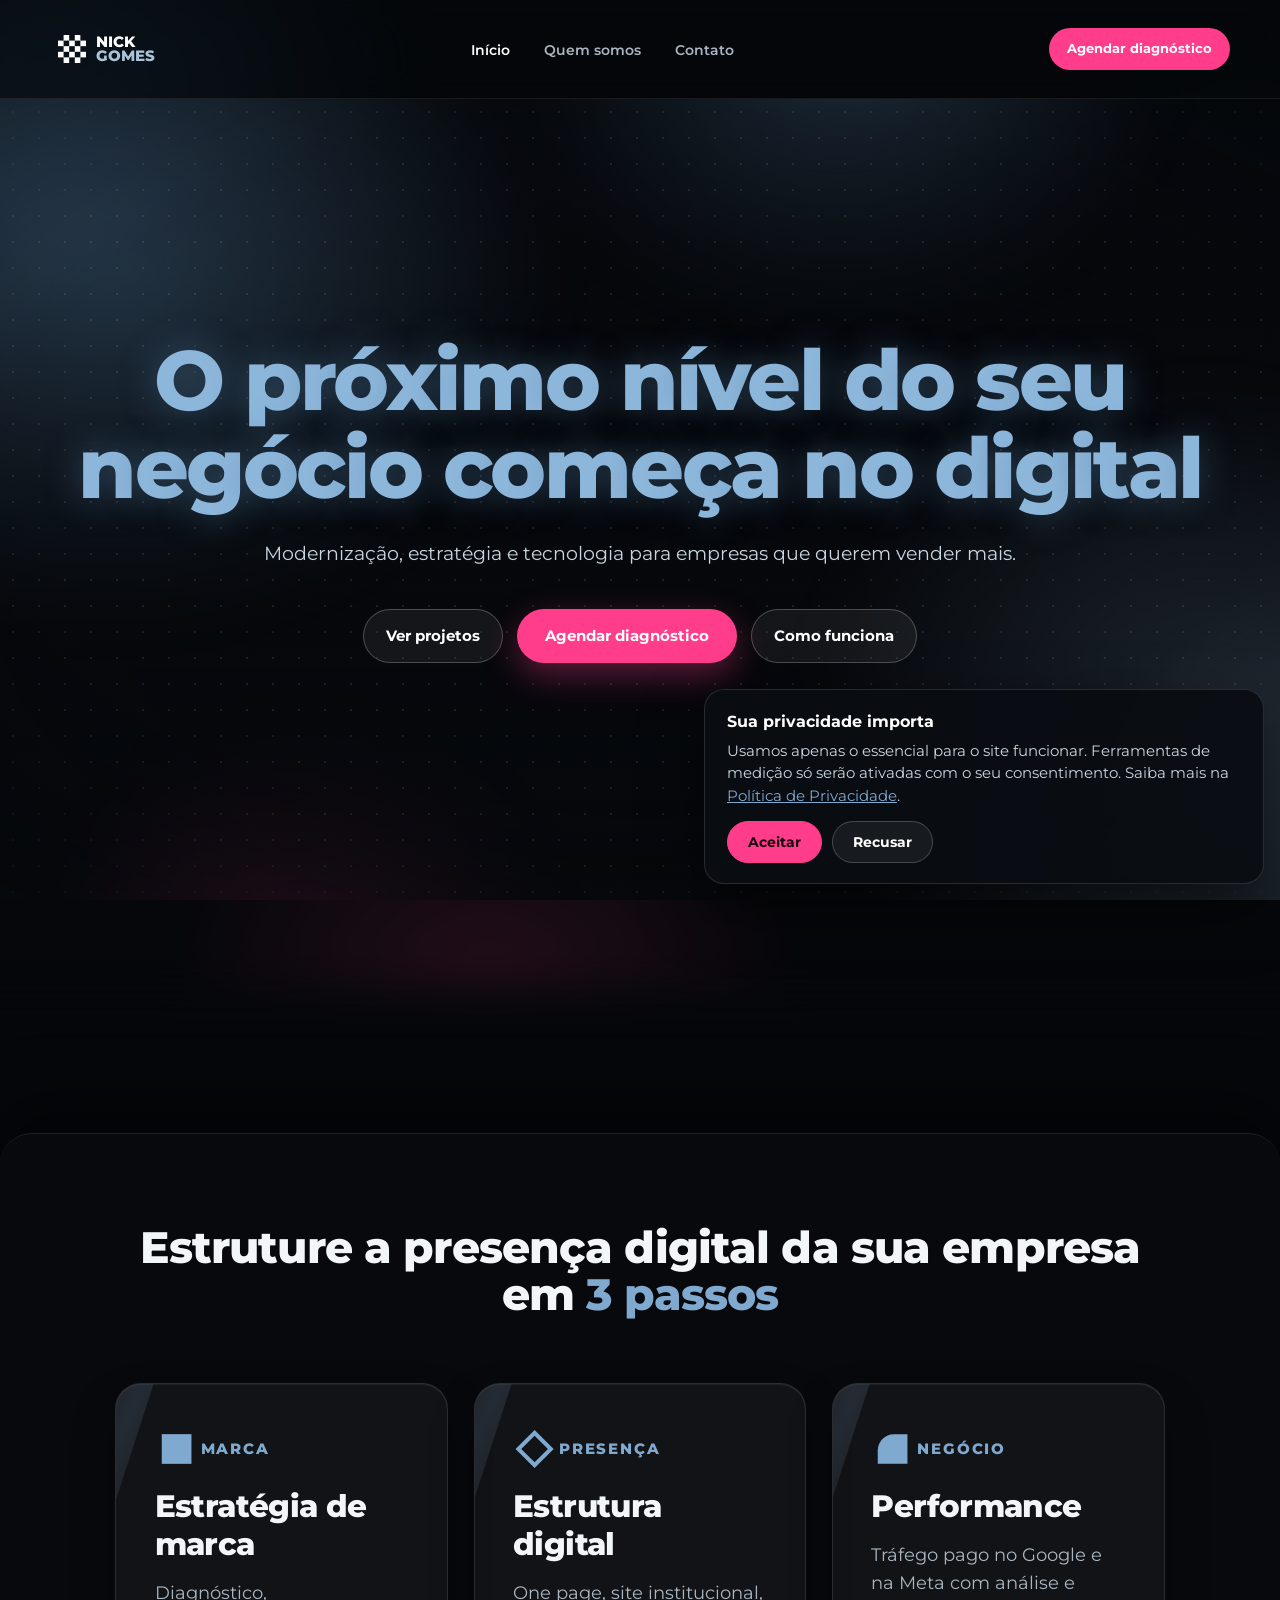
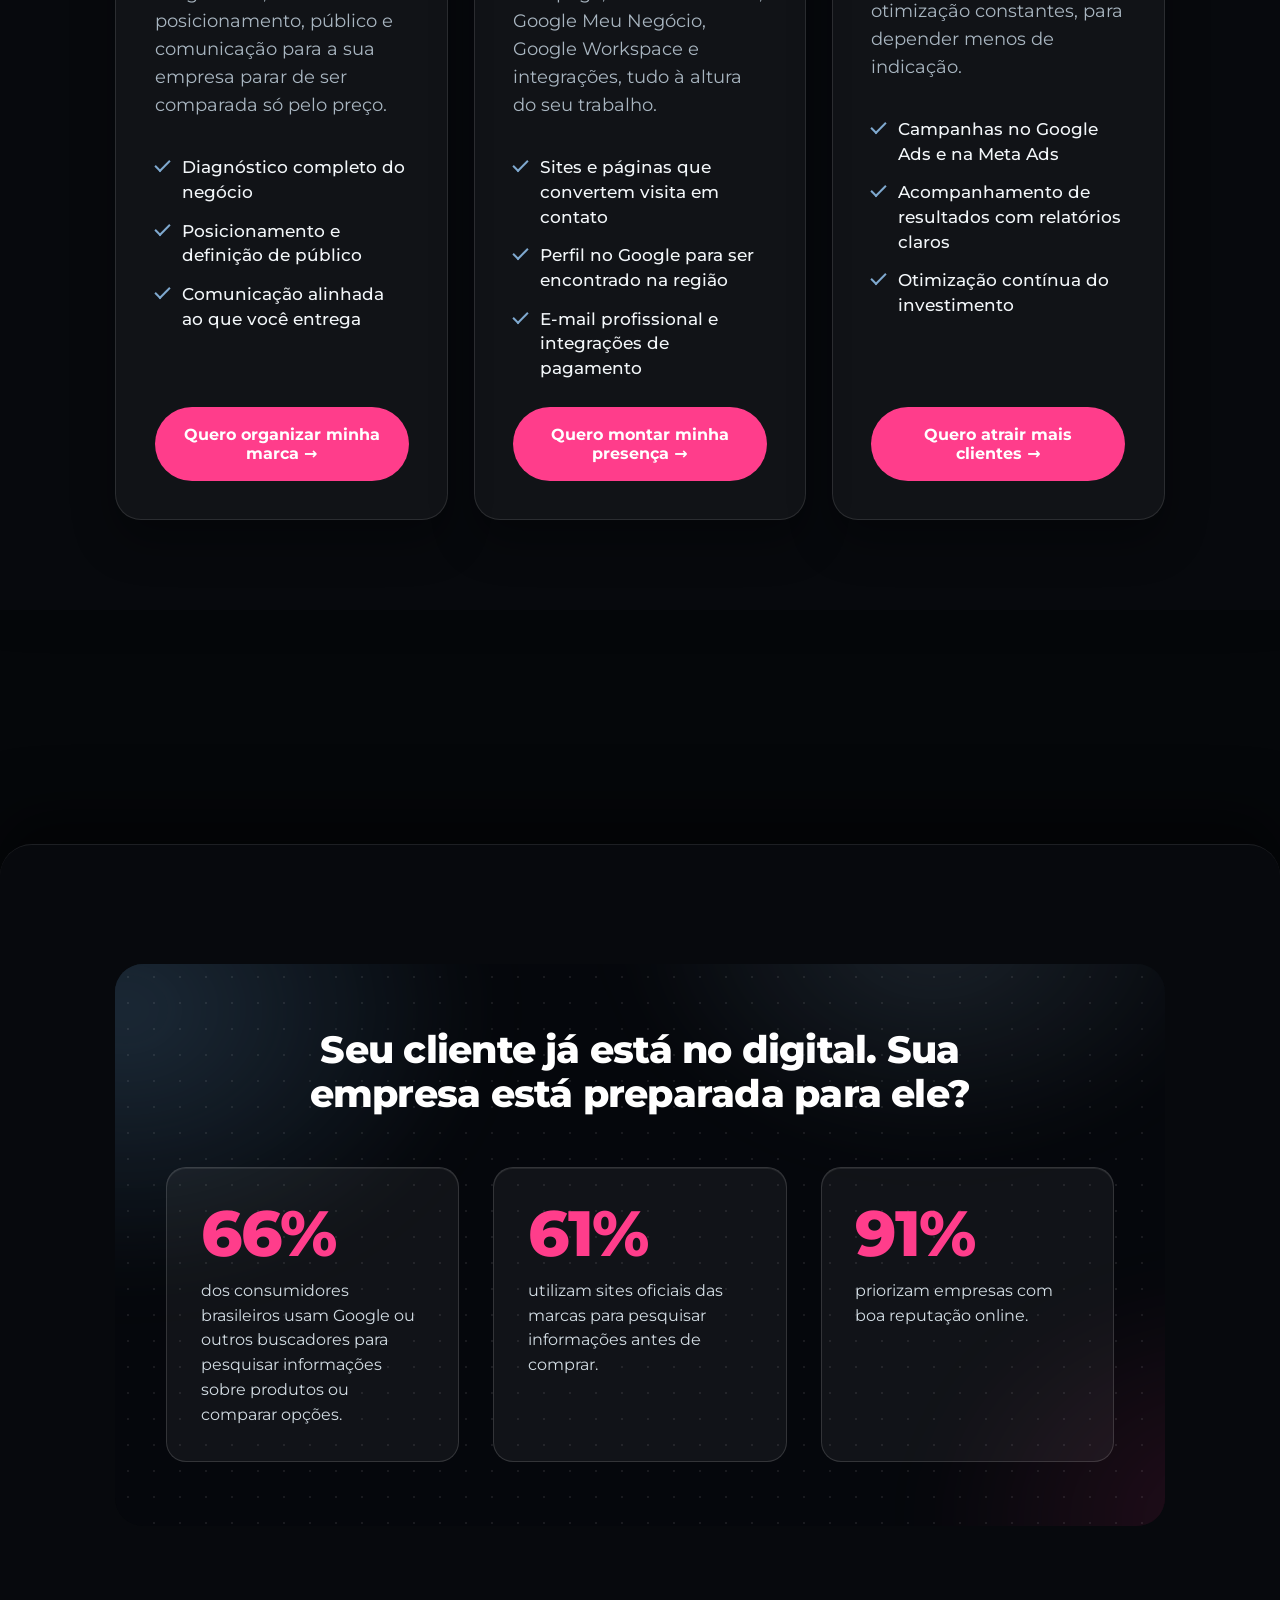
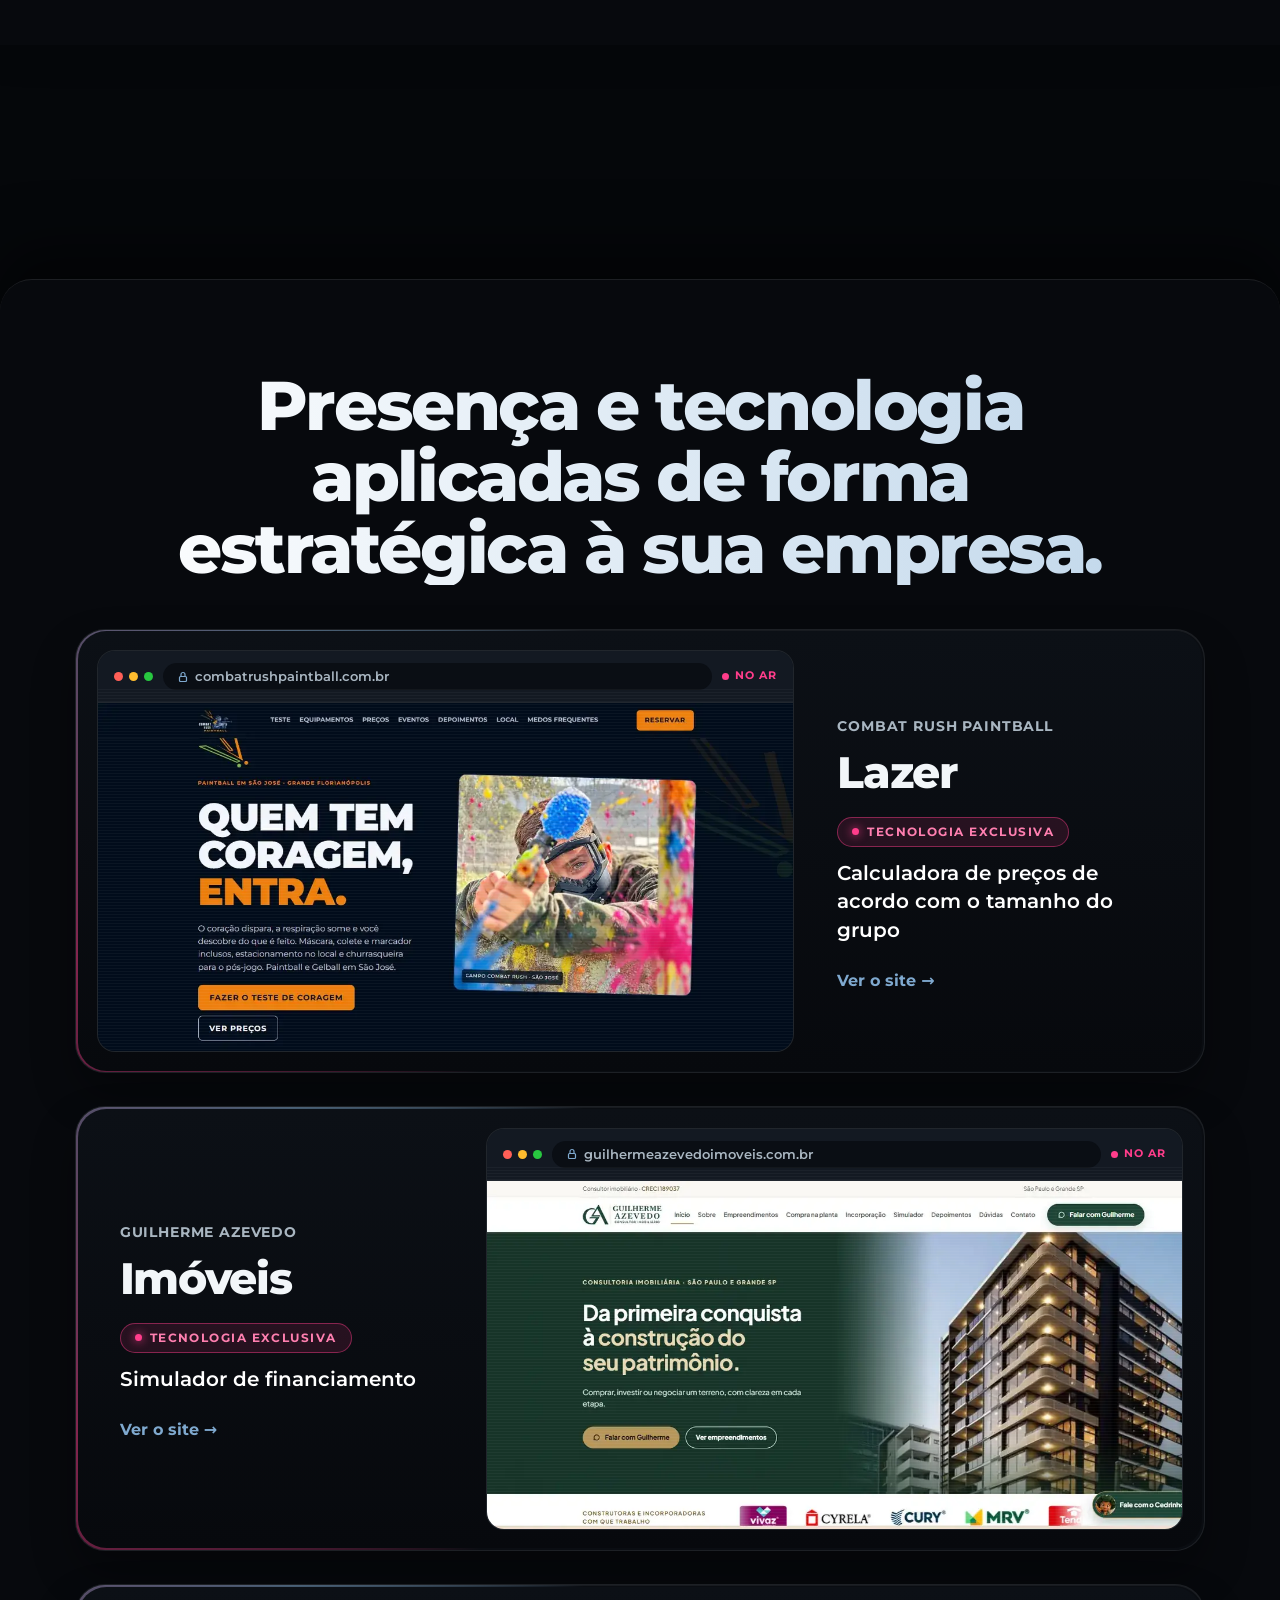
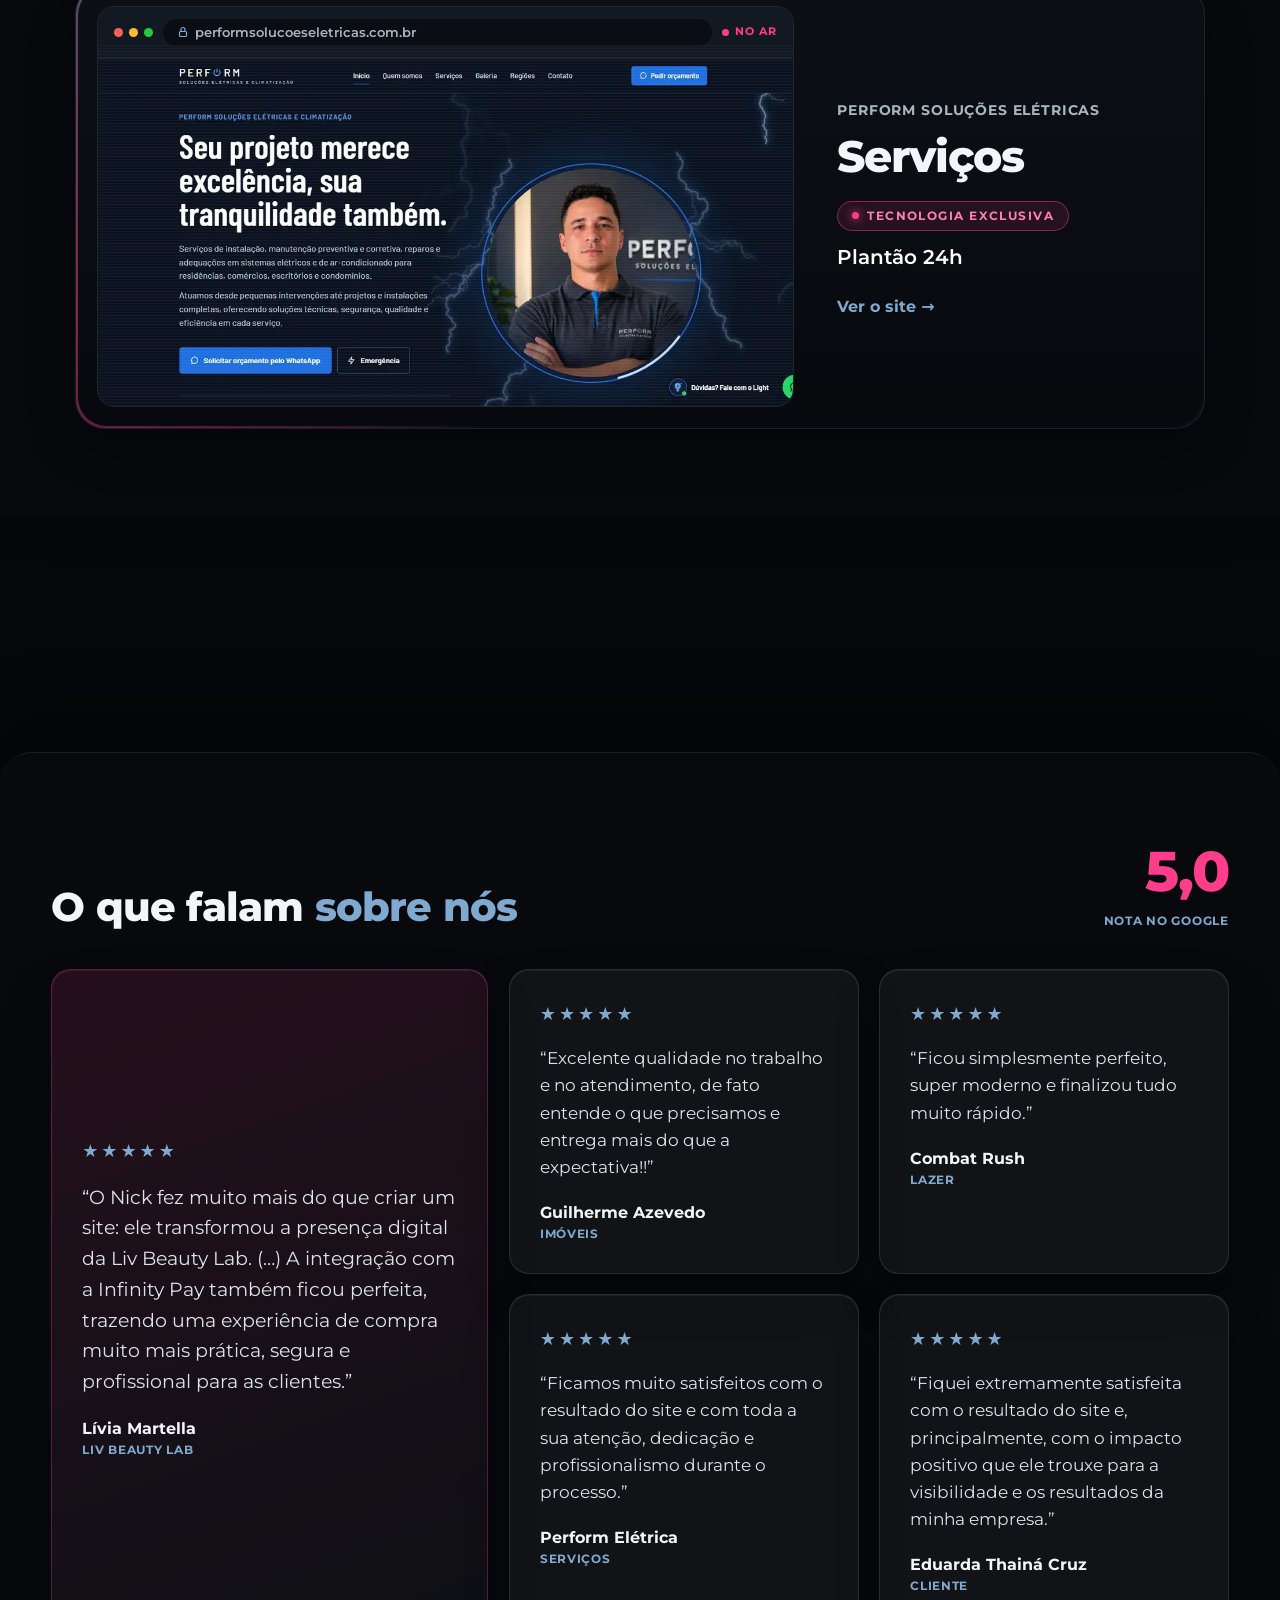
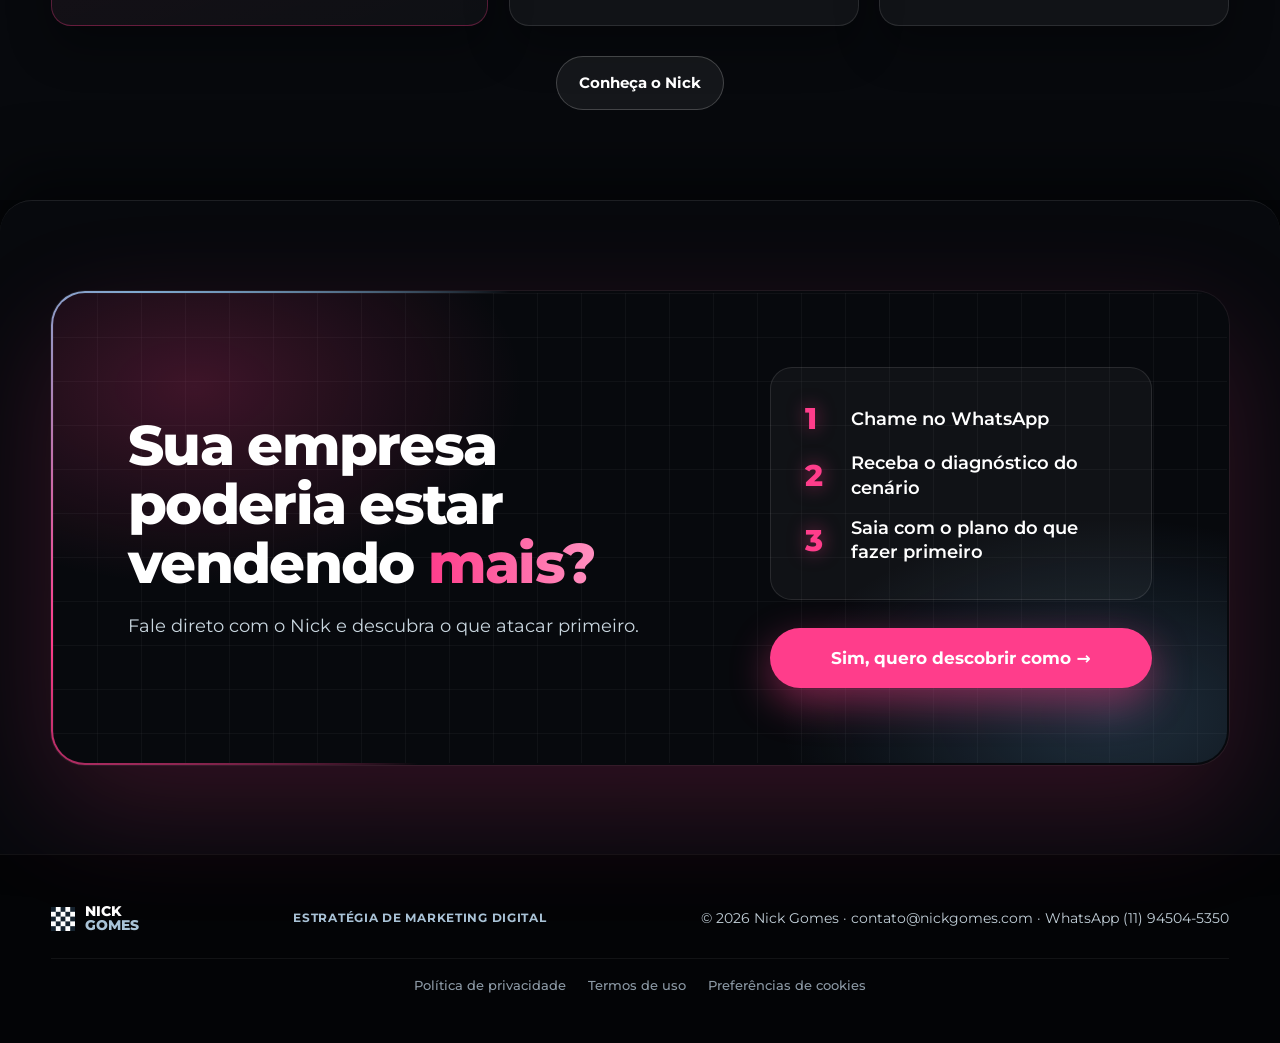
==== commit 3197f8e6: "Início: "...para empresas que querem vender mais." Frase de apoio da primeira dobra e imagem de comp" ====
--- a/index.html
+++ b/index.html
@@ -27,7 +27,7 @@
 <meta name="twitter:description" content="O próximo nível do seu negócio começa no digital: estratégia de marca, sites com tecnologia exclusiva e tráfego pago. Agende um diagnóstico.">
 <meta name="twitter:image" content="https://www.nickgomes.com/og-image.jpg">
 <link rel="preload" href="assets/fonts/montserrat.woff2" as="font" type="font/woff2" crossorigin>
-<link rel="stylesheet" href="assets/css/site.css?v=34">
+<link rel="stylesheet" href="assets/css/site.css?v=35">
 <script type="application/ld+json">{"@context": "https://schema.org", "@graph": [{"@type": "WebSite", "@id": "https://www.nickgomes.com/#site", "url": "https://www.nickgomes.com/", "name": "Nick Gomes", "inLanguage": "pt-BR", "publisher": {"@id": "https://www.nickgomes.com/#empresa"}}, {"@type": "ProfessionalService", "@id": "https://www.nickgomes.com/#empresa", "name": "Nick Gomes", "alternateName": "Nick Gomes Estratégia de Marketing Digital", "description": "Estratégia de marketing digital: marca, presença digital e performance (tráfego pago) em um método só.", "url": "https://www.nickgomes.com/", "logo": "https://www.nickgomes.com/apple-touch-icon.png?v=2", "image": "https://www.nickgomes.com/og-image.jpg", "telephone": "+5511945045350", "areaServed": {"@type": "Country", "name": "Brasil"}, "slogan": "O próximo nível do seu negócio começa no digital", "founder": {"@id": "https://www.nickgomes.com/quem-somos/#nick"}, "contactPoint": {"@type": "ContactPoint", "telephone": "+5511945045350", "contactType": "sales", "availableLanguage": "Portuguese"}, "knowsAbout": ["Marketing digital", "Posicionamento de marca", "Criação de sites", "Google Meu Negócio", "Google Workspace", "Tráfego pago", "Google Ads", "Meta Ads"], "hasOfferCatalog": {"@type": "OfferCatalog", "name": "Pilares", "itemListElement": [{"@type": "Offer", "itemOffered": {"@type": "Service", "name": "Marca", "description": "Diagnóstico, posicionamento, público e comunicação."}}, {"@type": "Offer", "itemOffered": {"@type": "Service", "name": "Presença", "description": "One page, site institucional, Google Meu Negócio, Google Workspace e integrações."}}, {"@type": "Offer", "itemOffered": {"@type": "Service", "name": "Performance", "description": "Tráfego pago, Google Ads, Meta Ads, análise e otimização."}}]}}, {"@type": "WebPage", "@id": "https://www.nickgomes.com/#pagina", "url": "https://www.nickgomes.com/", "name": "Nick Gomes | Marketing digital, sites e tráfego pago", "description": "O próximo nível do seu negócio começa no digital: estratégia de marca, sites com tecnologia exclusiva e tráfego pago. Agende um diagnóstico.", "inLanguage": "pt-BR", "isPartOf": {"@id": "https://www.nickgomes.com/#site"}, "about": {"@id": "https://www.nickgomes.com/#empresa"}, "dateModified": "2026-11-19"}]}</script>
 </head>
 <body>
@@ -42,7 +42,7 @@
 </header>
 <main id="conteudo"><div class="fold fold-hero"><section class="hero">
 <h1 class="h" data-type>O próximo nível do seu negócio começa no digital</h1>
-<p class="lead">Modernização, estratégia e tecnologia para empresas que querem evoluir.</p><div class="actions"><a class="ghost" href="#projetos">Ver projetos</a><a class="btn" href="https://wa.me/5511945045350?text=Ol%C3%A1%2C%20Nick%21%20Quero%20agendar%20um%20diagn%C3%B3stico." rel="noopener" target="_blank">Agendar diagnóstico</a><a class="ghost" href="#pilares">Como funciona</a></div>
+<p class="lead">Modernização, estratégia e tecnologia para empresas que querem vender mais.</p><div class="actions"><a class="ghost" href="#projetos">Ver projetos</a><a class="btn" href="https://wa.me/5511945045350?text=Ol%C3%A1%2C%20Nick%21%20Quero%20agendar%20um%20diagn%C3%B3stico." rel="noopener" target="_blank">Agendar diagnóstico</a><a class="ghost" href="#pilares">Como funciona</a></div>
 </section></div><div class="fold"><div class="wrap"><div class="panel"><h2 class="h h2c" id="pilares">Estruture a presença digital da sua empresa em <span class="red">3 passos</span></h2><div class="g3 pilares"><article class="card pilar"><p class="pl"><span aria-hidden="true" class="ti"><span style="width:22px;height:22px;background:currentColor"></span></span>Marca</p><h3>Estratégia de marca</h3><p>Diagnóstico, posicionamento, público e comunicação para a sua empresa parar de ser comparada só pelo preço.</p><ul><li>Diagnóstico completo do negócio</li><li>Posicionamento e definição de público</li><li>Comunicação alinhada ao que você entrega</li></ul><a class="btn" href="https://wa.me/5511945045350?text=Ol%C3%A1%2C%20Nick%21%20Quero%20organizar%20minha%20marca." rel="noopener" target="_blank">Quero organizar minha marca →</a></article><article class="card pilar"><p class="pl"><span aria-hidden="true" class="ti"><span style="width:20px;height:20px;border:3px solid currentColor;transform:rotate(45deg)"></span></span>Presença</p><h3>Estrutura digital</h3><p>One page, site institucional, Google Meu Negócio, Google Workspace e integrações, tudo à altura do seu trabalho.</p><ul><li>Sites e páginas que convertem visita em contato</li><li>Perfil no Google para ser encontrado na região</li><li>E-mail profissional e integrações de pagamento</li></ul><a class="btn" href="https://wa.me/5511945045350?text=Ol%C3%A1%2C%20Nick%21%20Quero%20montar%20minha%20presen%C3%A7a." rel="noopener" target="_blank">Quero montar minha presença →</a></article><article class="card pilar"><p class="pl"><span aria-hidden="true" class="ti"><span style="width:22px;height:22px;background:currentColor;border-top-left-radius:12px"></span></span>Negócio</p><h3>Performance</h3><p>Tráfego pago no Google e na Meta com análise e otimização constantes, para depender menos de indicação.</p><ul><li>Campanhas no Google Ads e na Meta Ads</li><li>Acompanhamento de resultados com relatórios claros</li><li>Otimização contínua do investimento</li></ul><a class="btn" href="https://wa.me/5511945045350?text=Ol%C3%A1%2C%20Nick%21%20Quero%20atrair%20mais%20clientes." rel="noopener" target="_blank">Quero atrair mais clientes →</a></article></div></div></div></div><div class="fold"><div class="wrap"><div class="panel"><section aria-labelledby="dados-t" class="dados"><h2 class="h" id="dados-t">Seu cliente já está no digital. Sua empresa está preparada para ele?</h2><div class="g3"><div class="stat"><p class="n">66%</p><p>dos consumidores brasileiros usam Google ou outros buscadores para pesquisar informações sobre produtos ou comparar opções.</p></div><div class="stat"><p class="n">61%</p><p>utilizam sites oficiais das marcas para pesquisar informações antes de comprar.</p></div><div class="stat"><p class="n">91%</p><p>priorizam empresas com boa reputação online.</p></div></div></section></div></div></div><div class="fold" id="projetos"><div class="wrap"><div class="panel"><div class="noar"><h2 class="h">Presença e tecnologia aplicadas de forma estratégica à sua empresa.</h2><div class="g3"><article class="site tech"><div class="frame"><div class="bbar" aria-hidden="true"><span class="dots"><i></i><i></i><i></i></span><span class="url"><svg viewBox="0 0 24 24" width="12" height="12" fill="none" stroke="currentColor" stroke-width="2.4"><rect x="5" y="11" width="14" height="10" rx="2"/><path d="M8 11V7a4 4 0 0 1 8 0v4"/></svg>combatrushpaintball.com.br</span><span class="live-dot">no ar</span></div><img alt="Página inicial do site da Combat Rush Paintball, em São José (SC), com o título “Quem tem coragem, entra.”" decoding="async" height="600" loading="lazy" sizes="(max-width:900px) 92vw, 62vw" src="assets/img/projeto-lazer-combat-rush.webp" srcset="assets/img/projeto-lazer-combat-rush-600.webp 600w, assets/img/projeto-lazer-combat-rush.webp 1200w" width="1200"/><span class="scan" aria-hidden="true"></span></div><div class="in"><p class="m">Combat Rush Paintball</p><h3 class="h">Lazer</h3><p class="tx"><span class="chip"><i aria-hidden="true"></i>Tecnologia exclusiva</span><span class="ft">Calculadora de preços de acordo com o tamanho do grupo</span></p><a class="go" href="https://combatrushpaintball.com.br/" rel="noopener" target="_blank">Ver o site →</a></div></article><article class="site tech"><div class="frame"><div class="bbar" aria-hidden="true"><span class="dots"><i></i><i></i><i></i></span><span class="url"><svg viewBox="0 0 24 24" width="12" height="12" fill="none" stroke="currentColor" stroke-width="2.4"><rect x="5" y="11" width="14" height="10" rx="2"/><path d="M8 11V7a4 4 0 0 1 8 0v4"/></svg>guilhermeazevedoimoveis.com.br</span><span class="live-dot">no ar</span></div><img alt="Página inicial do site do consultor imobiliário Guilherme Azevedo, com o título “Da primeira conquista à construção do seu patrimônio.”" decoding="async" height="600" loading="lazy" sizes="(max-width:900px) 92vw, 62vw" src="assets/img/projeto-imoveis-guilherme-azevedo.webp" srcset="assets/img/projeto-imoveis-guilherme-azevedo-600.webp 600w, assets/img/projeto-imoveis-guilherme-azevedo.webp 1200w" width="1200"/><span class="scan" aria-hidden="true"></span></div><div class="in"><p class="m">Guilherme Azevedo</p><h3 class="h">Imóveis</h3><p class="tx"><span class="chip"><i aria-hidden="true"></i>Tecnologia exclusiva</span><span class="ft">Simulador de financiamento</span></p><a class="go" href="https://guilhermeazevedoimoveis.com.br/" rel="noopener" target="_blank">Ver o site →</a></div></article><article class="site tech"><div class="frame"><div class="bbar" aria-hidden="true"><span class="dots"><i></i><i></i><i></i></span><span class="url"><svg viewBox="0 0 24 24" width="12" height="12" fill="none" stroke="currentColor" stroke-width="2.4"><rect x="5" y="11" width="14" height="10" rx="2"/><path d="M8 11V7a4 4 0 0 1 8 0v4"/></svg>performsolucoeseletricas.com.br</span><span class="live-dot">no ar</span></div><img alt="Página inicial do site da Perform Soluções Elétricas, com o título “Seu projeto merece excelência, sua tranquilidade também.”" decoding="async" height="600" loading="lazy" sizes="(max-width:900px) 92vw, 62vw" src="assets/img/projeto-servicos-perform.webp" srcset="assets/img/projeto-servicos-perform-600.webp 600w, assets/img/projeto-servicos-perform.webp 1200w" width="1200"/><span class="scan" aria-hidden="true"></span></div><div class="in"><p class="m">Perform Soluções Elétricas</p><h3 class="h">Serviços</h3><p class="tx"><span class="chip"><i aria-hidden="true"></i>Tecnologia exclusiva</span><span class="ft">Plantão 24h</span></p><a class="go" href="https://performsolucoeseletricas.com.br/" rel="noopener" target="_blank">Ver o site →</a></div></article></div></div></div></div></div><div class="fold"><section aria-labelledby="rec-t" class="sec" id="depoimentos"><div class="sec-head"><h2 class="h" id="rec-t">O que falam <span class="red">sobre nós</span></h2>
 <div class="score"><p class="h">5,0</p><p class="m">Nota no Google</p></div></div>
 <div class="revs"><figure class="rv rv-feat" style="margin:0"><p aria-label="5 de 5 estrelas" class="stars">★★★★★</p><blockquote>“O Nick fez muito mais do que criar um site: ele transformou a presença digital da Liv Beauty Lab. (…) A integração com a Infinity Pay também ficou perfeita, trazendo uma experiência de compra muito mais prática, segura e profissional para as clientes.”</blockquote><figcaption><cite>Lívia Martella</cite><span class="m">Liv Beauty Lab</span></figcaption></figure><figure class="rv" style="margin:0"><p aria-label="5 de 5 estrelas" class="stars">★★★★★</p><blockquote>“Excelente qualidade no trabalho e no atendimento, de fato entende o que precisamos e entrega mais do que a expectativa!!”</blockquote><figcaption><cite>Guilherme Azevedo</cite><span class="m">Imóveis</span></figcaption></figure><figure class="rv" style="margin:0"><p aria-label="5 de 5 estrelas" class="stars">★★★★★</p><blockquote>“Ficou simplesmente perfeito, super moderno e finalizou tudo muito rápido.”</blockquote><figcaption><cite>Combat Rush</cite><span class="m">Lazer</span></figcaption></figure><figure class="rv" style="margin:0"><p aria-label="5 de 5 estrelas" class="stars">★★★★★</p><blockquote>“Ficamos muito satisfeitos com o resultado do site e com toda a sua atenção, dedicação e profissionalismo durante o processo.”</blockquote><figcaption><cite>Perform Elétrica</cite><span class="m">Serviços</span></figcaption></figure><figure class="rv" style="margin:0"><p aria-label="5 de 5 estrelas" class="stars">★★★★★</p><blockquote>“Fiquei extremamente satisfeita com o resultado do site e, principalmente, com o impacto positivo que ele trouxe para a visibilidade e os resultados da minha empresa.”</blockquote><figcaption><cite>Eduarda Thainá Cruz</cite><span class="m">Cliente</span></figcaption></figure></div>
@@ -56,6 +56,6 @@
 <span>© 2026 Nick Gomes · <a href="#" data-m="Y29udGF0b0BuaWNrZ29tZXMuY29t" rel="nofollow">contato<span class="at" aria-hidden="true"></span>nickgomes.com</a> · <a href="https://wa.me/5511945045350?text=Ol%C3%A1%2C%20Nick%21" target="_blank" rel="noopener">WhatsApp (11) 94504-5350</a></span>
 <nav class="legal-links" aria-label="Informações legais"><a href="politica-de-privacidade/">Política de privacidade</a><a href="termos-de-uso/">Termos de uso</a><a href="#cookies" data-cookies>Preferências de cookies</a></nav>
 </footer>
-<script src="assets/js/site.js?v=34" defer></script>
+<script src="assets/js/site.js?v=35" defer></script>
 </body>
 </html>
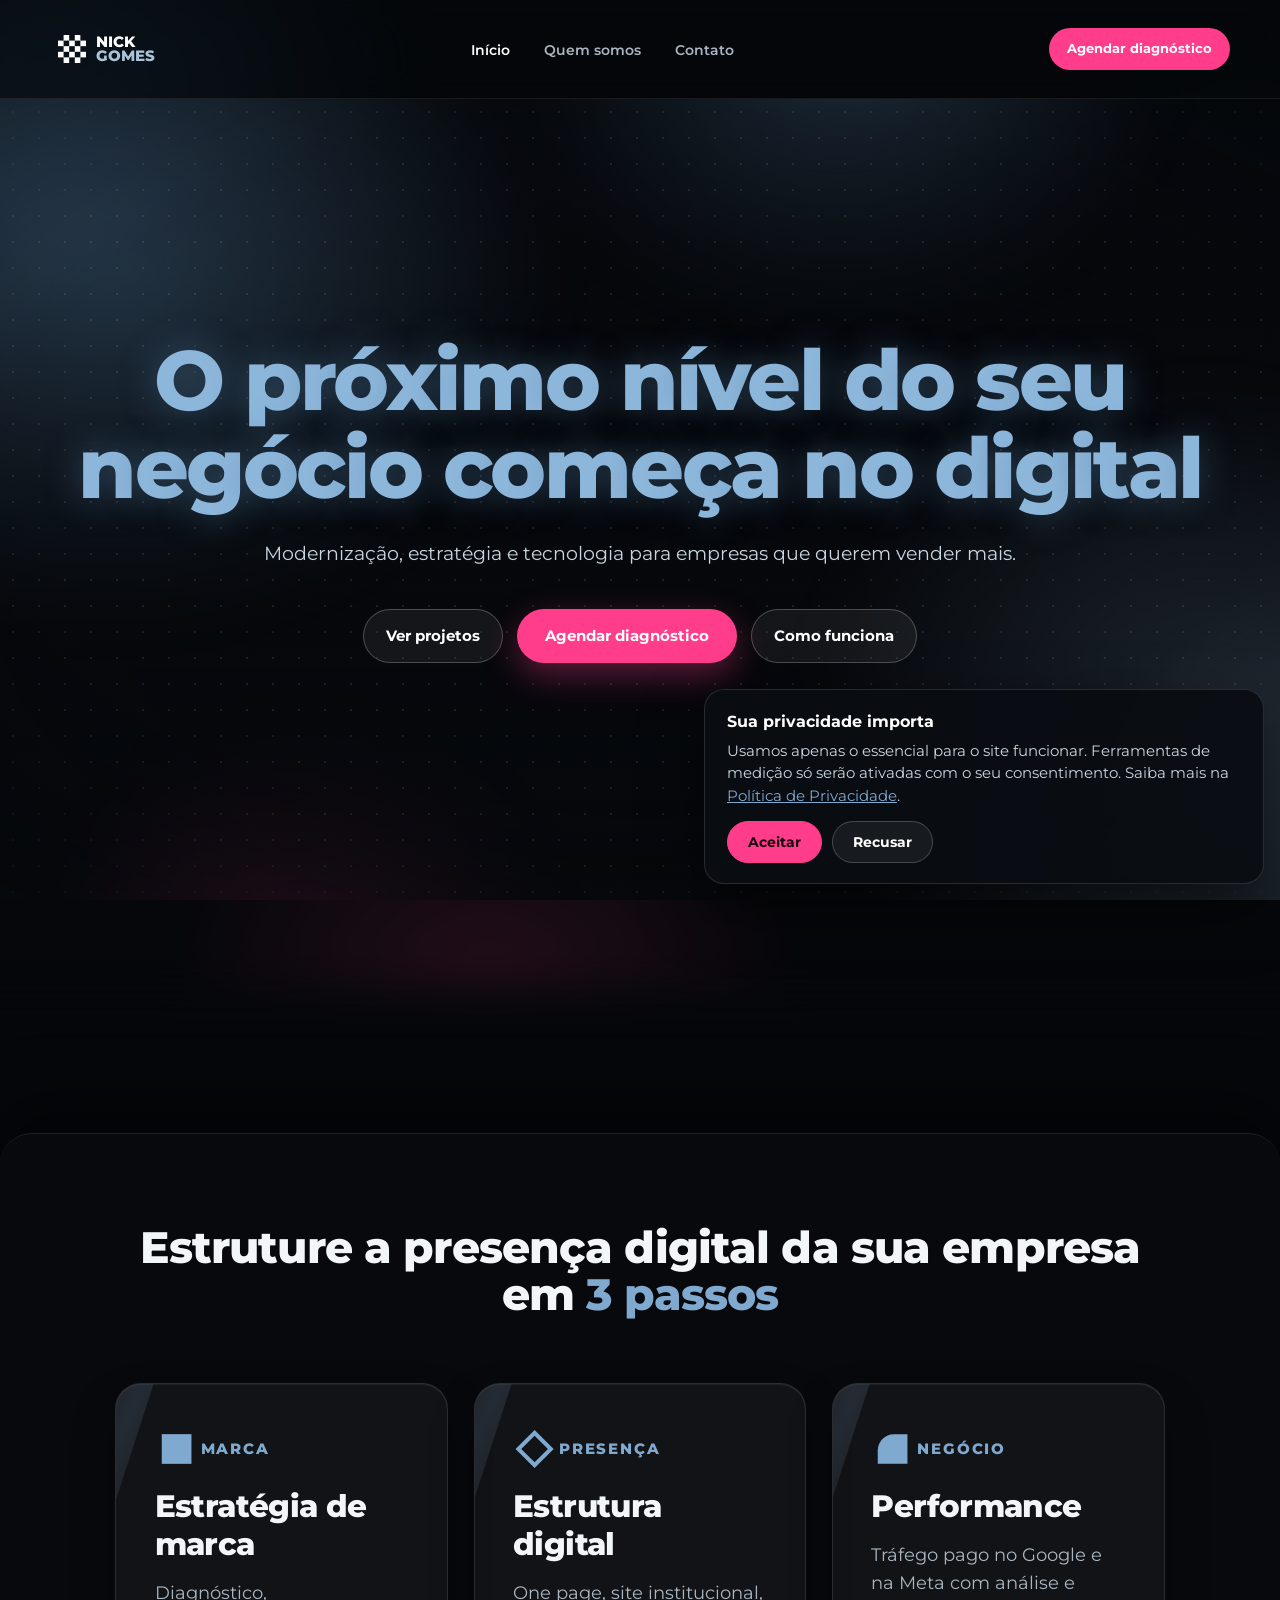
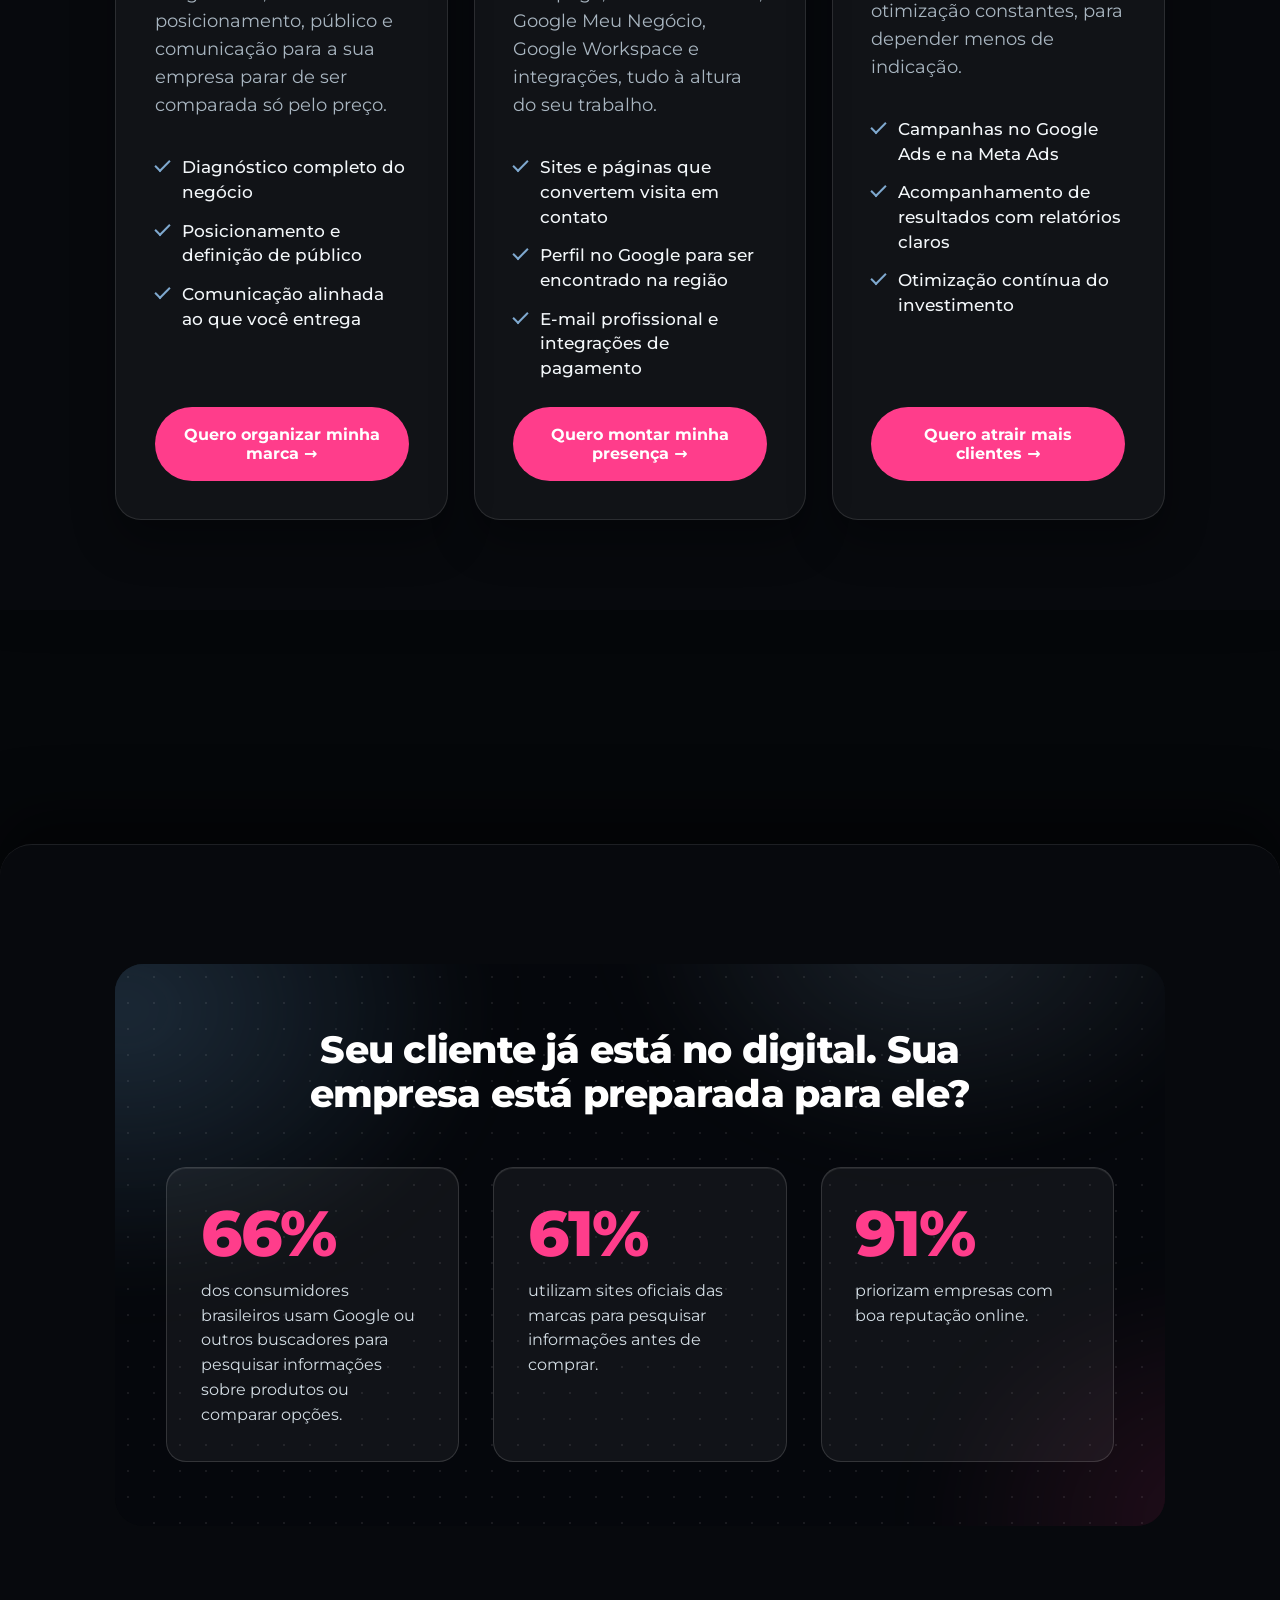
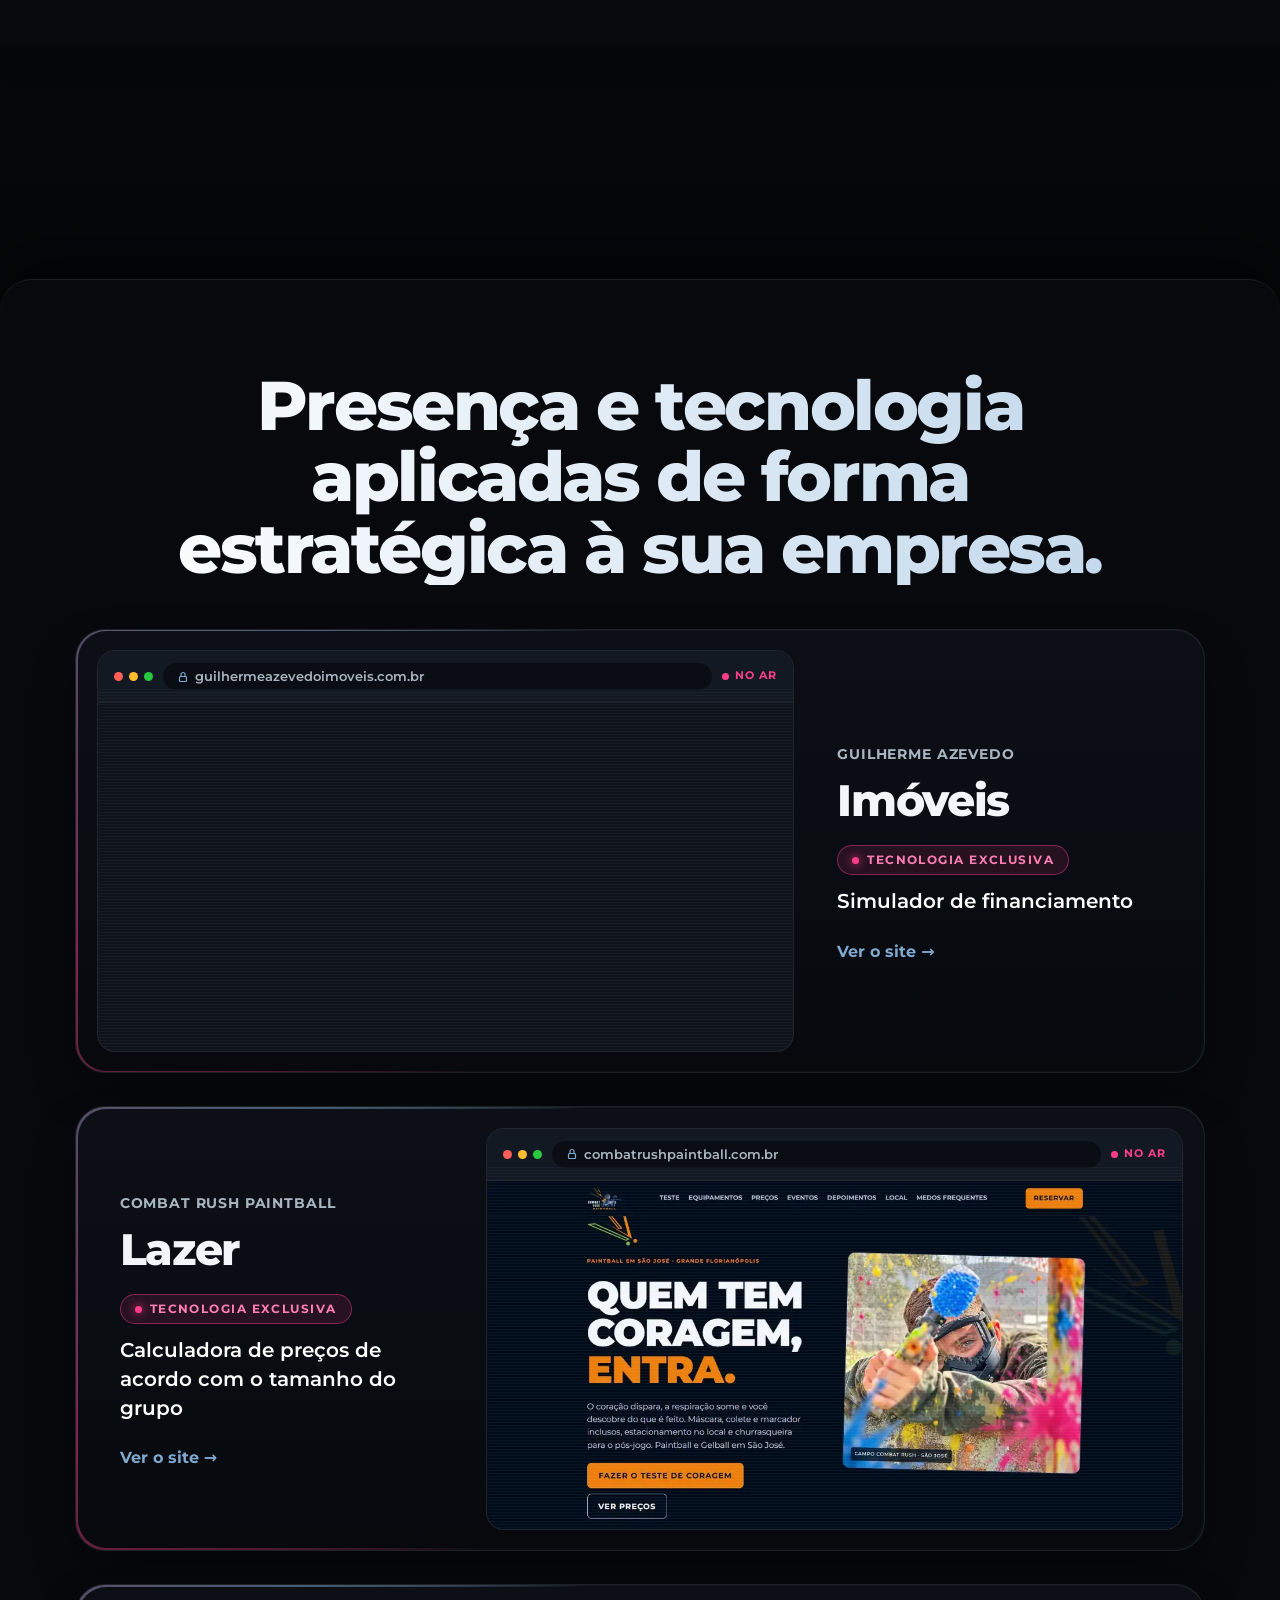
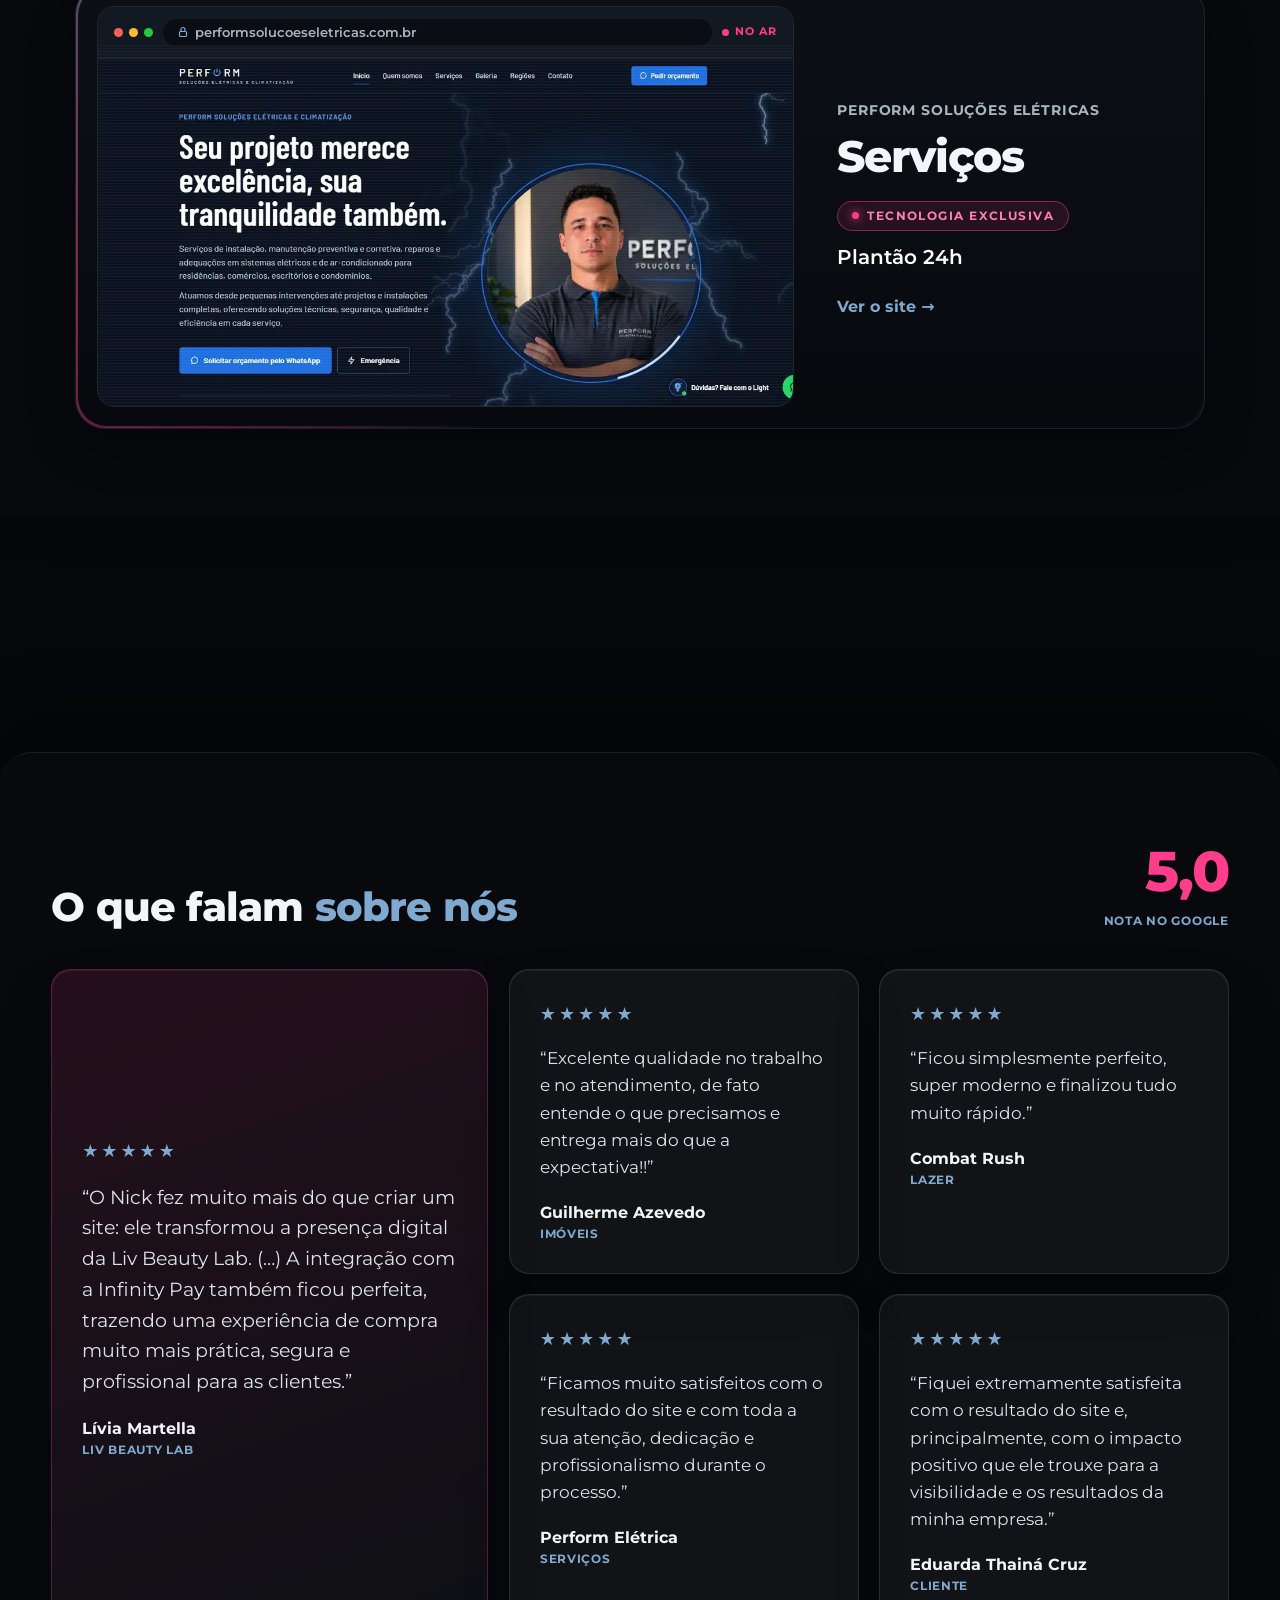
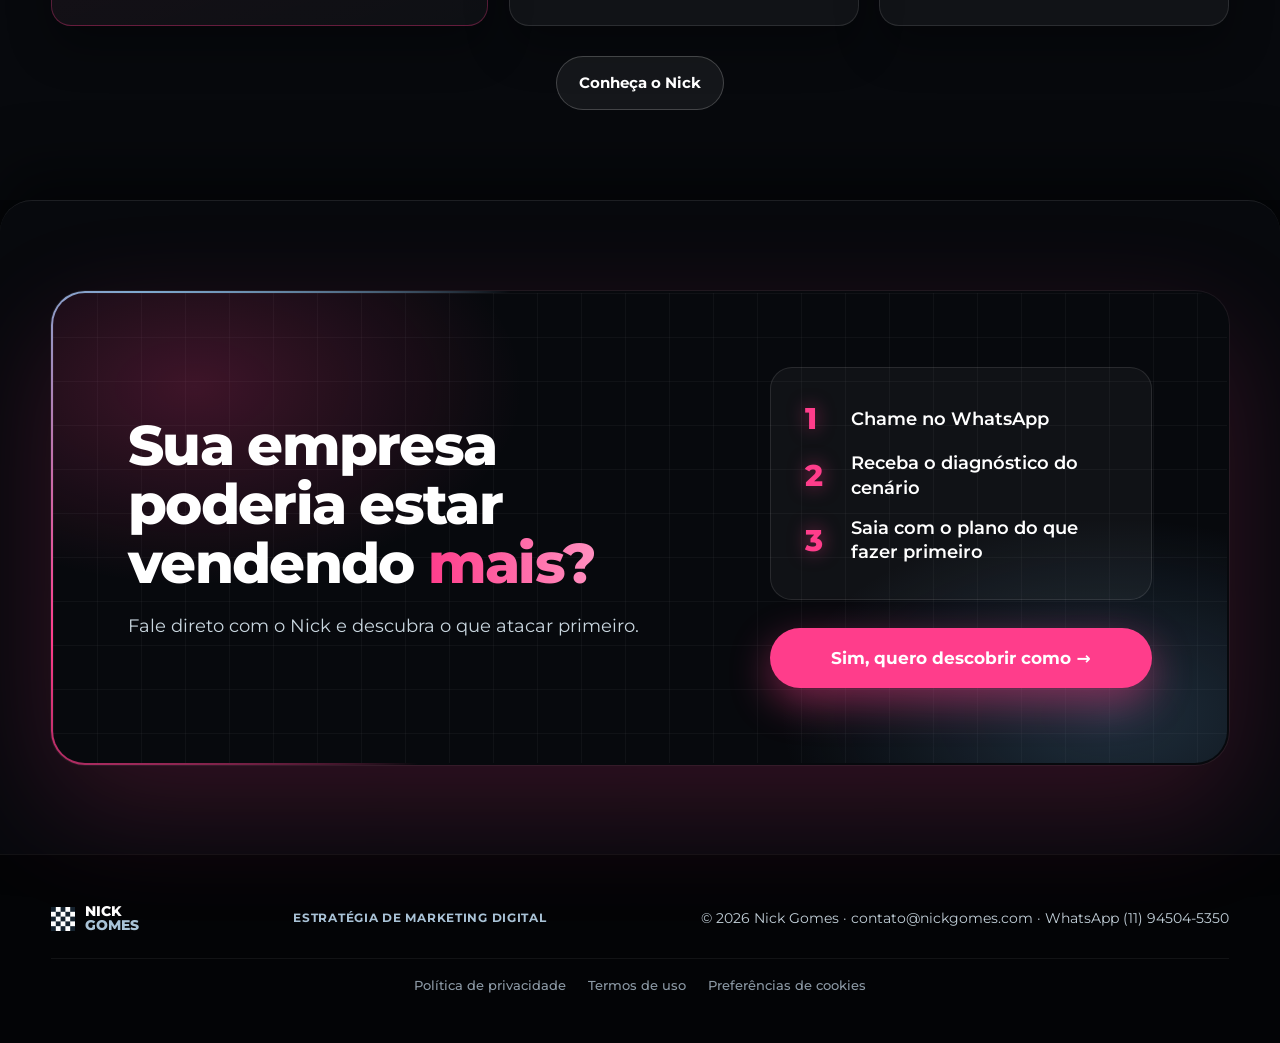
==== commit 67251463: "Início: projetos com Imóveis primeiro Ordem: Imóveis (Guilherme Azevedo), Lazer (Combat Rush), Servi" ====
--- a/index.html
+++ b/index.html
@@ -27,7 +27,7 @@
 <meta name="twitter:description" content="O próximo nível do seu negócio começa no digital: estratégia de marca, sites com tecnologia exclusiva e tráfego pago. Agende um diagnóstico.">
 <meta name="twitter:image" content="https://www.nickgomes.com/og-image.jpg">
 <link rel="preload" href="assets/fonts/montserrat.woff2" as="font" type="font/woff2" crossorigin>
-<link rel="stylesheet" href="assets/css/site.css?v=35">
+<link rel="stylesheet" href="assets/css/site.css?v=36">
 <script type="application/ld+json">{"@context": "https://schema.org", "@graph": [{"@type": "WebSite", "@id": "https://www.nickgomes.com/#site", "url": "https://www.nickgomes.com/", "name": "Nick Gomes", "inLanguage": "pt-BR", "publisher": {"@id": "https://www.nickgomes.com/#empresa"}}, {"@type": "ProfessionalService", "@id": "https://www.nickgomes.com/#empresa", "name": "Nick Gomes", "alternateName": "Nick Gomes Estratégia de Marketing Digital", "description": "Estratégia de marketing digital: marca, presença digital e performance (tráfego pago) em um método só.", "url": "https://www.nickgomes.com/", "logo": "https://www.nickgomes.com/apple-touch-icon.png?v=2", "image": "https://www.nickgomes.com/og-image.jpg", "telephone": "+5511945045350", "areaServed": {"@type": "Country", "name": "Brasil"}, "slogan": "O próximo nível do seu negócio começa no digital", "founder": {"@id": "https://www.nickgomes.com/quem-somos/#nick"}, "contactPoint": {"@type": "ContactPoint", "telephone": "+5511945045350", "contactType": "sales", "availableLanguage": "Portuguese"}, "knowsAbout": ["Marketing digital", "Posicionamento de marca", "Criação de sites", "Google Meu Negócio", "Google Workspace", "Tráfego pago", "Google Ads", "Meta Ads"], "hasOfferCatalog": {"@type": "OfferCatalog", "name": "Pilares", "itemListElement": [{"@type": "Offer", "itemOffered": {"@type": "Service", "name": "Marca", "description": "Diagnóstico, posicionamento, público e comunicação."}}, {"@type": "Offer", "itemOffered": {"@type": "Service", "name": "Presença", "description": "One page, site institucional, Google Meu Negócio, Google Workspace e integrações."}}, {"@type": "Offer", "itemOffered": {"@type": "Service", "name": "Performance", "description": "Tráfego pago, Google Ads, Meta Ads, análise e otimização."}}]}}, {"@type": "WebPage", "@id": "https://www.nickgomes.com/#pagina", "url": "https://www.nickgomes.com/", "name": "Nick Gomes | Marketing digital, sites e tráfego pago", "description": "O próximo nível do seu negócio começa no digital: estratégia de marca, sites com tecnologia exclusiva e tráfego pago. Agende um diagnóstico.", "inLanguage": "pt-BR", "isPartOf": {"@id": "https://www.nickgomes.com/#site"}, "about": {"@id": "https://www.nickgomes.com/#empresa"}, "dateModified": "2026-11-19"}]}</script>
 </head>
 <body>
@@ -43,7 +43,7 @@
 <main id="conteudo"><div class="fold fold-hero"><section class="hero">
 <h1 class="h" data-type>O próximo nível do seu negócio começa no digital</h1>
 <p class="lead">Modernização, estratégia e tecnologia para empresas que querem vender mais.</p><div class="actions"><a class="ghost" href="#projetos">Ver projetos</a><a class="btn" href="https://wa.me/5511945045350?text=Ol%C3%A1%2C%20Nick%21%20Quero%20agendar%20um%20diagn%C3%B3stico." rel="noopener" target="_blank">Agendar diagnóstico</a><a class="ghost" href="#pilares">Como funciona</a></div>
-</section></div><div class="fold"><div class="wrap"><div class="panel"><h2 class="h h2c" id="pilares">Estruture a presença digital da sua empresa em <span class="red">3 passos</span></h2><div class="g3 pilares"><article class="card pilar"><p class="pl"><span aria-hidden="true" class="ti"><span style="width:22px;height:22px;background:currentColor"></span></span>Marca</p><h3>Estratégia de marca</h3><p>Diagnóstico, posicionamento, público e comunicação para a sua empresa parar de ser comparada só pelo preço.</p><ul><li>Diagnóstico completo do negócio</li><li>Posicionamento e definição de público</li><li>Comunicação alinhada ao que você entrega</li></ul><a class="btn" href="https://wa.me/5511945045350?text=Ol%C3%A1%2C%20Nick%21%20Quero%20organizar%20minha%20marca." rel="noopener" target="_blank">Quero organizar minha marca →</a></article><article class="card pilar"><p class="pl"><span aria-hidden="true" class="ti"><span style="width:20px;height:20px;border:3px solid currentColor;transform:rotate(45deg)"></span></span>Presença</p><h3>Estrutura digital</h3><p>One page, site institucional, Google Meu Negócio, Google Workspace e integrações, tudo à altura do seu trabalho.</p><ul><li>Sites e páginas que convertem visita em contato</li><li>Perfil no Google para ser encontrado na região</li><li>E-mail profissional e integrações de pagamento</li></ul><a class="btn" href="https://wa.me/5511945045350?text=Ol%C3%A1%2C%20Nick%21%20Quero%20montar%20minha%20presen%C3%A7a." rel="noopener" target="_blank">Quero montar minha presença →</a></article><article class="card pilar"><p class="pl"><span aria-hidden="true" class="ti"><span style="width:22px;height:22px;background:currentColor;border-top-left-radius:12px"></span></span>Negócio</p><h3>Performance</h3><p>Tráfego pago no Google e na Meta com análise e otimização constantes, para depender menos de indicação.</p><ul><li>Campanhas no Google Ads e na Meta Ads</li><li>Acompanhamento de resultados com relatórios claros</li><li>Otimização contínua do investimento</li></ul><a class="btn" href="https://wa.me/5511945045350?text=Ol%C3%A1%2C%20Nick%21%20Quero%20atrair%20mais%20clientes." rel="noopener" target="_blank">Quero atrair mais clientes →</a></article></div></div></div></div><div class="fold"><div class="wrap"><div class="panel"><section aria-labelledby="dados-t" class="dados"><h2 class="h" id="dados-t">Seu cliente já está no digital. Sua empresa está preparada para ele?</h2><div class="g3"><div class="stat"><p class="n">66%</p><p>dos consumidores brasileiros usam Google ou outros buscadores para pesquisar informações sobre produtos ou comparar opções.</p></div><div class="stat"><p class="n">61%</p><p>utilizam sites oficiais das marcas para pesquisar informações antes de comprar.</p></div><div class="stat"><p class="n">91%</p><p>priorizam empresas com boa reputação online.</p></div></div></section></div></div></div><div class="fold" id="projetos"><div class="wrap"><div class="panel"><div class="noar"><h2 class="h">Presença e tecnologia aplicadas de forma estratégica à sua empresa.</h2><div class="g3"><article class="site tech"><div class="frame"><div class="bbar" aria-hidden="true"><span class="dots"><i></i><i></i><i></i></span><span class="url"><svg viewBox="0 0 24 24" width="12" height="12" fill="none" stroke="currentColor" stroke-width="2.4"><rect x="5" y="11" width="14" height="10" rx="2"/><path d="M8 11V7a4 4 0 0 1 8 0v4"/></svg>combatrushpaintball.com.br</span><span class="live-dot">no ar</span></div><img alt="Página inicial do site da Combat Rush Paintball, em São José (SC), com o título “Quem tem coragem, entra.”" decoding="async" height="600" loading="lazy" sizes="(max-width:900px) 92vw, 62vw" src="assets/img/projeto-lazer-combat-rush.webp" srcset="assets/img/projeto-lazer-combat-rush-600.webp 600w, assets/img/projeto-lazer-combat-rush.webp 1200w" width="1200"/><span class="scan" aria-hidden="true"></span></div><div class="in"><p class="m">Combat Rush Paintball</p><h3 class="h">Lazer</h3><p class="tx"><span class="chip"><i aria-hidden="true"></i>Tecnologia exclusiva</span><span class="ft">Calculadora de preços de acordo com o tamanho do grupo</span></p><a class="go" href="https://combatrushpaintball.com.br/" rel="noopener" target="_blank">Ver o site →</a></div></article><article class="site tech"><div class="frame"><div class="bbar" aria-hidden="true"><span class="dots"><i></i><i></i><i></i></span><span class="url"><svg viewBox="0 0 24 24" width="12" height="12" fill="none" stroke="currentColor" stroke-width="2.4"><rect x="5" y="11" width="14" height="10" rx="2"/><path d="M8 11V7a4 4 0 0 1 8 0v4"/></svg>guilhermeazevedoimoveis.com.br</span><span class="live-dot">no ar</span></div><img alt="Página inicial do site do consultor imobiliário Guilherme Azevedo, com o título “Da primeira conquista à construção do seu patrimônio.”" decoding="async" height="600" loading="lazy" sizes="(max-width:900px) 92vw, 62vw" src="assets/img/projeto-imoveis-guilherme-azevedo.webp" srcset="assets/img/projeto-imoveis-guilherme-azevedo-600.webp 600w, assets/img/projeto-imoveis-guilherme-azevedo.webp 1200w" width="1200"/><span class="scan" aria-hidden="true"></span></div><div class="in"><p class="m">Guilherme Azevedo</p><h3 class="h">Imóveis</h3><p class="tx"><span class="chip"><i aria-hidden="true"></i>Tecnologia exclusiva</span><span class="ft">Simulador de financiamento</span></p><a class="go" href="https://guilhermeazevedoimoveis.com.br/" rel="noopener" target="_blank">Ver o site →</a></div></article><article class="site tech"><div class="frame"><div class="bbar" aria-hidden="true"><span class="dots"><i></i><i></i><i></i></span><span class="url"><svg viewBox="0 0 24 24" width="12" height="12" fill="none" stroke="currentColor" stroke-width="2.4"><rect x="5" y="11" width="14" height="10" rx="2"/><path d="M8 11V7a4 4 0 0 1 8 0v4"/></svg>performsolucoeseletricas.com.br</span><span class="live-dot">no ar</span></div><img alt="Página inicial do site da Perform Soluções Elétricas, com o título “Seu projeto merece excelência, sua tranquilidade também.”" decoding="async" height="600" loading="lazy" sizes="(max-width:900px) 92vw, 62vw" src="assets/img/projeto-servicos-perform.webp" srcset="assets/img/projeto-servicos-perform-600.webp 600w, assets/img/projeto-servicos-perform.webp 1200w" width="1200"/><span class="scan" aria-hidden="true"></span></div><div class="in"><p class="m">Perform Soluções Elétricas</p><h3 class="h">Serviços</h3><p class="tx"><span class="chip"><i aria-hidden="true"></i>Tecnologia exclusiva</span><span class="ft">Plantão 24h</span></p><a class="go" href="https://performsolucoeseletricas.com.br/" rel="noopener" target="_blank">Ver o site →</a></div></article></div></div></div></div></div><div class="fold"><section aria-labelledby="rec-t" class="sec" id="depoimentos"><div class="sec-head"><h2 class="h" id="rec-t">O que falam <span class="red">sobre nós</span></h2>
+</section></div><div class="fold"><div class="wrap"><div class="panel"><h2 class="h h2c" id="pilares">Estruture a presença digital da sua empresa em <span class="red">3 passos</span></h2><div class="g3 pilares"><article class="card pilar"><p class="pl"><span aria-hidden="true" class="ti"><span style="width:22px;height:22px;background:currentColor"></span></span>Marca</p><h3>Estratégia de marca</h3><p>Diagnóstico, posicionamento, público e comunicação para a sua empresa parar de ser comparada só pelo preço.</p><ul><li>Diagnóstico completo do negócio</li><li>Posicionamento e definição de público</li><li>Comunicação alinhada ao que você entrega</li></ul><a class="btn" href="https://wa.me/5511945045350?text=Ol%C3%A1%2C%20Nick%21%20Quero%20organizar%20minha%20marca." rel="noopener" target="_blank">Quero organizar minha marca →</a></article><article class="card pilar"><p class="pl"><span aria-hidden="true" class="ti"><span style="width:20px;height:20px;border:3px solid currentColor;transform:rotate(45deg)"></span></span>Presença</p><h3>Estrutura digital</h3><p>One page, site institucional, Google Meu Negócio, Google Workspace e integrações, tudo à altura do seu trabalho.</p><ul><li>Sites e páginas que convertem visita em contato</li><li>Perfil no Google para ser encontrado na região</li><li>E-mail profissional e integrações de pagamento</li></ul><a class="btn" href="https://wa.me/5511945045350?text=Ol%C3%A1%2C%20Nick%21%20Quero%20montar%20minha%20presen%C3%A7a." rel="noopener" target="_blank">Quero montar minha presença →</a></article><article class="card pilar"><p class="pl"><span aria-hidden="true" class="ti"><span style="width:22px;height:22px;background:currentColor;border-top-left-radius:12px"></span></span>Negócio</p><h3>Performance</h3><p>Tráfego pago no Google e na Meta com análise e otimização constantes, para depender menos de indicação.</p><ul><li>Campanhas no Google Ads e na Meta Ads</li><li>Acompanhamento de resultados com relatórios claros</li><li>Otimização contínua do investimento</li></ul><a class="btn" href="https://wa.me/5511945045350?text=Ol%C3%A1%2C%20Nick%21%20Quero%20atrair%20mais%20clientes." rel="noopener" target="_blank">Quero atrair mais clientes →</a></article></div></div></div></div><div class="fold"><div class="wrap"><div class="panel"><section aria-labelledby="dados-t" class="dados"><h2 class="h" id="dados-t">Seu cliente já está no digital. Sua empresa está preparada para ele?</h2><div class="g3"><div class="stat"><p class="n">66%</p><p>dos consumidores brasileiros usam Google ou outros buscadores para pesquisar informações sobre produtos ou comparar opções.</p></div><div class="stat"><p class="n">61%</p><p>utilizam sites oficiais das marcas para pesquisar informações antes de comprar.</p></div><div class="stat"><p class="n">91%</p><p>priorizam empresas com boa reputação online.</p></div></div></section></div></div></div><div class="fold" id="projetos"><div class="wrap"><div class="panel"><div class="noar"><h2 class="h">Presença e tecnologia aplicadas de forma estratégica à sua empresa.</h2><div class="g3"><article class="site tech"><div class="frame"><div class="bbar" aria-hidden="true"><span class="dots"><i></i><i></i><i></i></span><span class="url"><svg viewBox="0 0 24 24" width="12" height="12" fill="none" stroke="currentColor" stroke-width="2.4"><rect x="5" y="11" width="14" height="10" rx="2"/><path d="M8 11V7a4 4 0 0 1 8 0v4"/></svg>guilhermeazevedoimoveis.com.br</span><span class="live-dot">no ar</span></div><img alt="Página inicial do site do consultor imobiliário Guilherme Azevedo, com o título “Da primeira conquista à construção do seu patrimônio.”" decoding="async" height="600" loading="lazy" sizes="(max-width:900px) 92vw, 62vw" src="assets/img/projeto-imoveis-guilherme-azevedo.webp" srcset="assets/img/projeto-imoveis-guilherme-azevedo-600.webp 600w, assets/img/projeto-imoveis-guilherme-azevedo.webp 1200w" width="1200"/><span class="scan" aria-hidden="true"></span></div><div class="in"><p class="m">Guilherme Azevedo</p><h3 class="h">Imóveis</h3><p class="tx"><span class="chip"><i aria-hidden="true"></i>Tecnologia exclusiva</span><span class="ft">Simulador de financiamento</span></p><a class="go" href="https://guilhermeazevedoimoveis.com.br/" rel="noopener" target="_blank">Ver o site →</a></div></article><article class="site tech"><div class="frame"><div class="bbar" aria-hidden="true"><span class="dots"><i></i><i></i><i></i></span><span class="url"><svg viewBox="0 0 24 24" width="12" height="12" fill="none" stroke="currentColor" stroke-width="2.4"><rect x="5" y="11" width="14" height="10" rx="2"/><path d="M8 11V7a4 4 0 0 1 8 0v4"/></svg>combatrushpaintball.com.br</span><span class="live-dot">no ar</span></div><img alt="Página inicial do site da Combat Rush Paintball, em São José (SC), com o título “Quem tem coragem, entra.”" decoding="async" height="600" loading="lazy" sizes="(max-width:900px) 92vw, 62vw" src="assets/img/projeto-lazer-combat-rush.webp" srcset="assets/img/projeto-lazer-combat-rush-600.webp 600w, assets/img/projeto-lazer-combat-rush.webp 1200w" width="1200"/><span class="scan" aria-hidden="true"></span></div><div class="in"><p class="m">Combat Rush Paintball</p><h3 class="h">Lazer</h3><p class="tx"><span class="chip"><i aria-hidden="true"></i>Tecnologia exclusiva</span><span class="ft">Calculadora de preços de acordo com o tamanho do grupo</span></p><a class="go" href="https://combatrushpaintball.com.br/" rel="noopener" target="_blank">Ver o site →</a></div></article><article class="site tech"><div class="frame"><div class="bbar" aria-hidden="true"><span class="dots"><i></i><i></i><i></i></span><span class="url"><svg viewBox="0 0 24 24" width="12" height="12" fill="none" stroke="currentColor" stroke-width="2.4"><rect x="5" y="11" width="14" height="10" rx="2"/><path d="M8 11V7a4 4 0 0 1 8 0v4"/></svg>performsolucoeseletricas.com.br</span><span class="live-dot">no ar</span></div><img alt="Página inicial do site da Perform Soluções Elétricas, com o título “Seu projeto merece excelência, sua tranquilidade também.”" decoding="async" height="600" loading="lazy" sizes="(max-width:900px) 92vw, 62vw" src="assets/img/projeto-servicos-perform.webp" srcset="assets/img/projeto-servicos-perform-600.webp 600w, assets/img/projeto-servicos-perform.webp 1200w" width="1200"/><span class="scan" aria-hidden="true"></span></div><div class="in"><p class="m">Perform Soluções Elétricas</p><h3 class="h">Serviços</h3><p class="tx"><span class="chip"><i aria-hidden="true"></i>Tecnologia exclusiva</span><span class="ft">Plantão 24h</span></p><a class="go" href="https://performsolucoeseletricas.com.br/" rel="noopener" target="_blank">Ver o site →</a></div></article></div></div></div></div></div><div class="fold"><section aria-labelledby="rec-t" class="sec" id="depoimentos"><div class="sec-head"><h2 class="h" id="rec-t">O que falam <span class="red">sobre nós</span></h2>
 <div class="score"><p class="h">5,0</p><p class="m">Nota no Google</p></div></div>
 <div class="revs"><figure class="rv rv-feat" style="margin:0"><p aria-label="5 de 5 estrelas" class="stars">★★★★★</p><blockquote>“O Nick fez muito mais do que criar um site: ele transformou a presença digital da Liv Beauty Lab. (…) A integração com a Infinity Pay também ficou perfeita, trazendo uma experiência de compra muito mais prática, segura e profissional para as clientes.”</blockquote><figcaption><cite>Lívia Martella</cite><span class="m">Liv Beauty Lab</span></figcaption></figure><figure class="rv" style="margin:0"><p aria-label="5 de 5 estrelas" class="stars">★★★★★</p><blockquote>“Excelente qualidade no trabalho e no atendimento, de fato entende o que precisamos e entrega mais do que a expectativa!!”</blockquote><figcaption><cite>Guilherme Azevedo</cite><span class="m">Imóveis</span></figcaption></figure><figure class="rv" style="margin:0"><p aria-label="5 de 5 estrelas" class="stars">★★★★★</p><blockquote>“Ficou simplesmente perfeito, super moderno e finalizou tudo muito rápido.”</blockquote><figcaption><cite>Combat Rush</cite><span class="m">Lazer</span></figcaption></figure><figure class="rv" style="margin:0"><p aria-label="5 de 5 estrelas" class="stars">★★★★★</p><blockquote>“Ficamos muito satisfeitos com o resultado do site e com toda a sua atenção, dedicação e profissionalismo durante o processo.”</blockquote><figcaption><cite>Perform Elétrica</cite><span class="m">Serviços</span></figcaption></figure><figure class="rv" style="margin:0"><p aria-label="5 de 5 estrelas" class="stars">★★★★★</p><blockquote>“Fiquei extremamente satisfeita com o resultado do site e, principalmente, com o impacto positivo que ele trouxe para a visibilidade e os resultados da minha empresa.”</blockquote><figcaption><cite>Eduarda Thainá Cruz</cite><span class="m">Cliente</span></figcaption></figure></div>
 <p class="pair" style="margin-top:30px;text-align:center"><a class="ghost" href="quem-somos/">Conheça o Nick</a></p></section></div><div class="fold"><section aria-labelledby="cta-t" class="cta">
@@ -56,6 +56,6 @@
 <span>© 2026 Nick Gomes · <a href="#" data-m="Y29udGF0b0BuaWNrZ29tZXMuY29t" rel="nofollow">contato<span class="at" aria-hidden="true"></span>nickgomes.com</a> · <a href="https://wa.me/5511945045350?text=Ol%C3%A1%2C%20Nick%21" target="_blank" rel="noopener">WhatsApp (11) 94504-5350</a></span>
 <nav class="legal-links" aria-label="Informações legais"><a href="politica-de-privacidade/">Política de privacidade</a><a href="termos-de-uso/">Termos de uso</a><a href="#cookies" data-cookies>Preferências de cookies</a></nav>
 </footer>
-<script src="assets/js/site.js?v=35" defer></script>
+<script src="assets/js/site.js?v=36" defer></script>
 </body>
 </html>
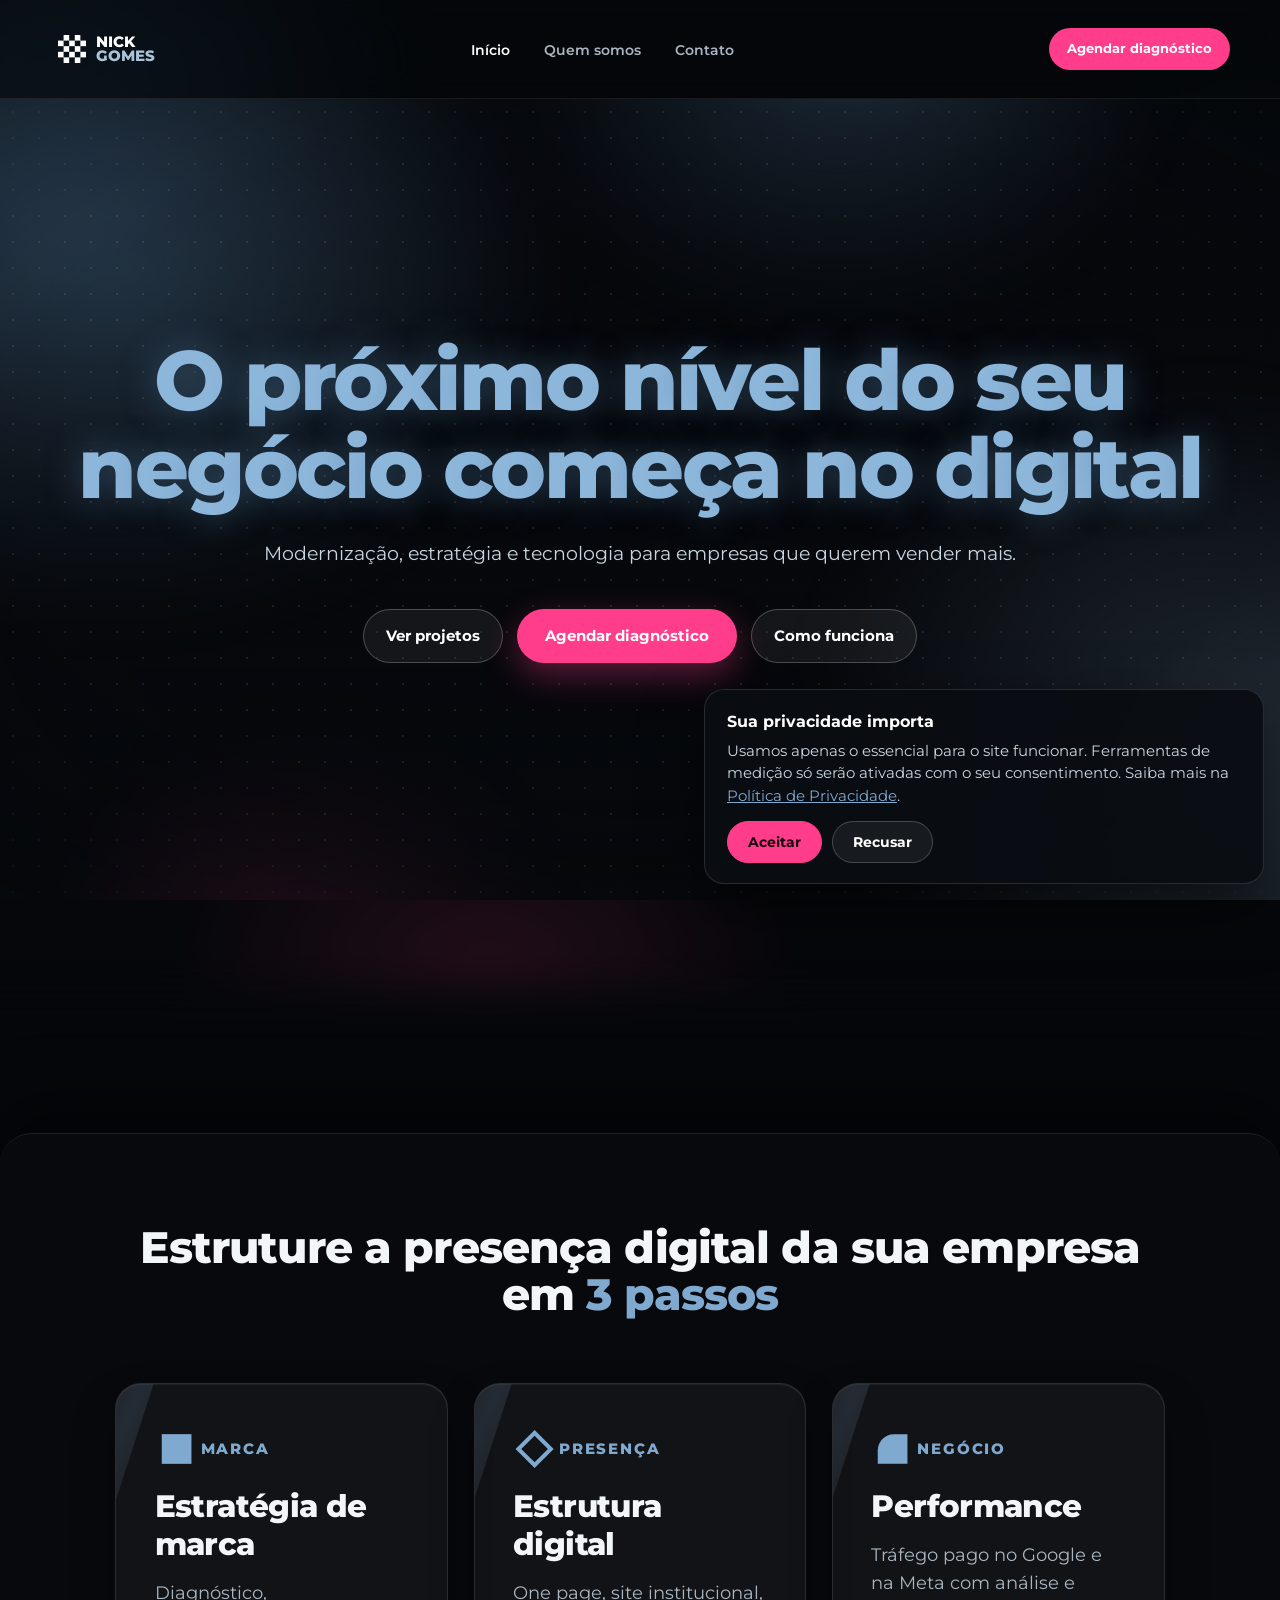
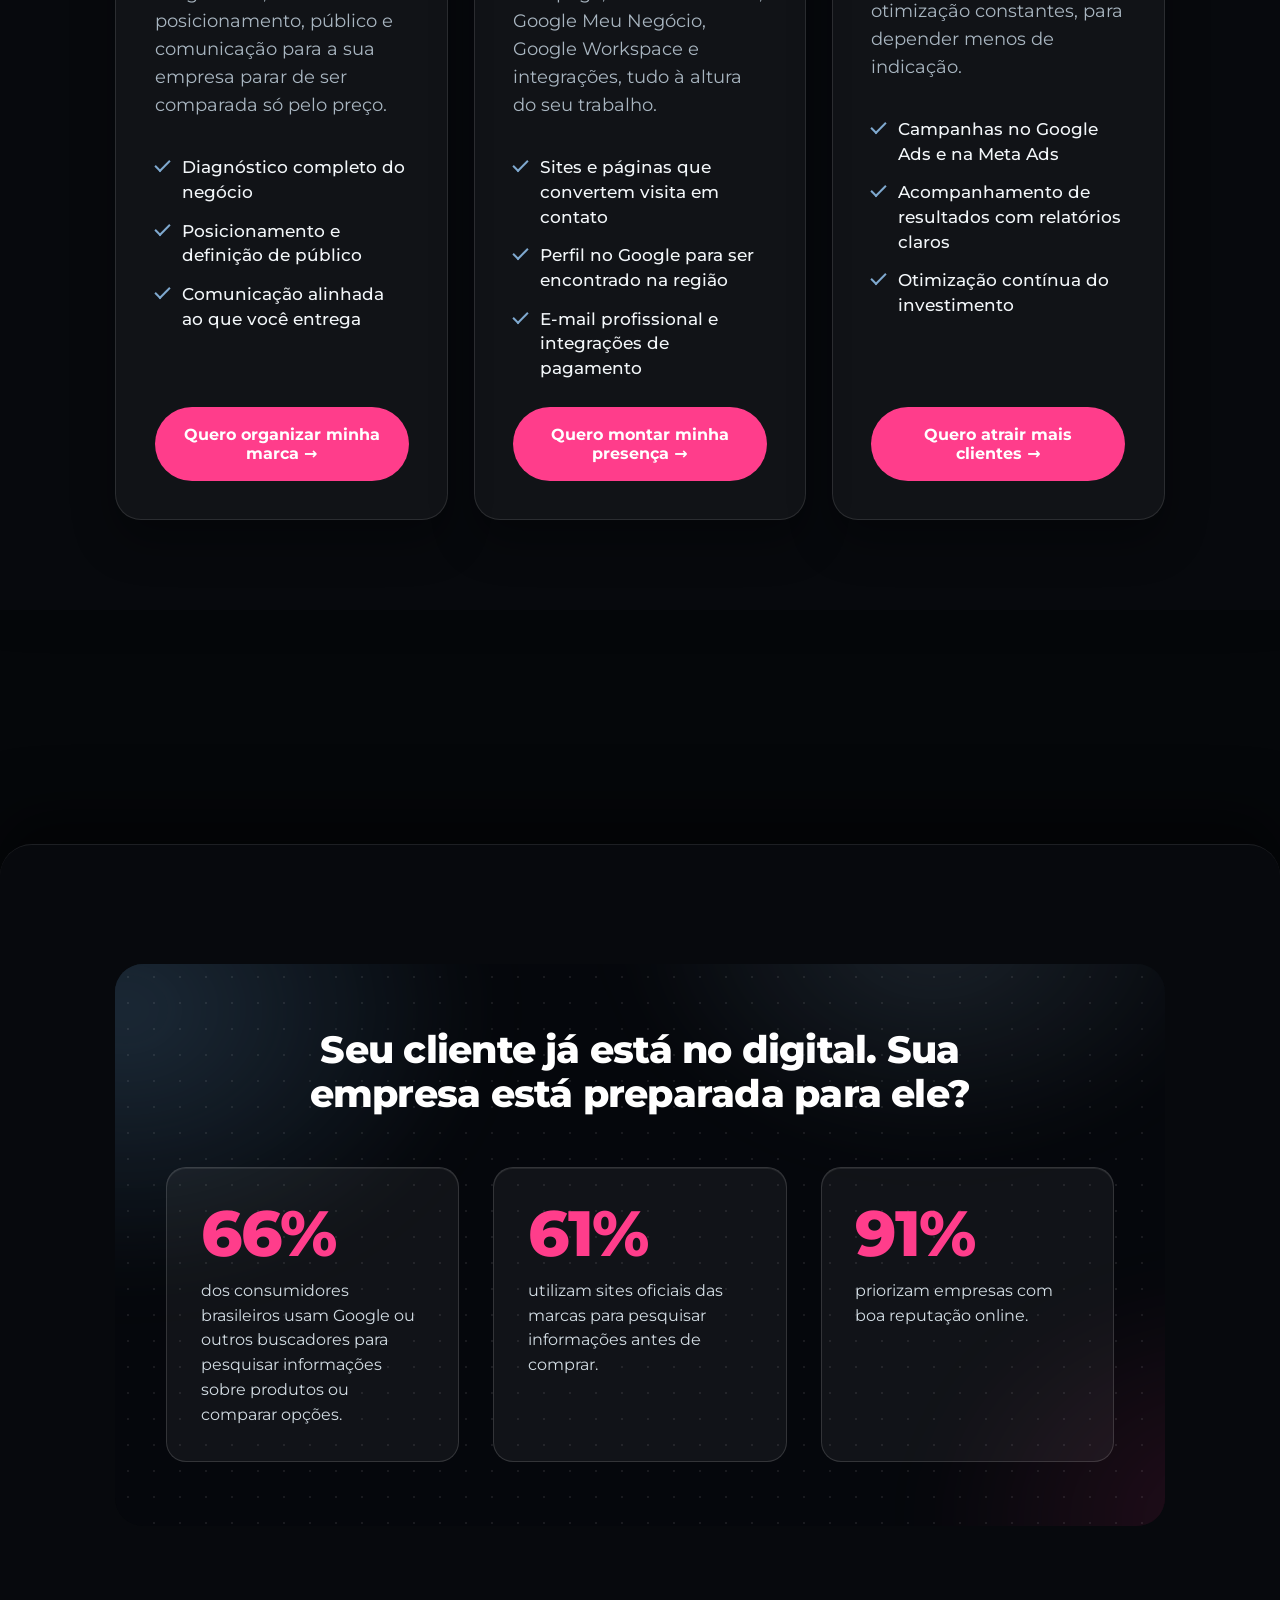
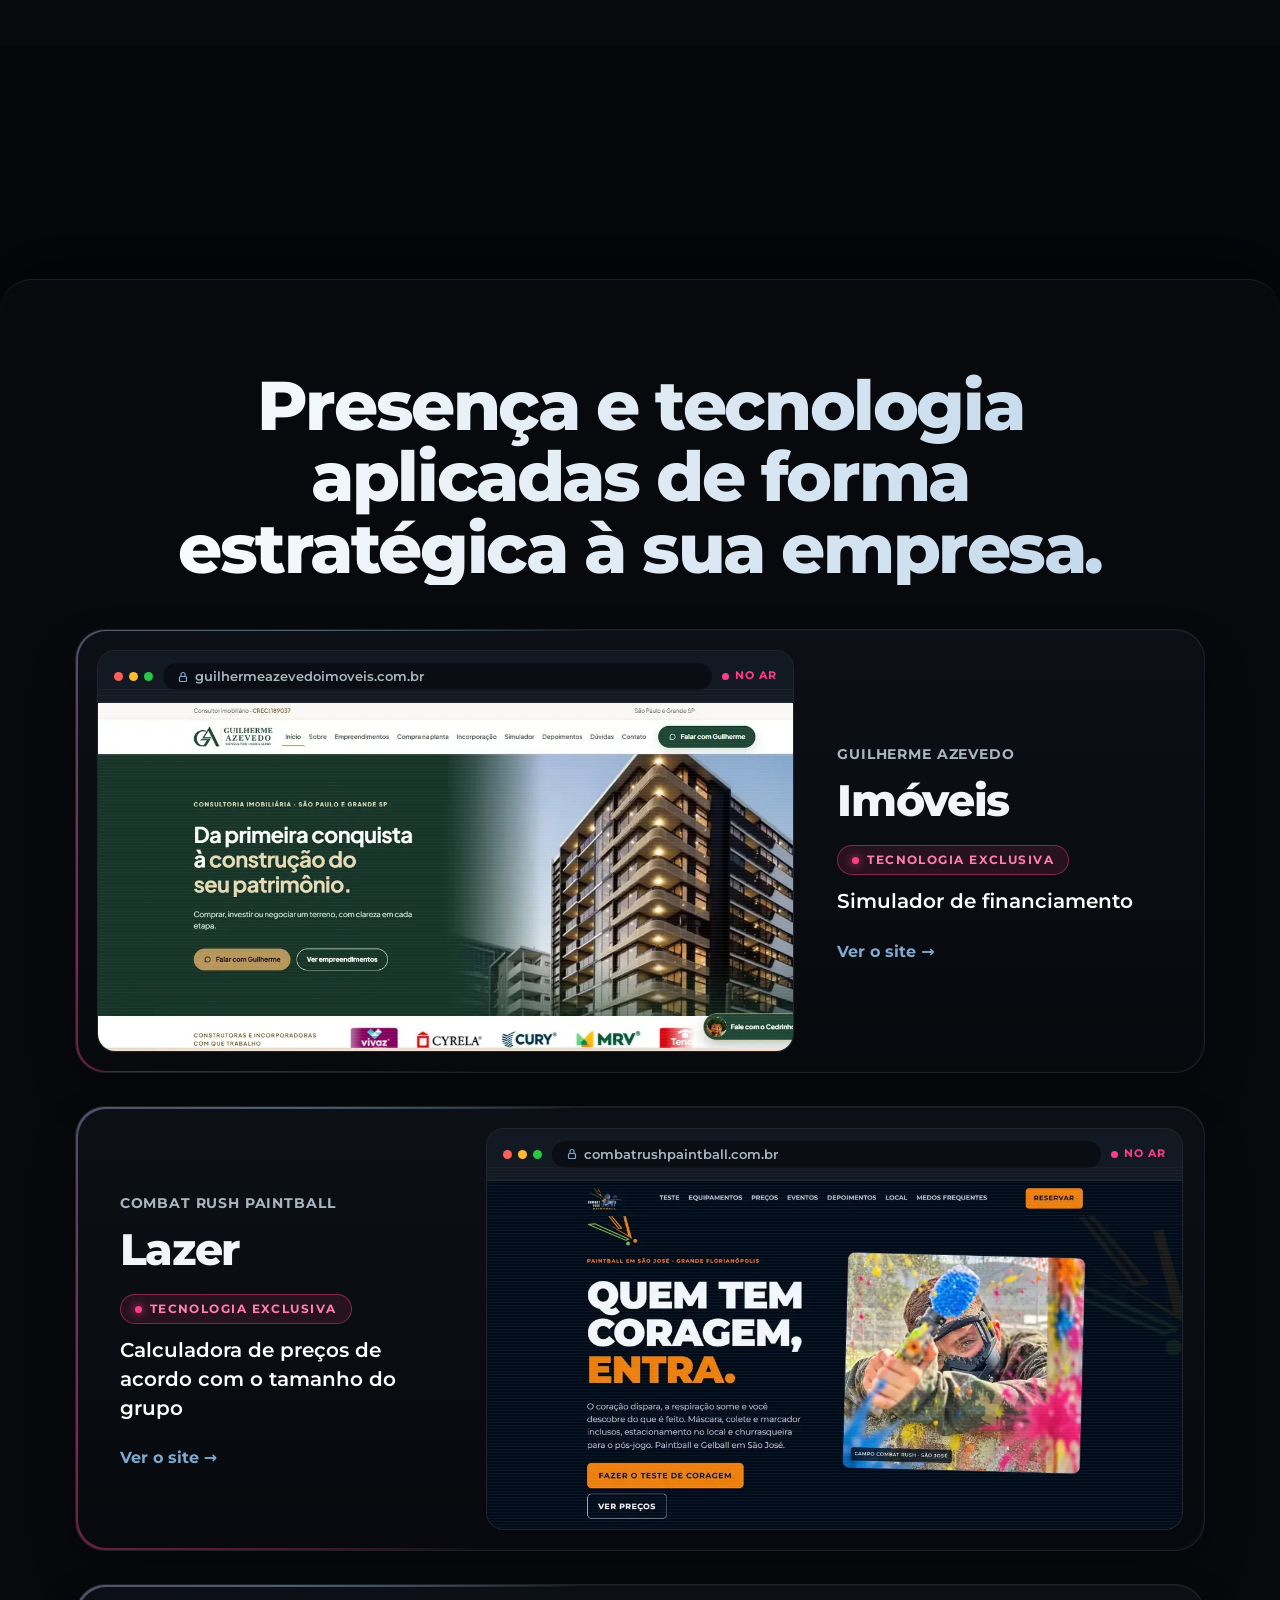
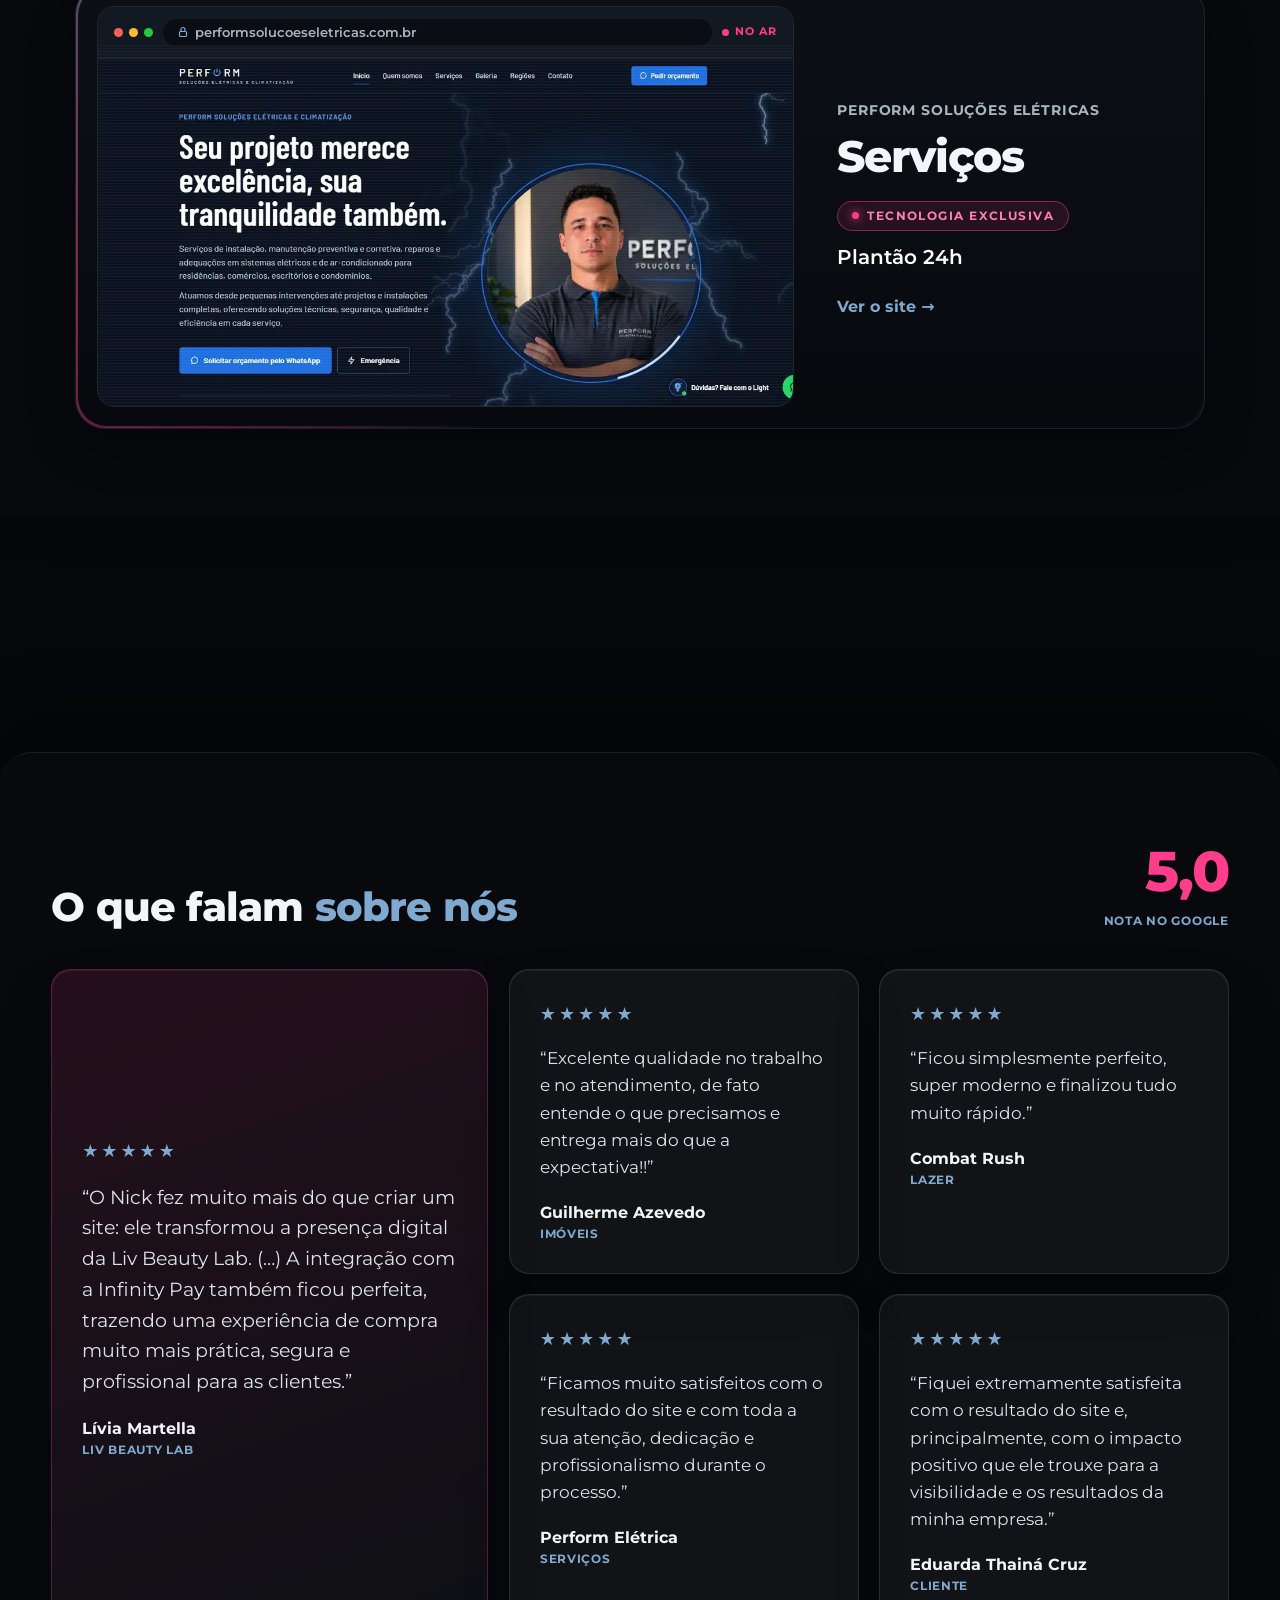
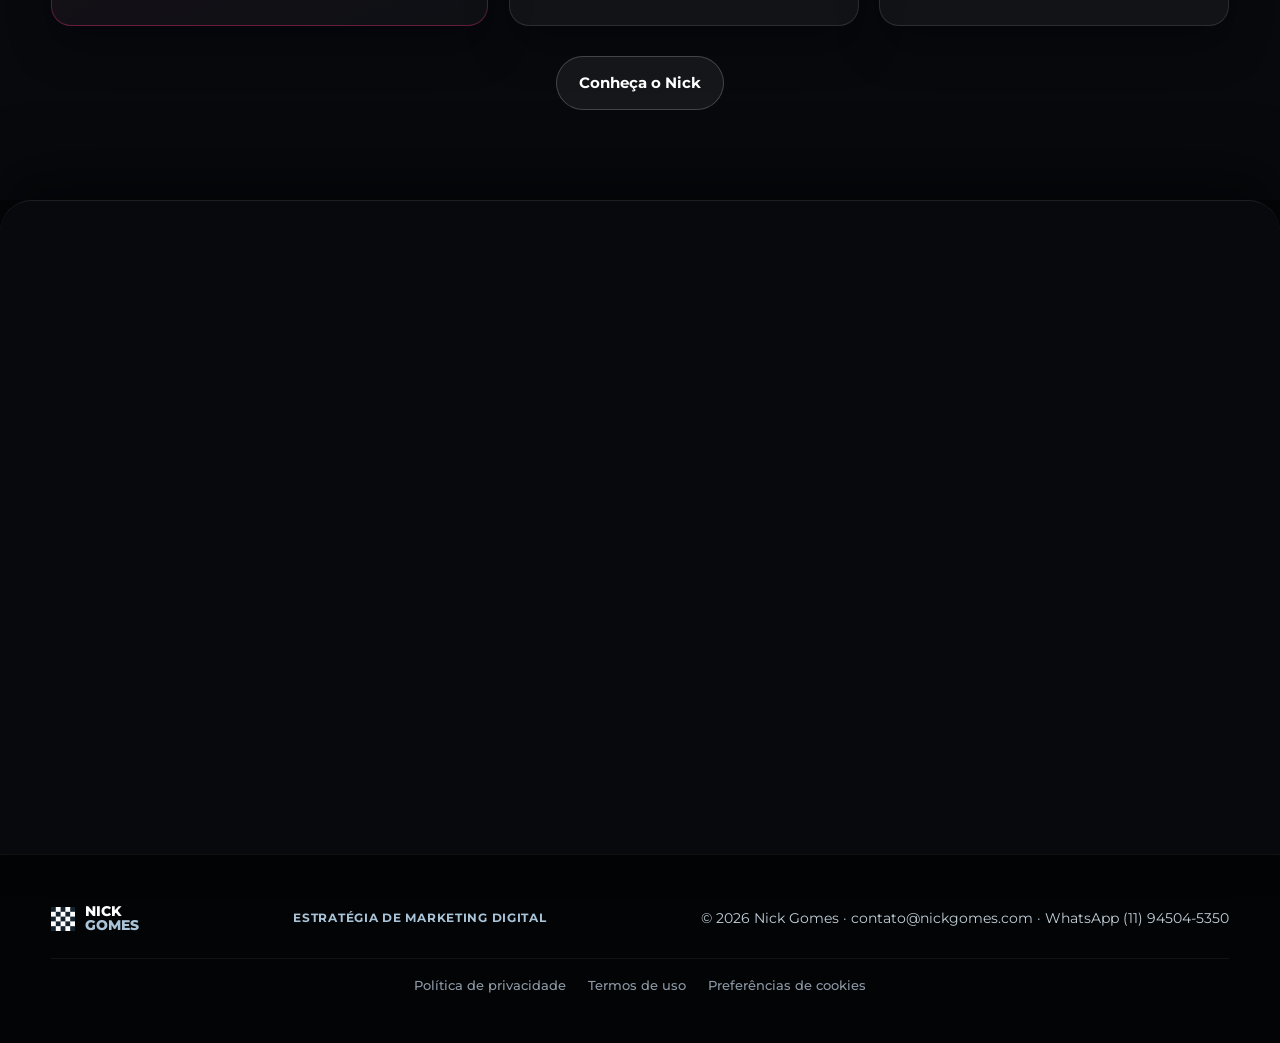
==== commit f00d000b: "Quem somos: quadriculado do logo de volta ao lado da foto A faixa xadrez sumiu porque o aviso de coo" ====
--- a/index.html
+++ b/index.html
@@ -27,7 +27,7 @@
 <meta name="twitter:description" content="O próximo nível do seu negócio começa no digital: estratégia de marca, sites com tecnologia exclusiva e tráfego pago. Agende um diagnóstico.">
 <meta name="twitter:image" content="https://www.nickgomes.com/og-image.jpg">
 <link rel="preload" href="assets/fonts/montserrat.woff2" as="font" type="font/woff2" crossorigin>
-<link rel="stylesheet" href="assets/css/site.css?v=36">
+<link rel="stylesheet" href="assets/css/site.css?v=37">
 <script type="application/ld+json">{"@context": "https://schema.org", "@graph": [{"@type": "WebSite", "@id": "https://www.nickgomes.com/#site", "url": "https://www.nickgomes.com/", "name": "Nick Gomes", "inLanguage": "pt-BR", "publisher": {"@id": "https://www.nickgomes.com/#empresa"}}, {"@type": "ProfessionalService", "@id": "https://www.nickgomes.com/#empresa", "name": "Nick Gomes", "alternateName": "Nick Gomes Estratégia de Marketing Digital", "description": "Estratégia de marketing digital: marca, presença digital e performance (tráfego pago) em um método só.", "url": "https://www.nickgomes.com/", "logo": "https://www.nickgomes.com/apple-touch-icon.png?v=2", "image": "https://www.nickgomes.com/og-image.jpg", "telephone": "+5511945045350", "areaServed": {"@type": "Country", "name": "Brasil"}, "slogan": "O próximo nível do seu negócio começa no digital", "founder": {"@id": "https://www.nickgomes.com/quem-somos/#nick"}, "contactPoint": {"@type": "ContactPoint", "telephone": "+5511945045350", "contactType": "sales", "availableLanguage": "Portuguese"}, "knowsAbout": ["Marketing digital", "Posicionamento de marca", "Criação de sites", "Google Meu Negócio", "Google Workspace", "Tráfego pago", "Google Ads", "Meta Ads"], "hasOfferCatalog": {"@type": "OfferCatalog", "name": "Pilares", "itemListElement": [{"@type": "Offer", "itemOffered": {"@type": "Service", "name": "Marca", "description": "Diagnóstico, posicionamento, público e comunicação."}}, {"@type": "Offer", "itemOffered": {"@type": "Service", "name": "Presença", "description": "One page, site institucional, Google Meu Negócio, Google Workspace e integrações."}}, {"@type": "Offer", "itemOffered": {"@type": "Service", "name": "Performance", "description": "Tráfego pago, Google Ads, Meta Ads, análise e otimização."}}]}}, {"@type": "WebPage", "@id": "https://www.nickgomes.com/#pagina", "url": "https://www.nickgomes.com/", "name": "Nick Gomes | Marketing digital, sites e tráfego pago", "description": "O próximo nível do seu negócio começa no digital: estratégia de marca, sites com tecnologia exclusiva e tráfego pago. Agende um diagnóstico.", "inLanguage": "pt-BR", "isPartOf": {"@id": "https://www.nickgomes.com/#site"}, "about": {"@id": "https://www.nickgomes.com/#empresa"}, "dateModified": "2026-11-19"}]}</script>
 </head>
 <body>
@@ -56,6 +56,6 @@
 <span>© 2026 Nick Gomes · <a href="#" data-m="Y29udGF0b0BuaWNrZ29tZXMuY29t" rel="nofollow">contato<span class="at" aria-hidden="true"></span>nickgomes.com</a> · <a href="https://wa.me/5511945045350?text=Ol%C3%A1%2C%20Nick%21" target="_blank" rel="noopener">WhatsApp (11) 94504-5350</a></span>
 <nav class="legal-links" aria-label="Informações legais"><a href="politica-de-privacidade/">Política de privacidade</a><a href="termos-de-uso/">Termos de uso</a><a href="#cookies" data-cookies>Preferências de cookies</a></nav>
 </footer>
-<script src="assets/js/site.js?v=36" defer></script>
+<script src="assets/js/site.js?v=37" defer></script>
 </body>
 </html>
--- a/assets/css/site.css
+++ b/assets/css/site.css
@@ -748,17 +748,17 @@
 .foot{flex-wrap:wrap}
 
 /* aviso de cookies */
-.ck{position:fixed;left:16px;right:16px;bottom:16px;z-index:9999;max-width:560px;margin-left:auto;padding:20px 22px;border-radius:20px;background:rgba(10,13,18,.96);border:1px solid rgba(255,255,255,.12);box-shadow:0 24px 60px rgba(0,0,0,.55);color:#C9D6DF;font:400 14.5px/1.55 var(--mont);transform:translateY(20px);opacity:0;transition:transform .35s cubic-bezier(.2,.7,.2,1),opacity .35s}
-.ck.on{transform:none;opacity:1}
-.ck b{display:block;color:#fff;font-weight:700;margin-bottom:6px;font-size:15.5px}
-.ck a{color:#7FA9CF}
-.ck .ck-a{display:flex;gap:10px;margin-top:14px;flex-wrap:wrap}
-.ck button{font:700 14px var(--mont);border-radius:999px;padding:11px 20px;cursor:pointer;border:1px solid rgba(255,255,255,.2);background:rgba(255,255,255,.06);color:#fff}
-.ck button.ok{background:#FF3D8B;border-color:#FF3D8B}
-.ck button:focus-visible{outline:2px solid #fff;outline-offset:2px}
-@media (max-width:520px){.ck{left:10px;right:10px;bottom:10px;padding:18px}.ck button{flex:1}}
+.cookie-bar{position:fixed;left:16px;right:16px;bottom:16px;z-index:9999;max-width:560px;margin-left:auto;padding:20px 22px;border-radius:20px;background:rgba(10,13,18,.96);border:1px solid rgba(255,255,255,.12);box-shadow:0 24px 60px rgba(0,0,0,.55);color:#C9D6DF;font:400 14.5px/1.55 var(--mont);transform:translateY(20px);opacity:0;transition:transform .35s cubic-bezier(.2,.7,.2,1),opacity .35s}
+.cookie-bar.on{transform:none;opacity:1}
+.cookie-bar b{display:block;color:#fff;font-weight:700;margin-bottom:6px;font-size:15.5px}
+.cookie-bar a{color:#7FA9CF}
+.cookie-bar .ck-a{display:flex;gap:10px;margin-top:14px;flex-wrap:wrap}
+.cookie-bar button{font:700 14px var(--mont);border-radius:999px;padding:11px 20px;cursor:pointer;border:1px solid rgba(255,255,255,.2);background:rgba(255,255,255,.06);color:#fff}
+.cookie-bar button.ok{background:#FF3D8B;border-color:#FF3D8B}
+.cookie-bar button:focus-visible{outline:2px solid #fff;outline-offset:2px}
+@media (max-width:520px){.cookie-bar{left:10px;right:10px;bottom:10px;padding:18px}.cookie-bar button{flex:1}}
 .fold>.cta{width:auto;align-self:stretch;margin-left:var(--pad);margin-right:var(--pad)}@media (max-width:760px){.fold>.cta{margin-left:12px;margin-right:12px}}
-.ck button.ok{color:#1A0610}
+.cookie-bar button.ok{color:#1A0610}
 /* cursor da digitação sem largura: não muda as quebras de linha (sem "pulos" no texto) */
 .tw .caret{display:inline;position:relative;width:0;height:auto;margin:0;padding:0;background:none;vertical-align:baseline;animation:none}
 .tw .caret::after{content:"";position:absolute;left:0;bottom:-.06em;width:.07em;height:.92em;background:#7FA9CF;border-radius:2px;animation:caret 1s steps(1) infinite}
@@ -790,3 +790,7 @@
   .site.tech .frame,.site.tech:nth-child(even) .frame{order:0;margin:12px 12px 0}
   .site.tech .in{padding:22px 22px 26px}
 }
+
+/* quadriculado do logo ao lado da foto (Quem somos) */
+.photo .ck{display:block;opacity:1;z-index:1;width:40px;background:conic-gradient(#fff 25%,#2A2E35 0 50%,#fff 0 75%,#2A2E35 0);background-size:40px 40px;border-right:1px solid rgba(255,255,255,.08)}
+@media (max-width:760px){.photo .ck{width:26px;background-size:26px 26px}}
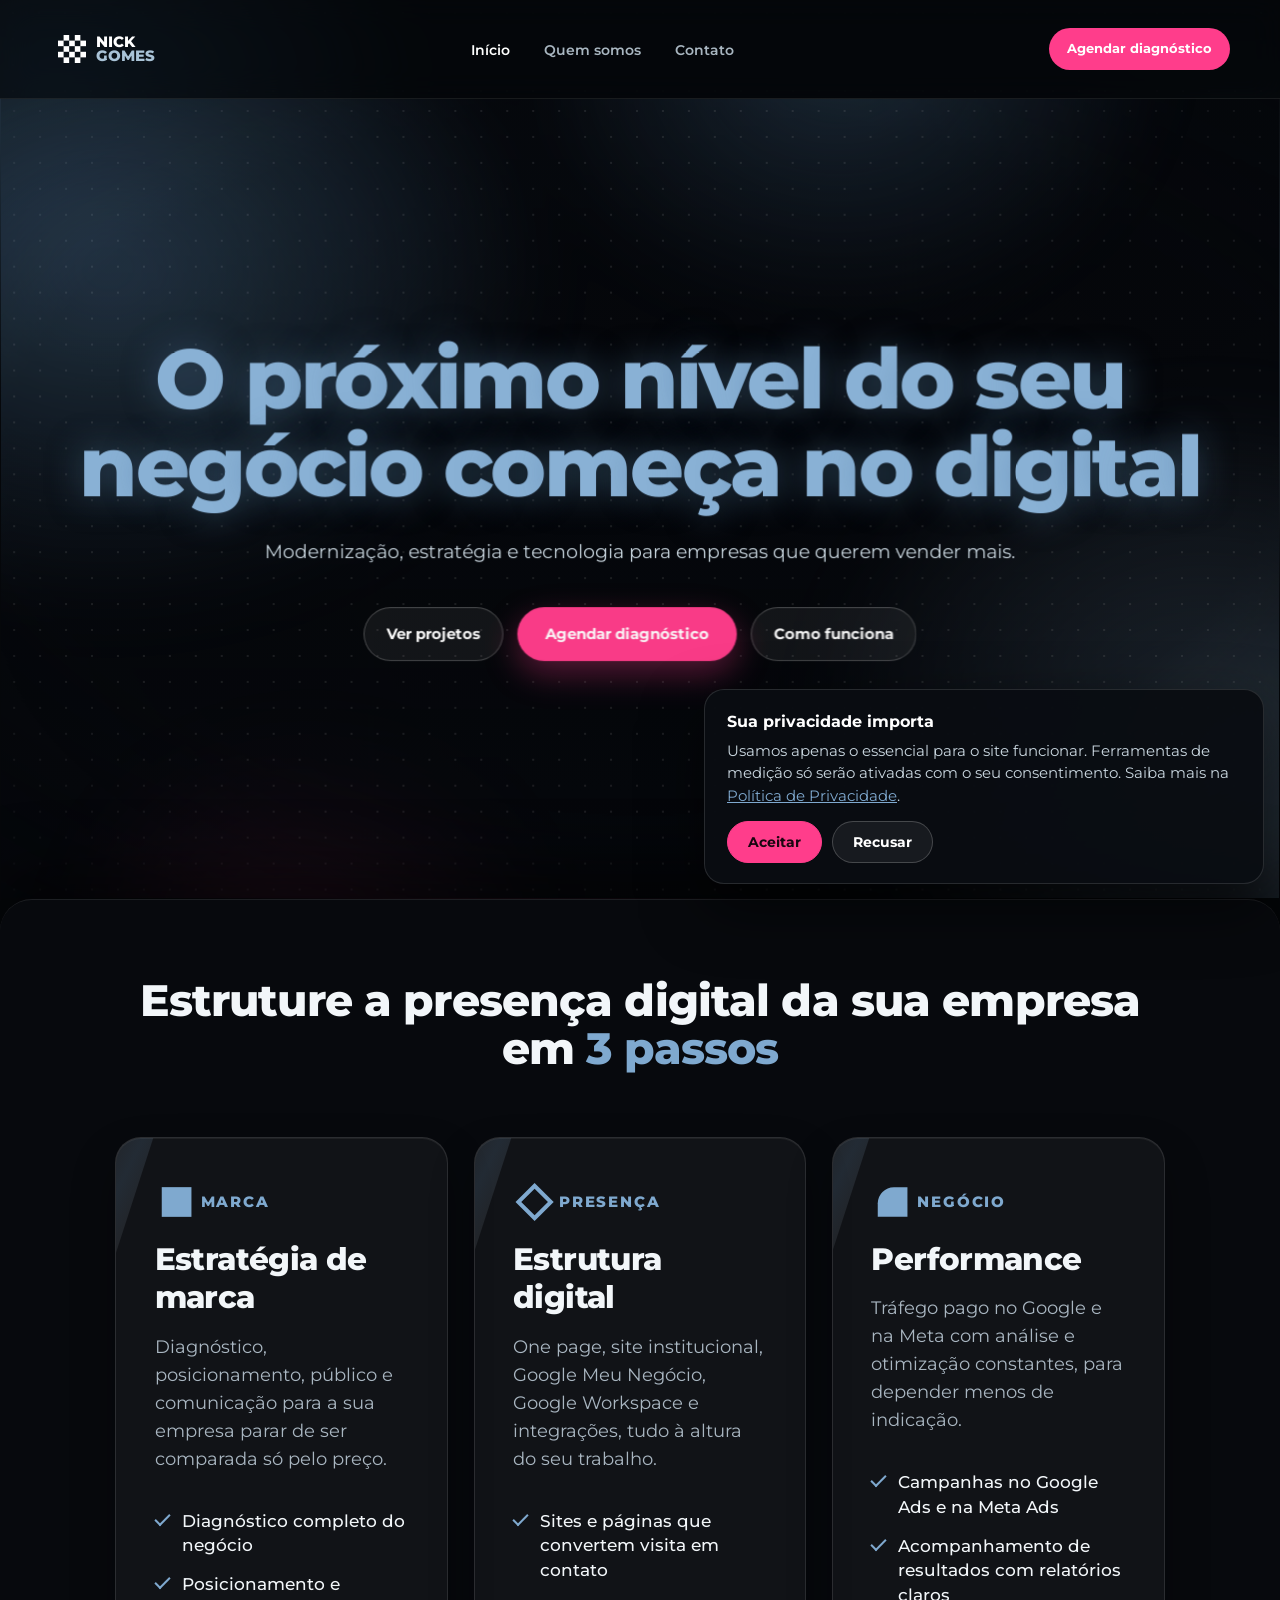
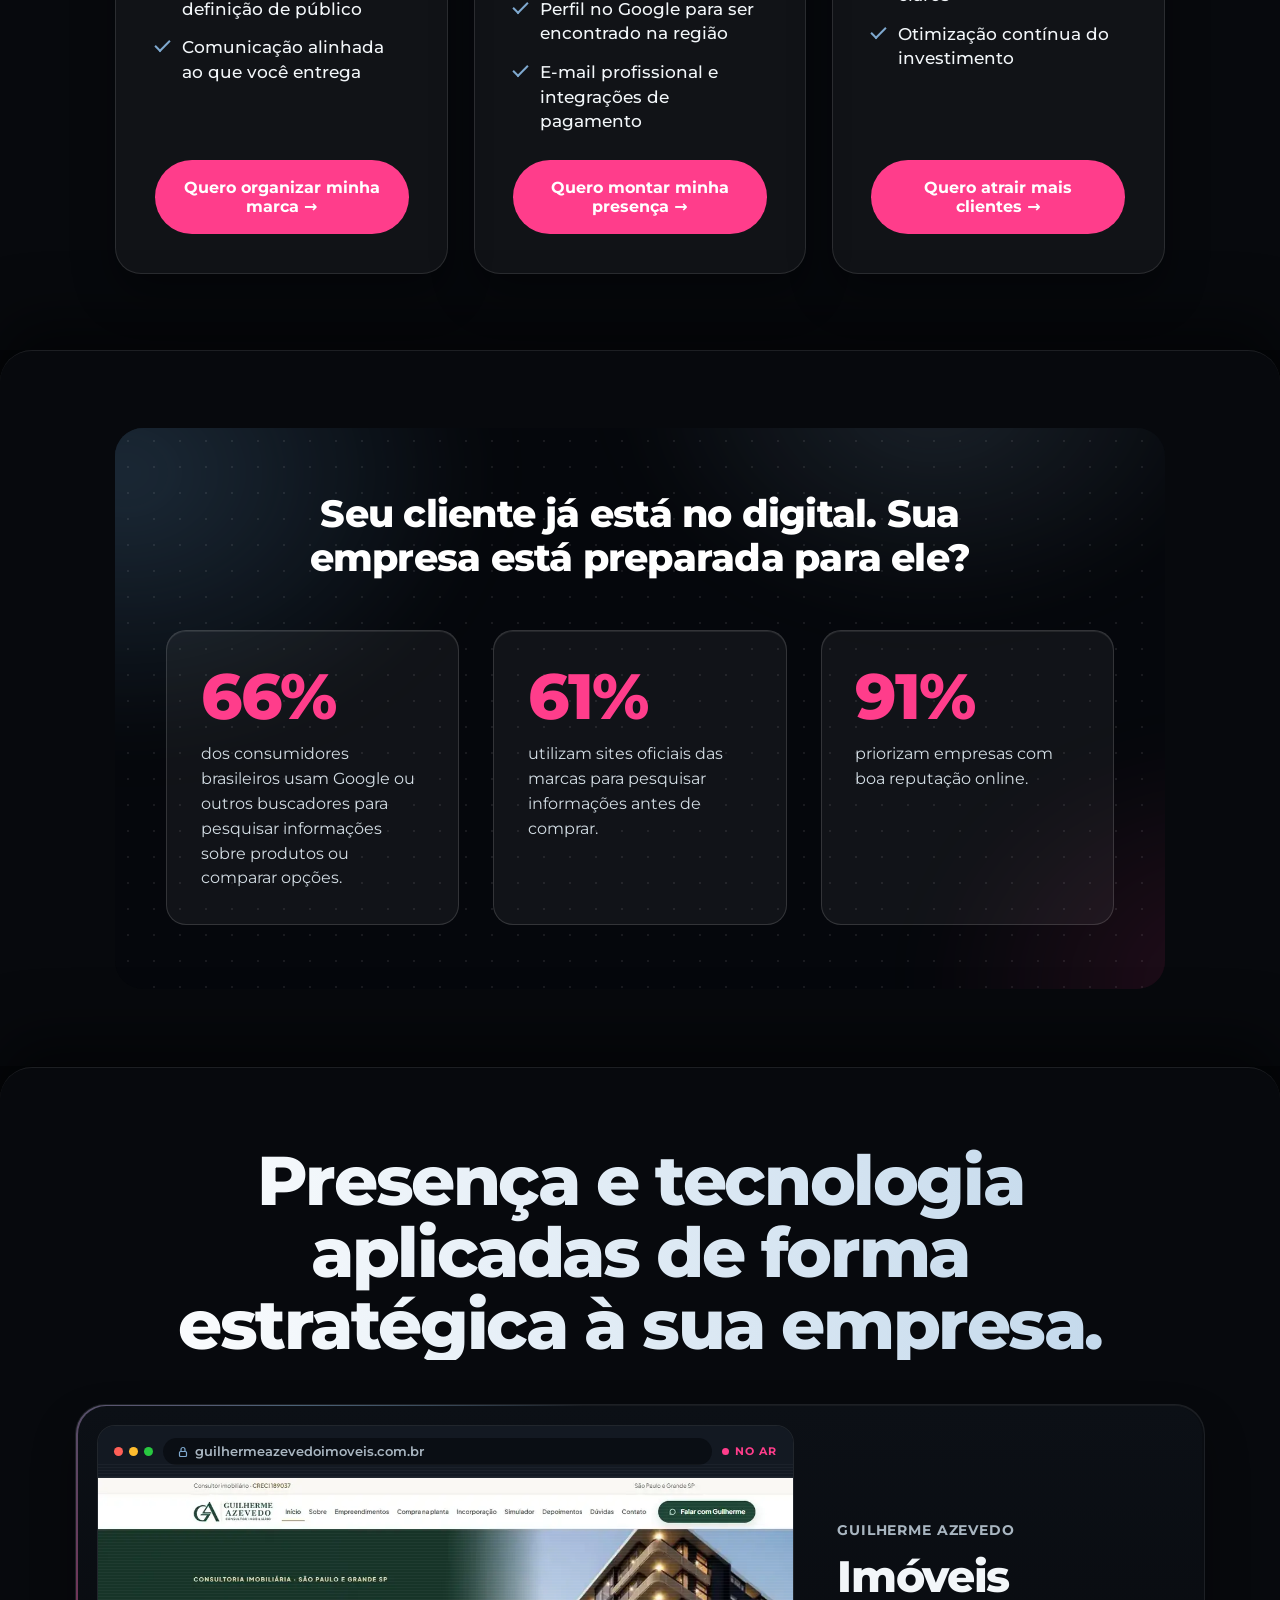
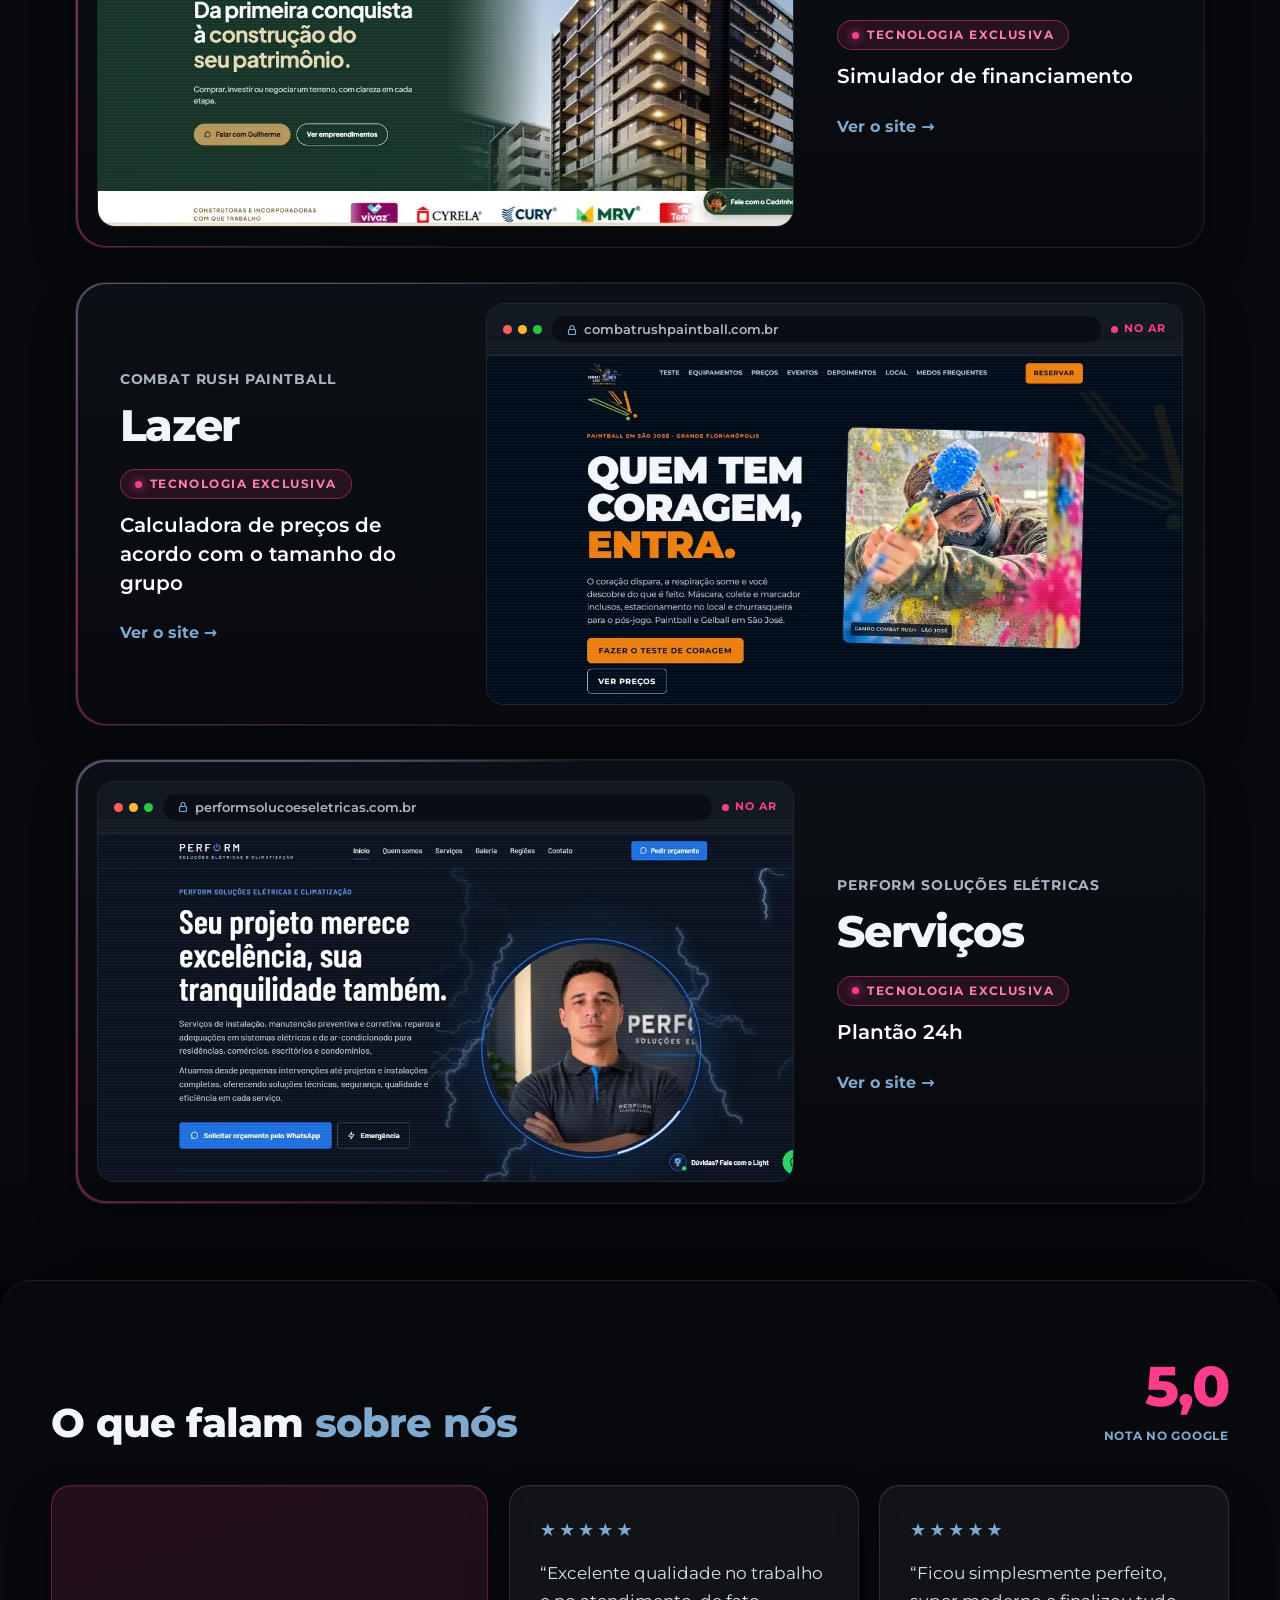
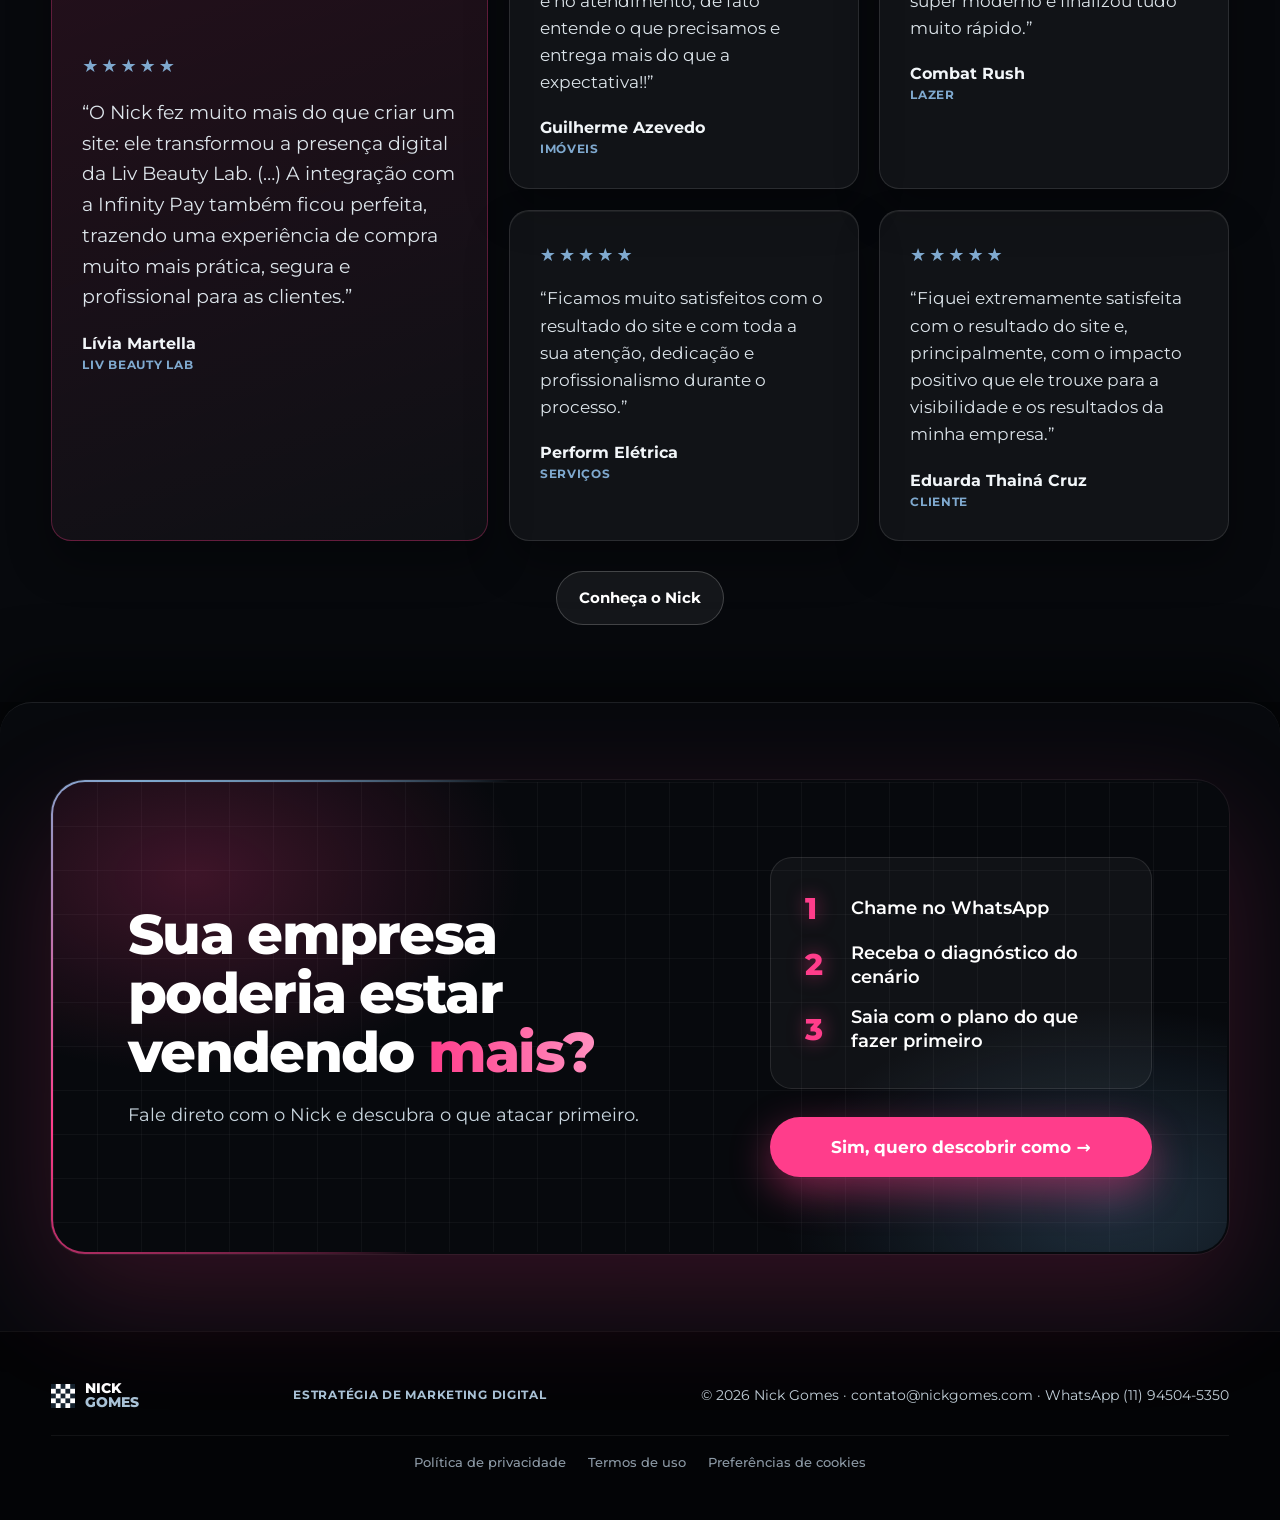
==== commit 0923cb60: "Lâminas mais próximas, Nossa missão maior e frase em rosa - Todas as lâminas (menos a primeira dobra" ====
--- a/index.html
+++ b/index.html
@@ -27,7 +27,7 @@
 <meta name="twitter:description" content="O próximo nível do seu negócio começa no digital: estratégia de marca, sites com tecnologia exclusiva e tráfego pago. Agende um diagnóstico.">
 <meta name="twitter:image" content="https://www.nickgomes.com/og-image.jpg">
 <link rel="preload" href="assets/fonts/montserrat.woff2" as="font" type="font/woff2" crossorigin>
-<link rel="stylesheet" href="assets/css/site.css?v=37">
+<link rel="stylesheet" href="assets/css/site.css?v=39">
 <script type="application/ld+json">{"@context": "https://schema.org", "@graph": [{"@type": "WebSite", "@id": "https://www.nickgomes.com/#site", "url": "https://www.nickgomes.com/", "name": "Nick Gomes", "inLanguage": "pt-BR", "publisher": {"@id": "https://www.nickgomes.com/#empresa"}}, {"@type": "ProfessionalService", "@id": "https://www.nickgomes.com/#empresa", "name": "Nick Gomes", "alternateName": "Nick Gomes Estratégia de Marketing Digital", "description": "Estratégia de marketing digital: marca, presença digital e performance (tráfego pago) em um método só.", "url": "https://www.nickgomes.com/", "logo": "https://www.nickgomes.com/apple-touch-icon.png?v=2", "image": "https://www.nickgomes.com/og-image.jpg", "telephone": "+5511945045350", "areaServed": {"@type": "Country", "name": "Brasil"}, "slogan": "O próximo nível do seu negócio começa no digital", "founder": {"@id": "https://www.nickgomes.com/quem-somos/#nick"}, "contactPoint": {"@type": "ContactPoint", "telephone": "+5511945045350", "contactType": "sales", "availableLanguage": "Portuguese"}, "knowsAbout": ["Marketing digital", "Posicionamento de marca", "Criação de sites", "Google Meu Negócio", "Google Workspace", "Tráfego pago", "Google Ads", "Meta Ads"], "hasOfferCatalog": {"@type": "OfferCatalog", "name": "Pilares", "itemListElement": [{"@type": "Offer", "itemOffered": {"@type": "Service", "name": "Marca", "description": "Diagnóstico, posicionamento, público e comunicação."}}, {"@type": "Offer", "itemOffered": {"@type": "Service", "name": "Presença", "description": "One page, site institucional, Google Meu Negócio, Google Workspace e integrações."}}, {"@type": "Offer", "itemOffered": {"@type": "Service", "name": "Performance", "description": "Tráfego pago, Google Ads, Meta Ads, análise e otimização."}}]}}, {"@type": "WebPage", "@id": "https://www.nickgomes.com/#pagina", "url": "https://www.nickgomes.com/", "name": "Nick Gomes | Marketing digital, sites e tráfego pago", "description": "O próximo nível do seu negócio começa no digital: estratégia de marca, sites com tecnologia exclusiva e tráfego pago. Agende um diagnóstico.", "inLanguage": "pt-BR", "isPartOf": {"@id": "https://www.nickgomes.com/#site"}, "about": {"@id": "https://www.nickgomes.com/#empresa"}, "dateModified": "2026-11-19"}]}</script>
 </head>
 <body>
@@ -56,6 +56,6 @@
 <span>© 2026 Nick Gomes · <a href="#" data-m="Y29udGF0b0BuaWNrZ29tZXMuY29t" rel="nofollow">contato<span class="at" aria-hidden="true"></span>nickgomes.com</a> · <a href="https://wa.me/5511945045350?text=Ol%C3%A1%2C%20Nick%21" target="_blank" rel="noopener">WhatsApp (11) 94504-5350</a></span>
 <nav class="legal-links" aria-label="Informações legais"><a href="politica-de-privacidade/">Política de privacidade</a><a href="termos-de-uso/">Termos de uso</a><a href="#cookies" data-cookies>Preferências de cookies</a></nav>
 </footer>
-<script src="assets/js/site.js?v=37" defer></script>
+<script src="assets/js/site.js?v=39" defer></script>
 </body>
 </html>
--- a/assets/css/site.css
+++ b/assets/css/site.css
@@ -794,3 +794,22 @@
 /* quadriculado do logo ao lado da foto (Quem somos) */
 .photo .ck{display:block;opacity:1;z-index:1;width:40px;background:conic-gradient(#fff 25%,#2A2E35 0 50%,#fff 0 75%,#2A2E35 0);background-size:40px 40px;border-right:1px solid rgba(255,255,255,.08)}
 @media (max-width:760px){.photo .ck{width:26px;background-size:26px 26px}}
+
+/* lâminas mais próximas: sem pausa nem espaço vazio entre elas (a primeira dobra continua em tela cheia) */
+:root{--hold:0px}
+.js .fold:not(.fold-hero){min-height:0;justify-content:flex-start}
+.js .fold+.fold{margin-top:0}
+.fold:not(.fold-hero){padding:clamp(48px,6vw,84px) 0}
+
+/* Nossa missão maior */
+.fold-missao .step>h2.h{font-size:clamp(40px,5vw,72px);letter-spacing:-.03em}
+.fold-missao .step>p{font-size:clamp(20px,1.9vw,28px);line-height:1.45;max-width:30em;color:#C9D6DF;margin-top:14px}
+.fold-missao .step>p b{color:#fff}
+.fold-missao .g3{gap:clamp(16px,2vw,28px)}
+.fold-missao .card{padding:clamp(30px,3.2vw,48px);border-radius:26px;min-height:220px;display:flex;flex-direction:column;justify-content:flex-end}
+.fold-missao .card h3{font-size:clamp(30px,2.8vw,42px);letter-spacing:-.02em}
+.fold-missao .card p{font-size:clamp(17px,1.4vw,20px);line-height:1.55;margin-top:12px;color:#C9D6DF}
+.fold-missao .card.hl{background:linear-gradient(160deg,rgba(255,61,139,.14),rgba(255,255,255,.03));outline:1.5px solid rgba(255,61,139,.55)}
+@media (max-width:760px){.fold-missao .card{min-height:0}}
+.rosa{color:#FF3D8B}
+.bio p b.rosa,.bio b.rosa{color:#FF3D8B}
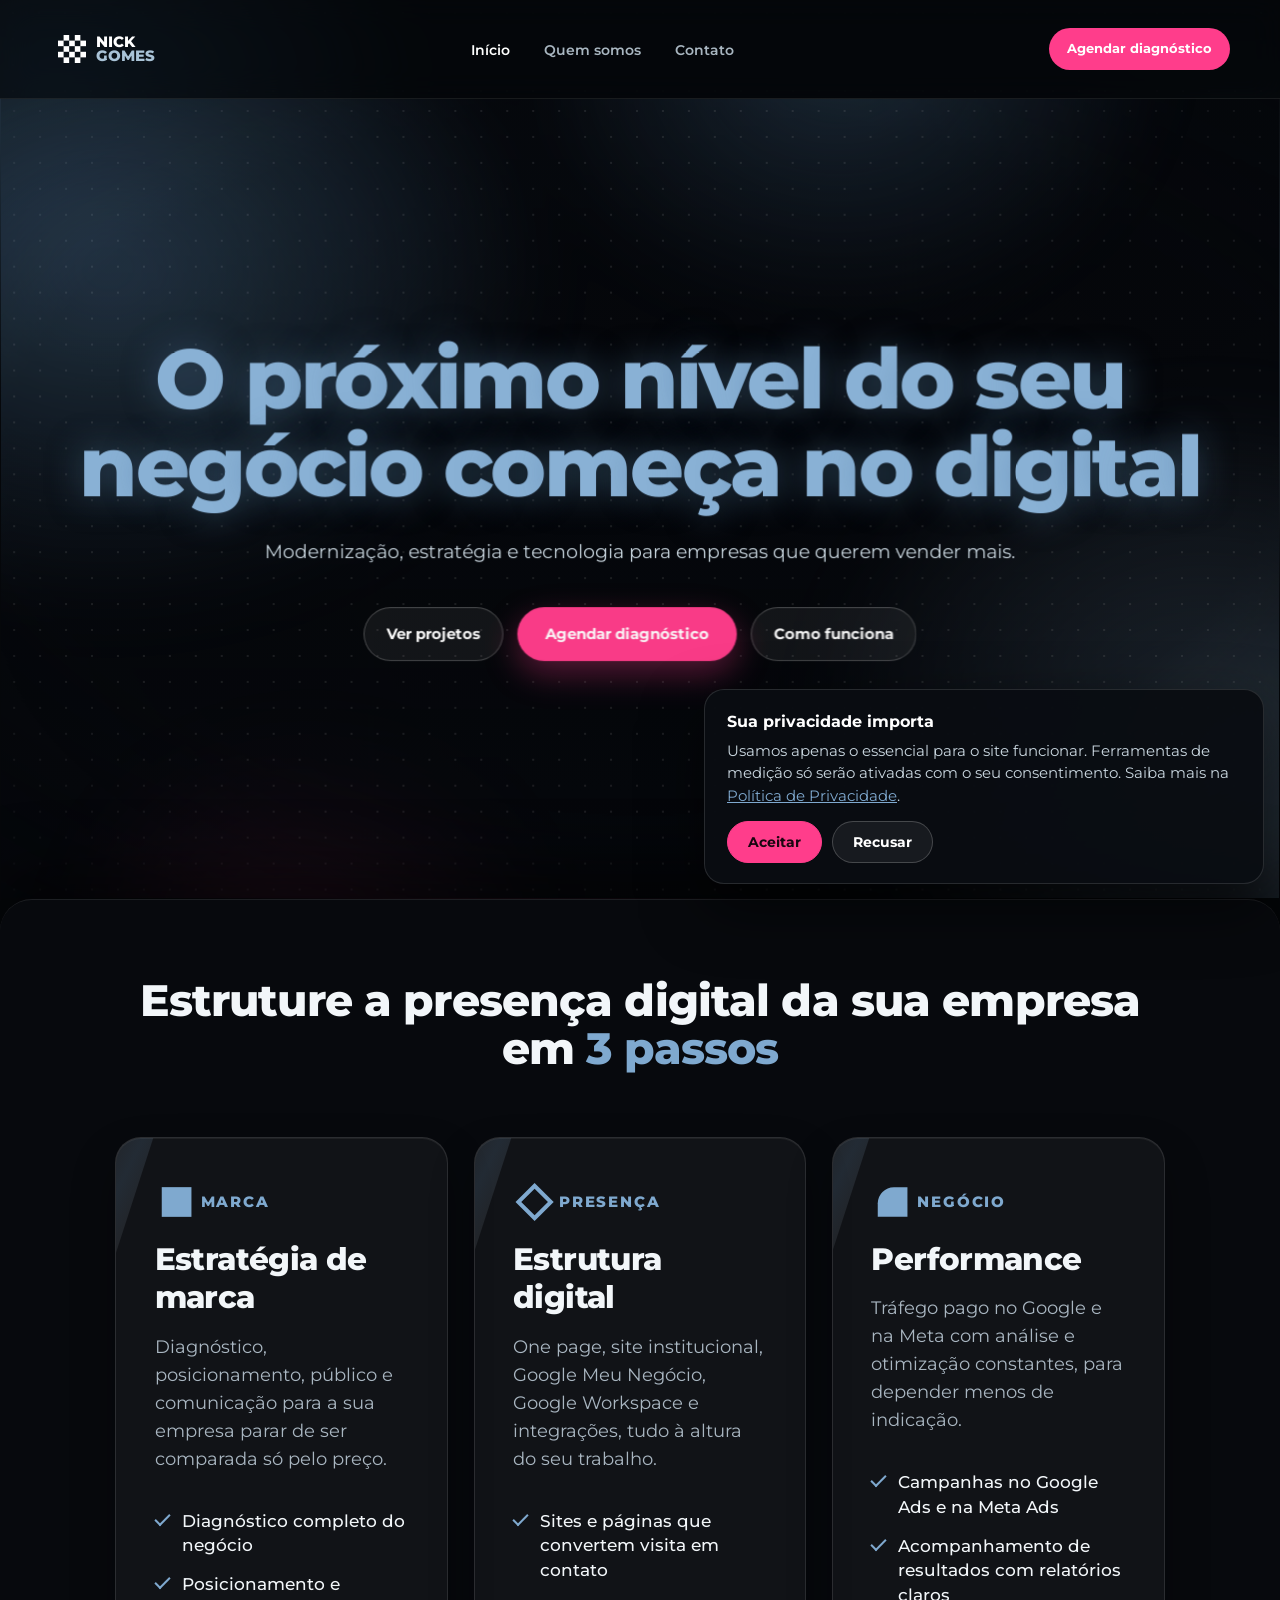
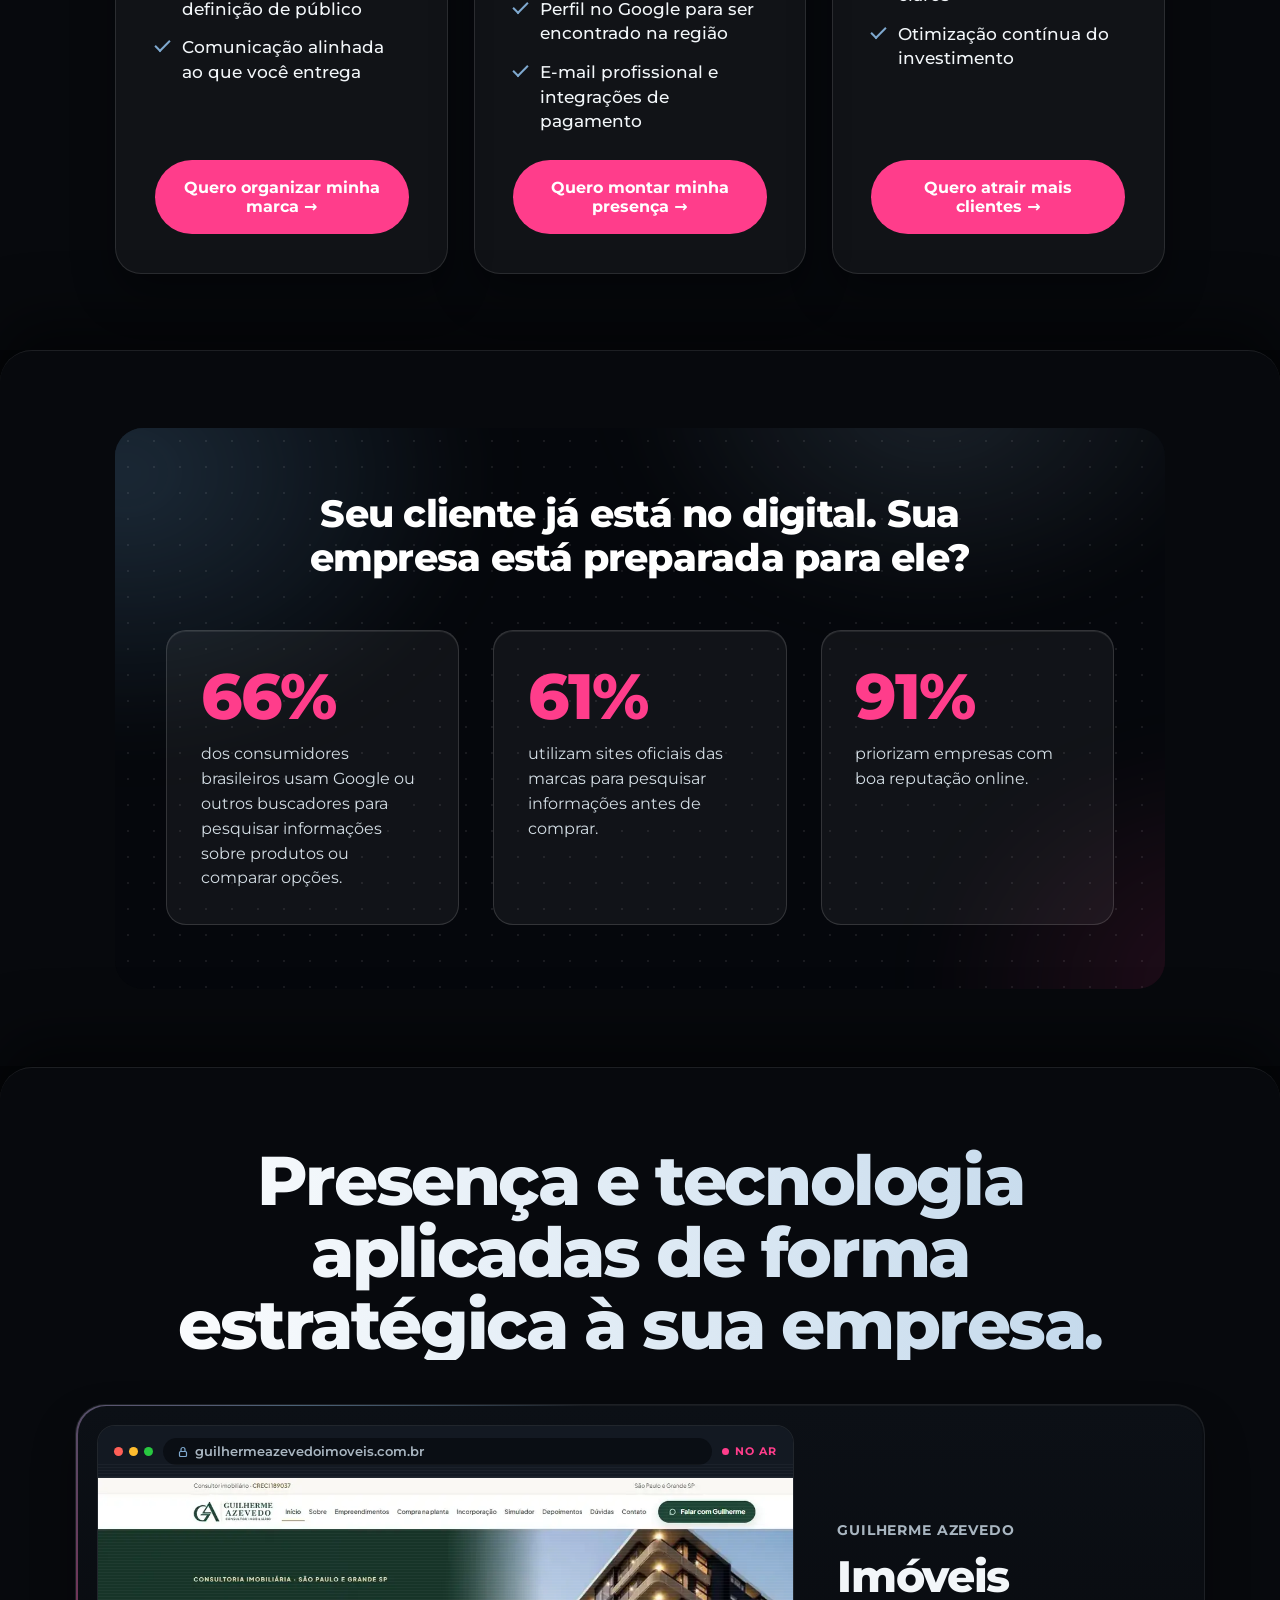
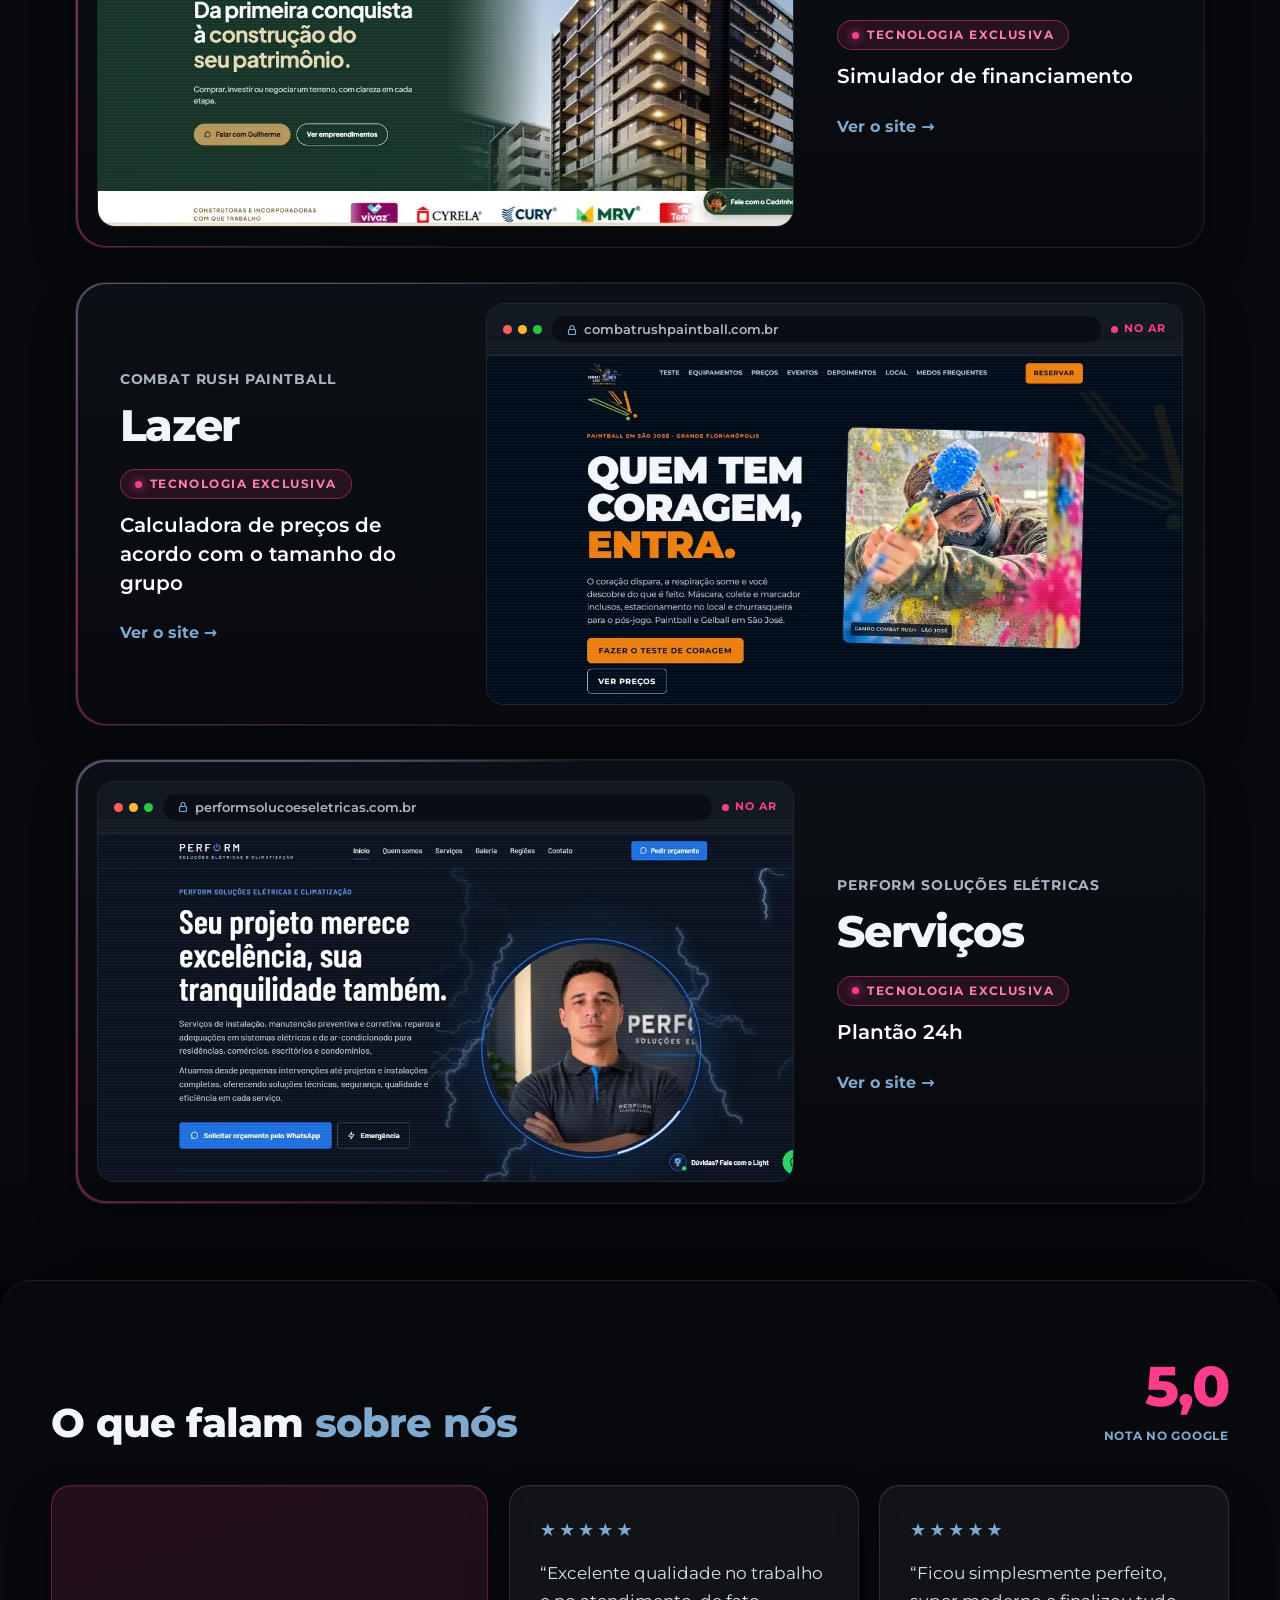
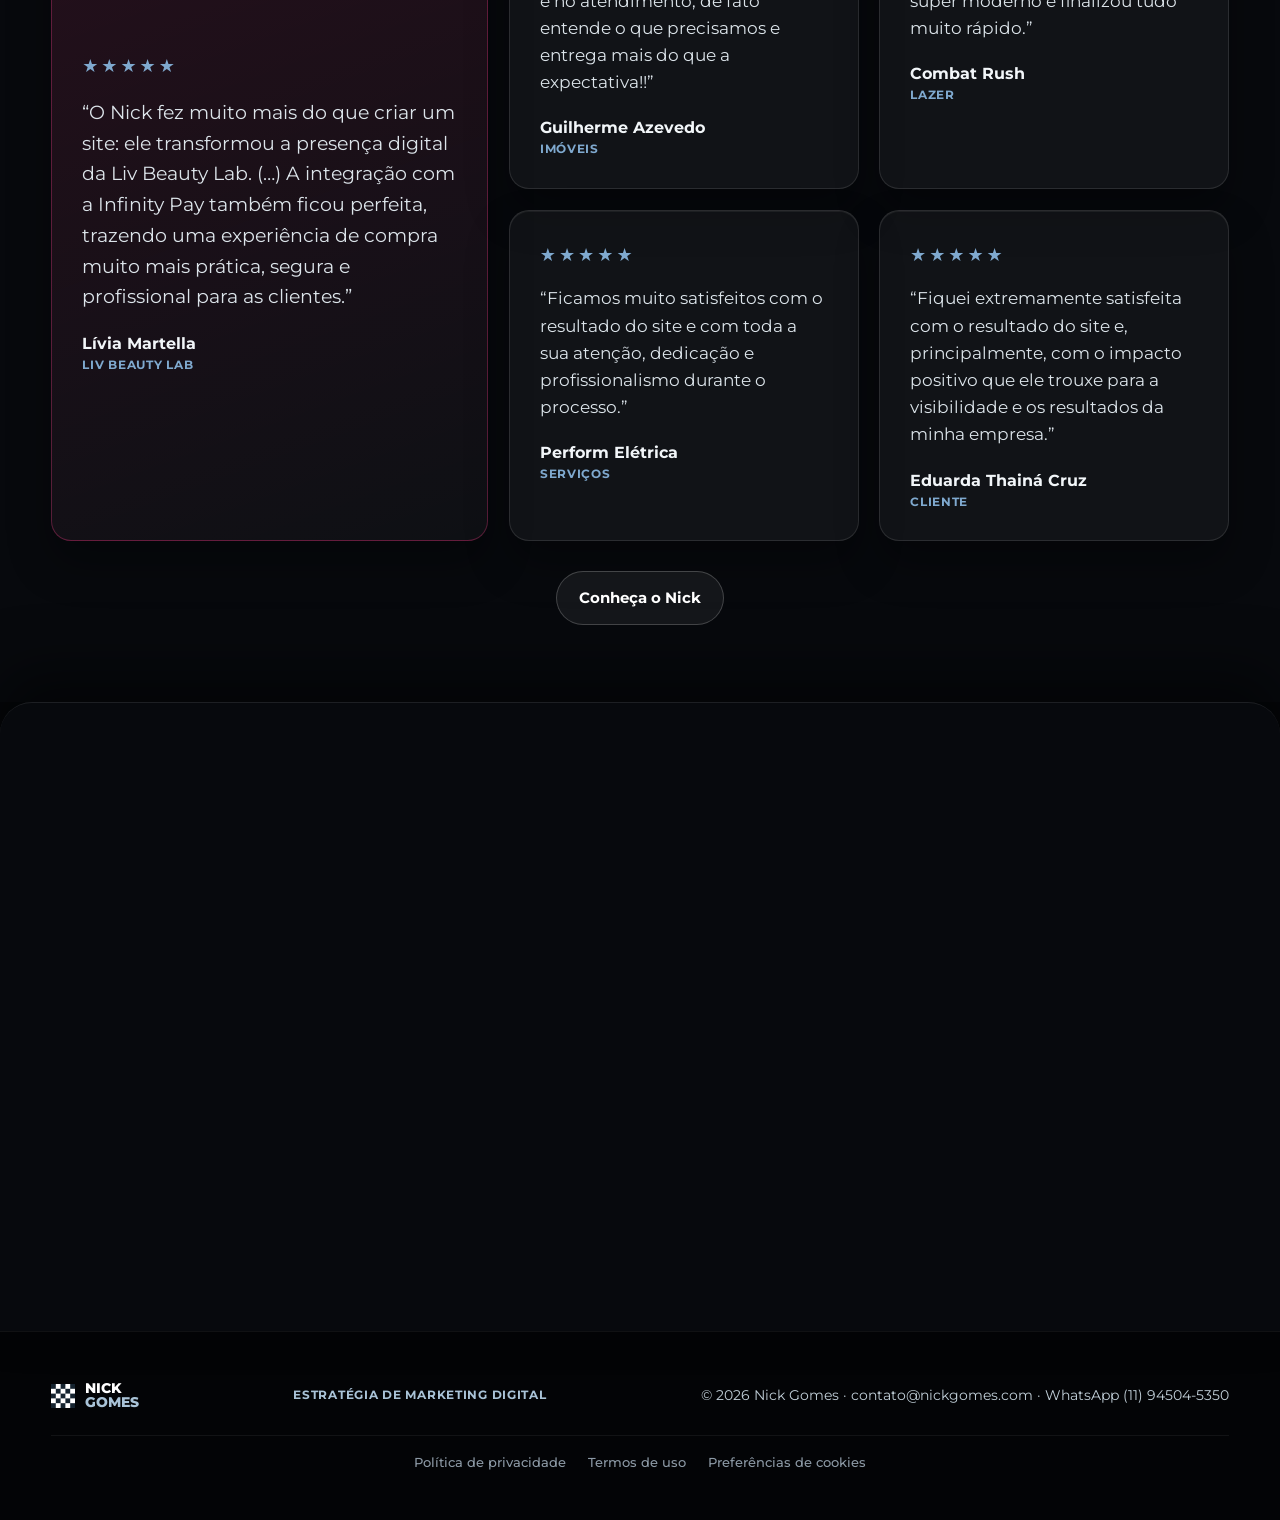
==== commit 7e7c7e40: "Nossa missão: luz passando por Entender, Direcionar e Mover Sai o destaque fixo do "Mover"; uma faix" ====
--- a/index.html
+++ b/index.html
@@ -27,7 +27,7 @@
 <meta name="twitter:description" content="O próximo nível do seu negócio começa no digital: estratégia de marca, sites com tecnologia exclusiva e tráfego pago. Agende um diagnóstico.">
 <meta name="twitter:image" content="https://www.nickgomes.com/og-image.jpg">
 <link rel="preload" href="assets/fonts/montserrat.woff2" as="font" type="font/woff2" crossorigin>
-<link rel="stylesheet" href="assets/css/site.css?v=39">
+<link rel="stylesheet" href="assets/css/site.css?v=40">
 <script type="application/ld+json">{"@context": "https://schema.org", "@graph": [{"@type": "WebSite", "@id": "https://www.nickgomes.com/#site", "url": "https://www.nickgomes.com/", "name": "Nick Gomes", "inLanguage": "pt-BR", "publisher": {"@id": "https://www.nickgomes.com/#empresa"}}, {"@type": "ProfessionalService", "@id": "https://www.nickgomes.com/#empresa", "name": "Nick Gomes", "alternateName": "Nick Gomes Estratégia de Marketing Digital", "description": "Estratégia de marketing digital: marca, presença digital e performance (tráfego pago) em um método só.", "url": "https://www.nickgomes.com/", "logo": "https://www.nickgomes.com/apple-touch-icon.png?v=2", "image": "https://www.nickgomes.com/og-image.jpg", "telephone": "+5511945045350", "areaServed": {"@type": "Country", "name": "Brasil"}, "slogan": "O próximo nível do seu negócio começa no digital", "founder": {"@id": "https://www.nickgomes.com/quem-somos/#nick"}, "contactPoint": {"@type": "ContactPoint", "telephone": "+5511945045350", "contactType": "sales", "availableLanguage": "Portuguese"}, "knowsAbout": ["Marketing digital", "Posicionamento de marca", "Criação de sites", "Google Meu Negócio", "Google Workspace", "Tráfego pago", "Google Ads", "Meta Ads"], "hasOfferCatalog": {"@type": "OfferCatalog", "name": "Pilares", "itemListElement": [{"@type": "Offer", "itemOffered": {"@type": "Service", "name": "Marca", "description": "Diagnóstico, posicionamento, público e comunicação."}}, {"@type": "Offer", "itemOffered": {"@type": "Service", "name": "Presença", "description": "One page, site institucional, Google Meu Negócio, Google Workspace e integrações."}}, {"@type": "Offer", "itemOffered": {"@type": "Service", "name": "Performance", "description": "Tráfego pago, Google Ads, Meta Ads, análise e otimização."}}]}}, {"@type": "WebPage", "@id": "https://www.nickgomes.com/#pagina", "url": "https://www.nickgomes.com/", "name": "Nick Gomes | Marketing digital, sites e tráfego pago", "description": "O próximo nível do seu negócio começa no digital: estratégia de marca, sites com tecnologia exclusiva e tráfego pago. Agende um diagnóstico.", "inLanguage": "pt-BR", "isPartOf": {"@id": "https://www.nickgomes.com/#site"}, "about": {"@id": "https://www.nickgomes.com/#empresa"}, "dateModified": "2026-11-19"}]}</script>
 </head>
 <body>
@@ -56,6 +56,6 @@
 <span>© 2026 Nick Gomes · <a href="#" data-m="Y29udGF0b0BuaWNrZ29tZXMuY29t" rel="nofollow">contato<span class="at" aria-hidden="true"></span>nickgomes.com</a> · <a href="https://wa.me/5511945045350?text=Ol%C3%A1%2C%20Nick%21" target="_blank" rel="noopener">WhatsApp (11) 94504-5350</a></span>
 <nav class="legal-links" aria-label="Informações legais"><a href="politica-de-privacidade/">Política de privacidade</a><a href="termos-de-uso/">Termos de uso</a><a href="#cookies" data-cookies>Preferências de cookies</a></nav>
 </footer>
-<script src="assets/js/site.js?v=39" defer></script>
+<script src="assets/js/site.js?v=40" defer></script>
 </body>
 </html>
--- a/assets/css/site.css
+++ b/assets/css/site.css
@@ -813,3 +813,12 @@
 @media (max-width:760px){.fold-missao .card{min-height:0}}
 .rosa{color:#FF3D8B}
 .bio p b.rosa,.bio b.rosa{color:#FF3D8B}
+
+/* Nossa missão: luz que passa por Entender → Direcionar → Mover, em sequência */
+.fold-missao .card{position:relative;overflow:hidden;isolation:isolate;animation:missao-glow 4.5s ease-in-out infinite}
+.fold-missao .card::after{content:"";position:absolute;top:-30%;bottom:-30%;left:-70%;width:45%;z-index:-1;background:linear-gradient(100deg,transparent,rgba(255,255,255,.06) 40%,rgba(255,61,139,.22) 50%,rgba(127,169,207,.12) 60%,transparent);transform:skewX(-18deg);animation:missao-sweep 4.5s ease-in-out infinite;pointer-events:none}
+.fold-missao .card:nth-child(2),.fold-missao .card:nth-child(2)::after{animation-delay:1.5s}
+.fold-missao .card:nth-child(3),.fold-missao .card:nth-child(3)::after{animation-delay:3s}
+@keyframes missao-sweep{0%{left:-70%}33%,100%{left:130%}}
+@keyframes missao-glow{0%,40%,100%{border-color:rgba(255,255,255,.11);box-shadow:inset 0 1px 0 rgba(255,255,255,.06),0 22px 44px rgba(0,0,0,.32)}15%{border-color:rgba(255,61,139,.55);box-shadow:inset 0 1px 0 rgba(255,255,255,.08),0 0 0 1px rgba(255,61,139,.25),0 24px 60px rgba(255,61,139,.18)}}
+@media (prefers-reduced-motion:reduce){.fold-missao .card,.fold-missao .card::after{animation:none}}
